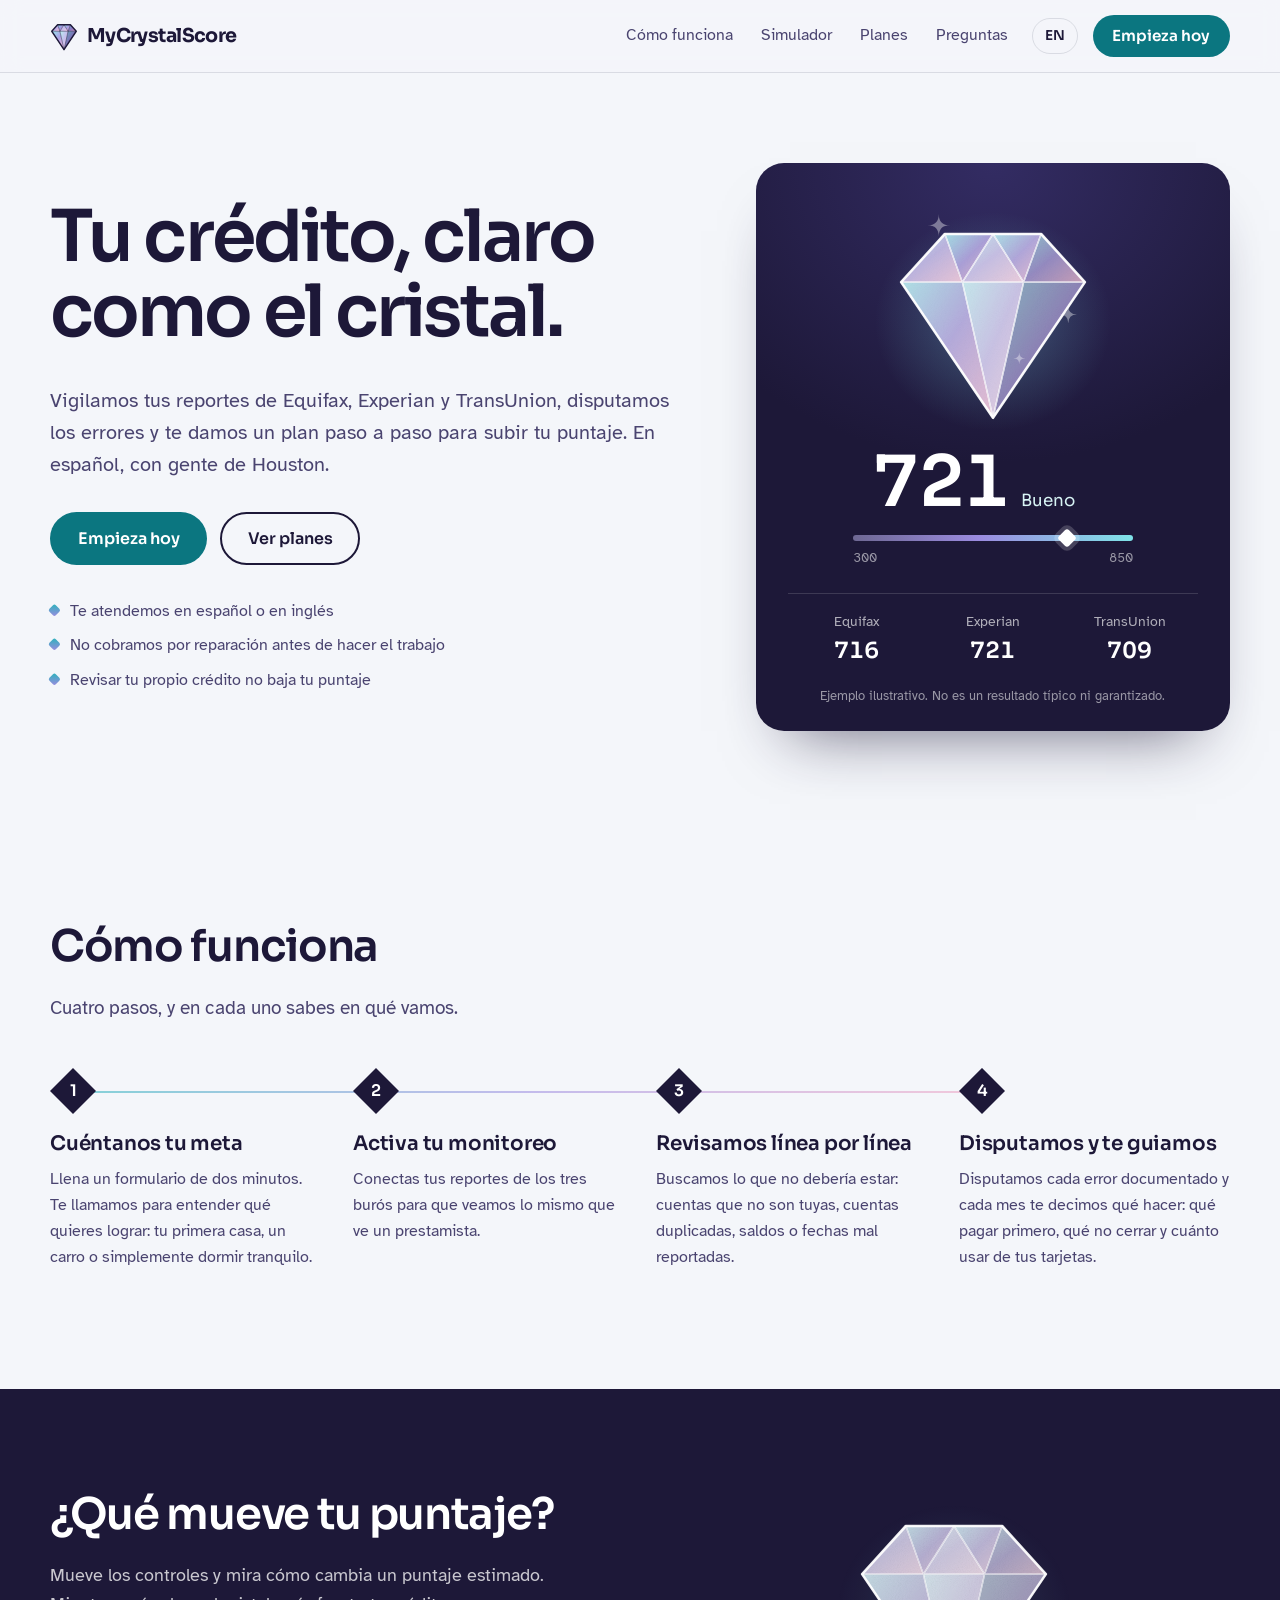
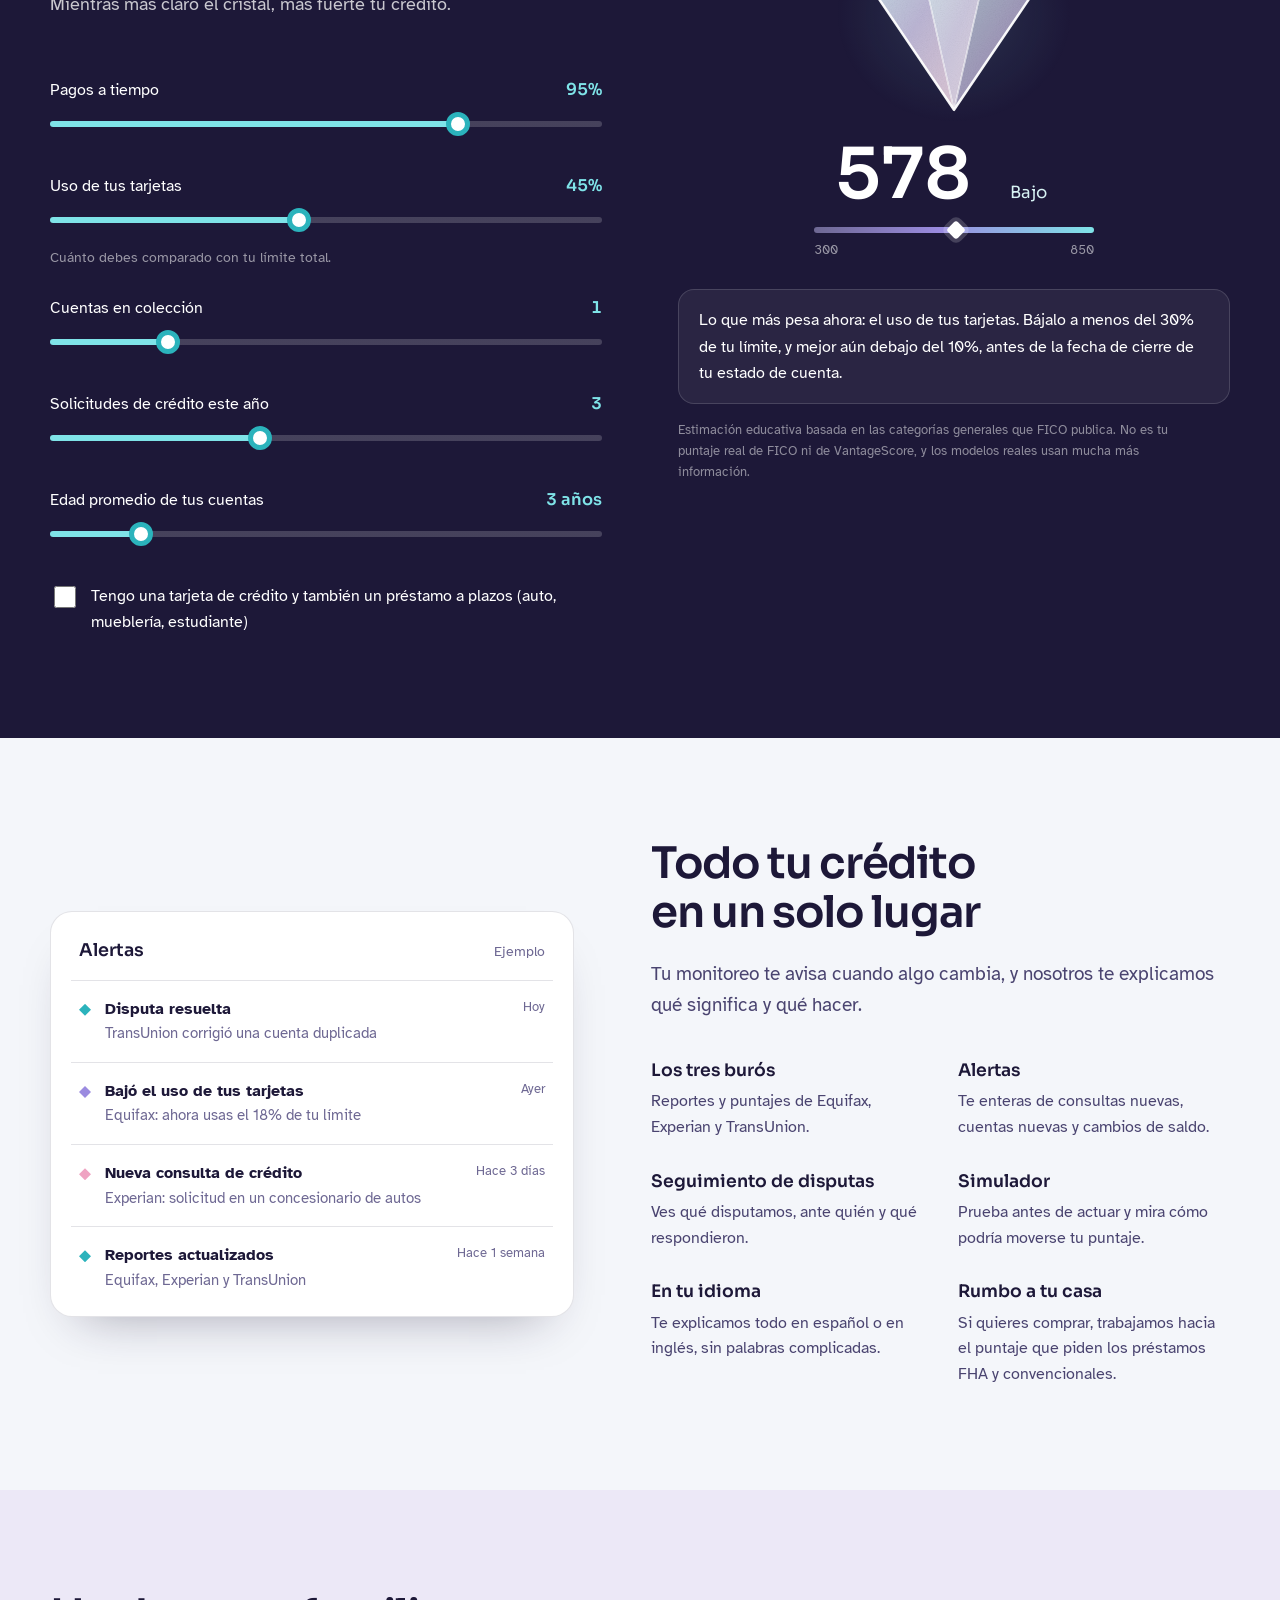
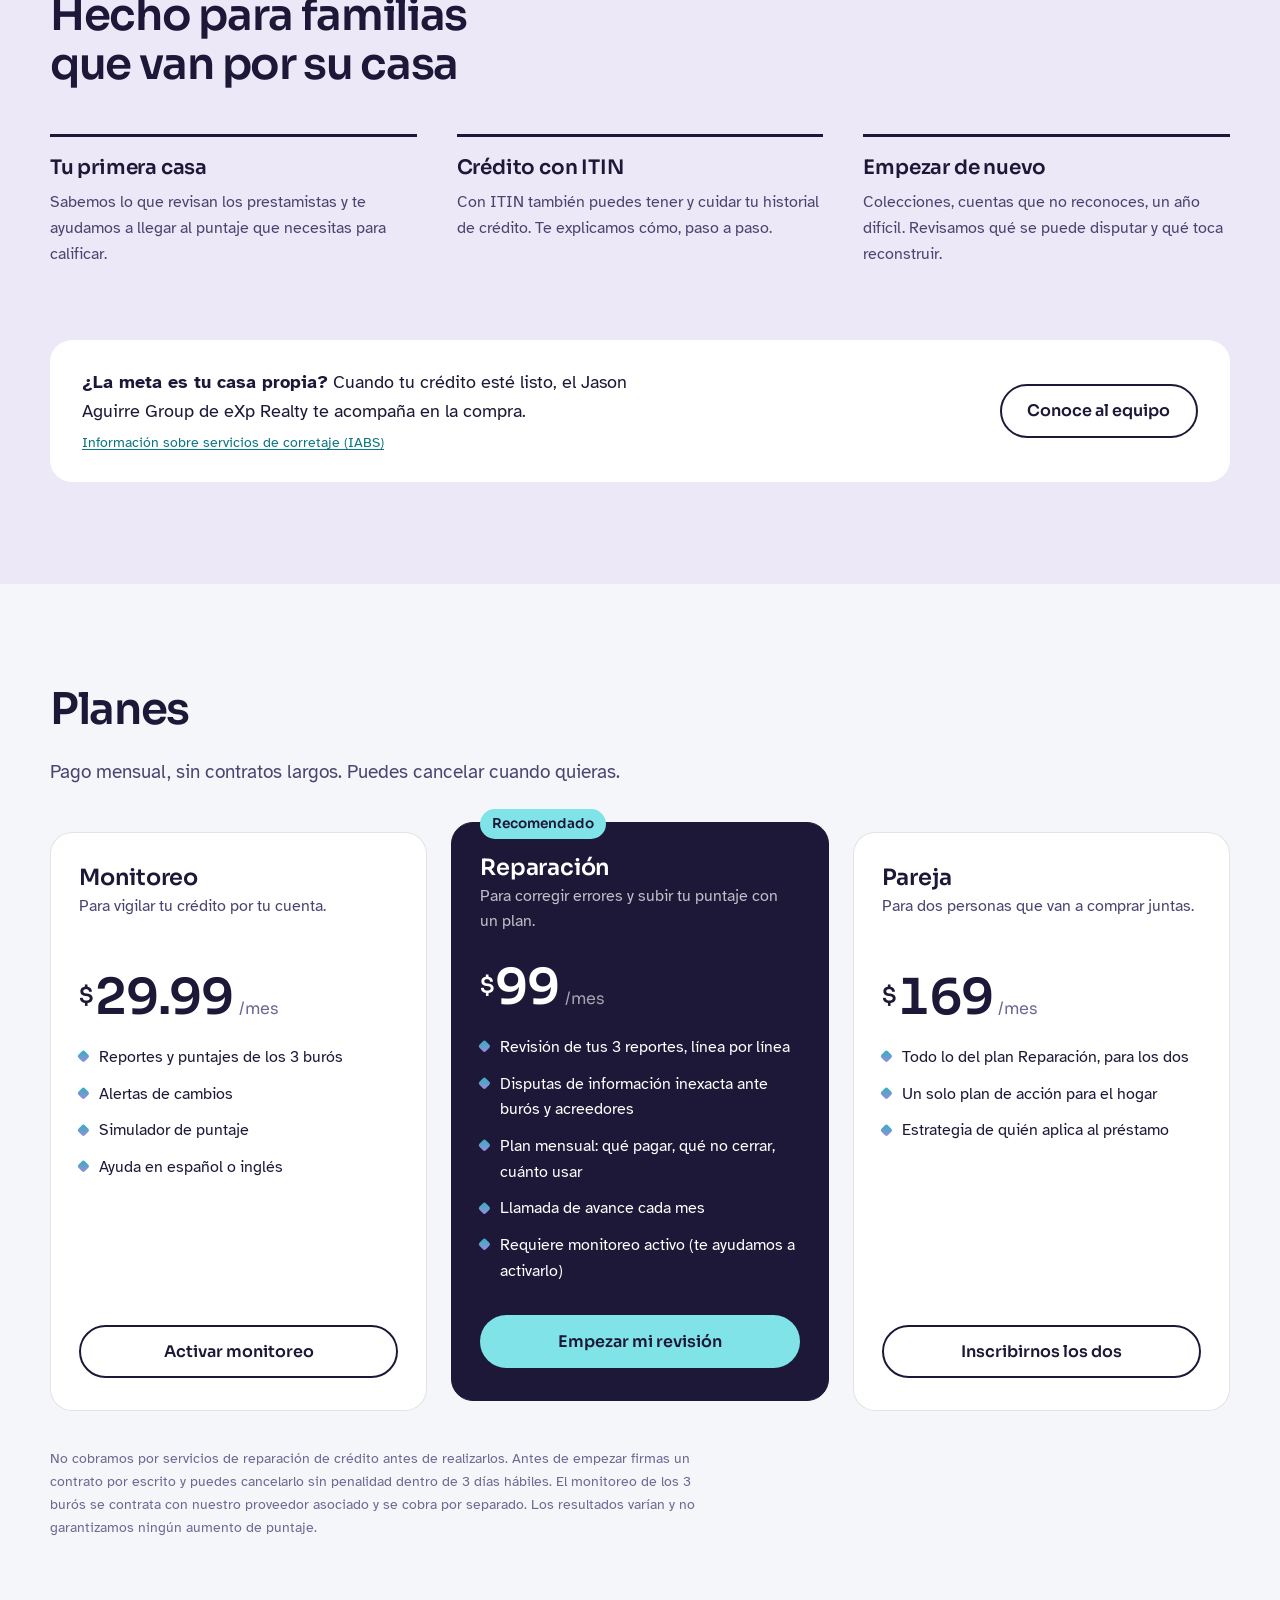
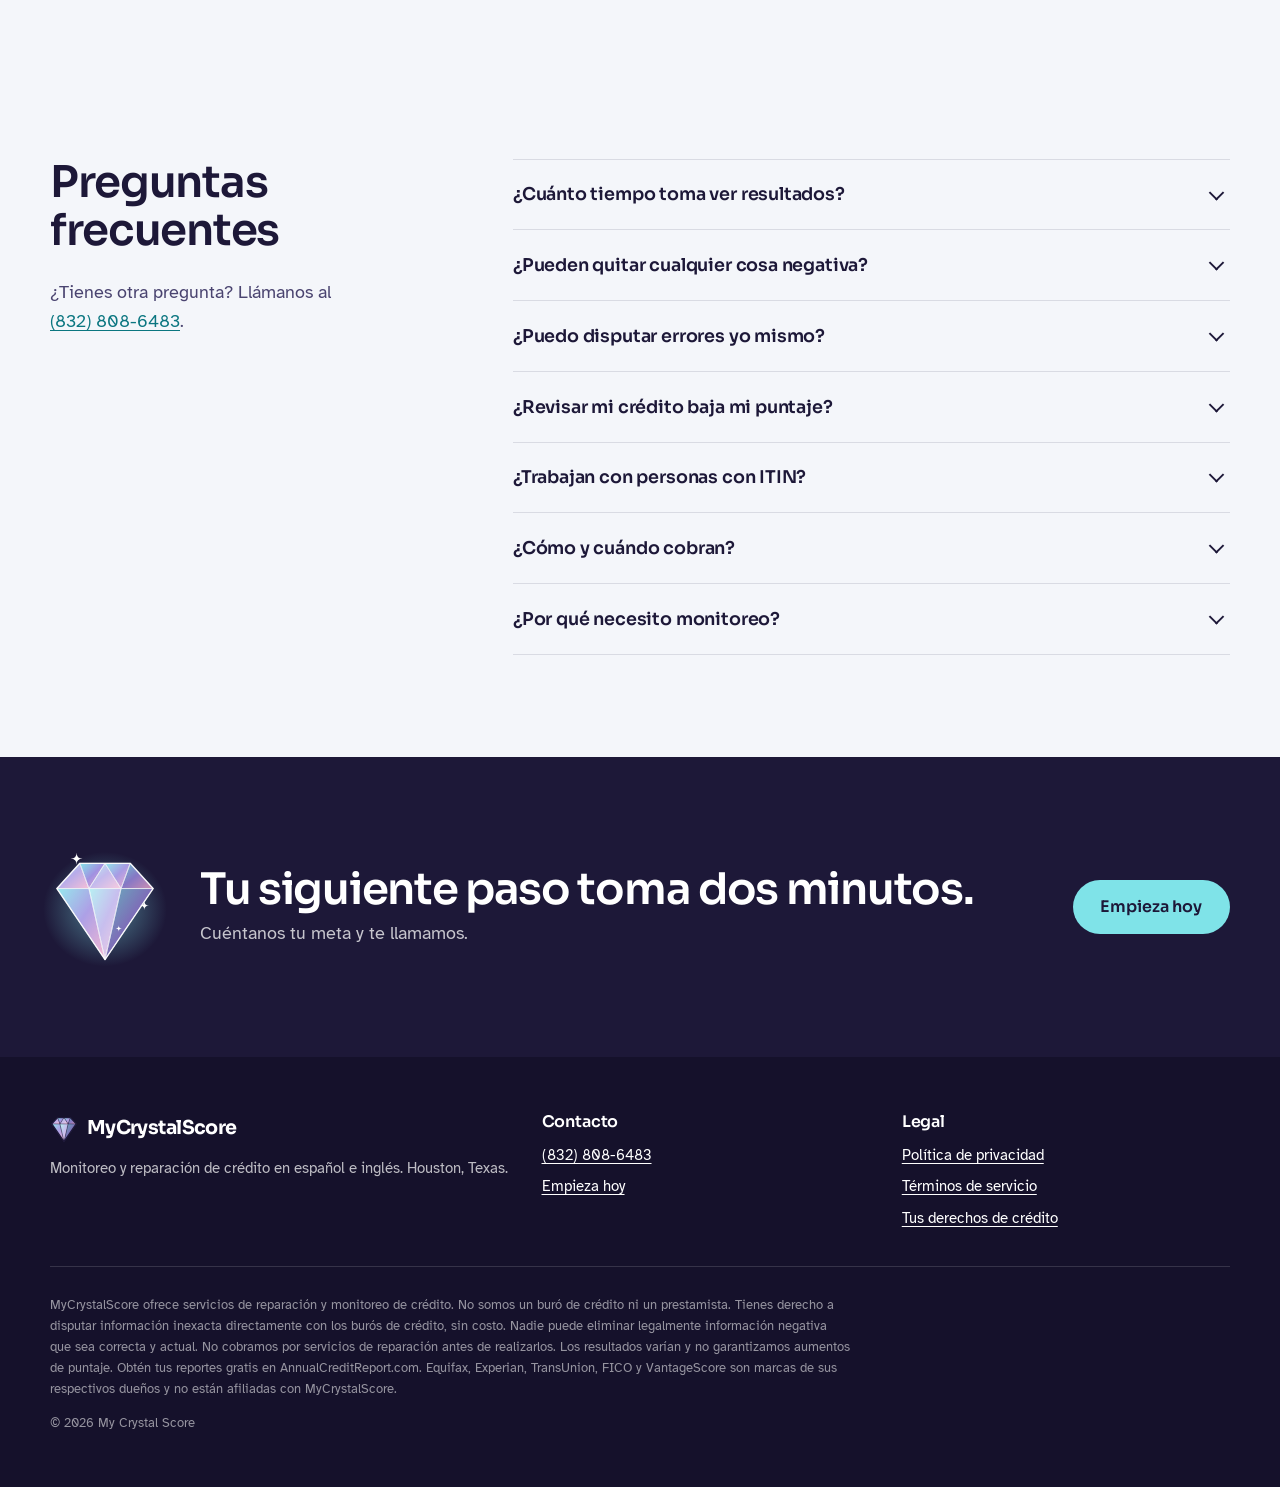
==== index.html @ af72f428 "MyCrystalScore site: home, simulator, sign-up, legal" ====
<!doctype html>
<html lang="es" data-lang="es">
<head>
  <meta charset="utf-8">
  <meta name="viewport" content="width=device-width, initial-scale=1">
  <title>MyCrystalScore | Monitoreo y reparación de crédito en español</title>
  <meta name="mcs-title-es" content="MyCrystalScore | Monitoreo y reparación de crédito en español">
  <meta name="mcs-title-en" content="MyCrystalScore | Credit monitoring and credit repair">
  <meta name="description" content="Monitoreo de Equifax, Experian y TransUnion, disputas de errores y un plan paso a paso para subir tu puntaje. En español e inglés, desde Houston, Texas.">
  <meta property="og:title" content="MyCrystalScore | Tu crédito, claro como el cristal">
  <meta property="og:description" content="Monitoreo de los 3 burós, disputas de errores y un plan paso a paso para subir tu puntaje.">
  <meta property="og:type" content="website">
  <meta name="theme-color" content="#1D1838">
  <link rel="icon" href="assets/img/favicon.svg" type="image/svg+xml">
  <link rel="preconnect" href="https://fonts.googleapis.com">
  <link rel="preconnect" href="https://fonts.gstatic.com" crossorigin>
  <link href="https://fonts.googleapis.com/css2?family=Atkinson+Hyperlegible:ital,wght@0,400;0,700;1,400&family=Sora:wght@400;600;700&display=swap" rel="stylesheet">
  <link rel="stylesheet" href="assets/css/styles.css">
  <script src="assets/js/config.js"></script>
  <script>
    (function () {
      try {
        var p = new URLSearchParams(location.search).get('lang');
        var l = p || localStorage.getItem('mcs-lang') || (window.MCS_CONFIG && MCS_CONFIG.defaultLang) || 'es';
        if (p) localStorage.setItem('mcs-lang', p);
        l = l === 'en' ? 'en' : 'es';
        document.documentElement.setAttribute('data-lang', l);
        document.documentElement.lang = l;
      } catch (e) {}
    })();
  </script>
</head>
<body>
  <a class="skip" href="#main"><span lang="es">Saltar al contenido</span><span lang="en">Skip to content</span></a>

  <header class="site-header">
    <div class="wrap header-inner">
      <a class="brand" href="index.html">
        <img src="assets/img/logo.svg" alt="" width="28" height="32">
        <span>MyCrystalScore</span>
      </a>
      <nav class="nav" id="nav" data-aria-es="Navegación principal" data-aria-en="Main navigation">
        <a href="#como-funciona"><span lang="es">Cómo funciona</span><span lang="en">How it works</span></a>
        <a href="#simulador"><span lang="es">Simulador</span><span lang="en">Simulator</span></a>
        <a href="#planes"><span lang="es">Planes</span><span lang="en">Plans</span></a>
        <a href="#preguntas"><span lang="es">Preguntas</span><span lang="en">FAQ</span></a>
        <a class="nav-login" href="#" data-portal hidden><span lang="es">Entrar a mi cuenta</span><span lang="en">Log in to my account</span></a>
        <a class="nav-cta" href="signup.html"><span lang="es">Empieza hoy</span><span lang="en">Get started</span></a>
      </nav>
      <div class="header-actions">
        <button class="lang-toggle" type="button" data-lang-toggle data-aria-es="Ver el sitio en inglés" data-aria-en="Ver el sitio en español">
          <span lang="es">EN</span><span lang="en">ES</span>
        </button>
        <a class="link-login" href="#" data-portal hidden><span lang="es">Entrar</span><span lang="en">Log in</span></a>
        <a class="btn btn-primary btn-sm" href="signup.html"><span lang="es">Empieza hoy</span><span lang="en">Get started</span></a>
        <button class="menu-btn" type="button" aria-controls="nav" aria-expanded="false" data-aria-es="Abrir menú" data-aria-en="Open menu"><span></span></button>
      </div>
    </div>
  </header>

  <main id="main">

    <!-- ============ Hero ============ -->
    <section class="hero">
      <div class="wrap hero-grid">
        <div class="hero-copy">
          <h1>
            <span lang="es">Tu crédito, claro como el cristal.</span>
            <span lang="en">Your credit, crystal clear.</span>
          </h1>
          <p class="lede">
            <span lang="es">Vigilamos tus reportes de Equifax, Experian y TransUnion, disputamos los errores y te damos un plan paso a paso para subir tu puntaje. En español, con gente de Houston.</span>
            <span lang="en">We watch your Equifax, Experian, and TransUnion reports, dispute the errors, and give you a step-by-step plan to raise your score. In English or Spanish, with people from Houston.</span>
          </p>
          <div class="cta-row">
            <a class="btn btn-primary" href="signup.html"><span lang="es">Empieza hoy</span><span lang="en">Get started</span></a>
            <a class="btn btn-ghost" href="#planes"><span lang="es">Ver planes</span><span lang="en">See plans</span></a>
          </div>
          <ul class="assurances">
            <li><span lang="es">Te atendemos en español o en inglés</span><span lang="en">Help in English or Spanish</span></li>
            <li><span lang="es">No cobramos por reparación antes de hacer el trabajo</span><span lang="en">No charge for credit repair before the work is done</span></li>
            <li><span lang="es">Revisar tu propio crédito no baja tu puntaje</span><span lang="en">Checking your own credit doesn't lower your score</span></li>
          </ul>
        </div>

        <figure class="jewel">
          <div class="gem" data-gem="hero"></div>
          <div class="score-readout" aria-live="off">
            <span class="score-num" data-score-out="hero">548</span>
            <span class="score-band" data-band-out="hero">Bajo</span>
          </div>
          <div class="meter" data-meter="hero"><i></i></div>
          <div class="meter-scale"><span>300</span><span>850</span></div>
          <div class="bureaus">
            <div><span>Equifax</span><b data-bureau="0">538</b></div>
            <div><span>Experian</span><b data-bureau="1">548</b></div>
            <div><span>TransUnion</span><b data-bureau="2">531</b></div>
          </div>
          <figcaption>
            <span lang="es">Ejemplo ilustrativo. No es un resultado típico ni garantizado.</span>
            <span lang="en">Illustrative example. Not a typical or guaranteed result.</span>
          </figcaption>
        </figure>
      </div>
    </section>

    <!-- ============ How it works ============ -->
    <section class="section" id="como-funciona">
      <div class="wrap">
        <div class="section-head">
          <h2><span lang="es">Cómo funciona</span><span lang="en">How it works</span></h2>
          <p class="section-lede">
            <span lang="es">Cuatro pasos, y en cada uno sabes en qué vamos.</span>
            <span lang="en">Four steps, and you always know where things stand.</span>
          </p>
        </div>
        <ol class="step-list">
          <li>
            <h3><span lang="es">Cuéntanos tu meta</span><span lang="en">Tell us your goal</span></h3>
            <p>
              <span lang="es">Llena un formulario de dos minutos. Te llamamos para entender qué quieres lograr: tu primera casa, un carro o simplemente dormir tranquilo.</span>
              <span lang="en">Fill out a two-minute form. We call you to understand what you want: your first home, a car, or just peace of mind.</span>
            </p>
          </li>
          <li>
            <h3><span lang="es">Activa tu monitoreo</span><span lang="en">Turn on monitoring</span></h3>
            <p>
              <span lang="es">Conectas tus reportes de los tres burós para que veamos lo mismo que ve un prestamista.</span>
              <span lang="en">You connect your reports from all three bureaus so we see the same thing a lender sees.</span>
            </p>
          </li>
          <li>
            <h3><span lang="es">Revisamos línea por línea</span><span lang="en">We review every line</span></h3>
            <p>
              <span lang="es">Buscamos lo que no debería estar: cuentas que no son tuyas, cuentas duplicadas, saldos o fechas mal reportadas.</span>
              <span lang="en">We look for what shouldn't be there: accounts that aren't yours, duplicates, and wrong balances or dates.</span>
            </p>
          </li>
          <li>
            <h3><span lang="es">Disputamos y te guiamos</span><span lang="en">We dispute and guide you</span></h3>
            <p>
              <span lang="es">Disputamos cada error documentado y cada mes te decimos qué hacer: qué pagar primero, qué no cerrar y cuánto usar de tus tarjetas.</span>
              <span lang="en">We dispute each documented error, and every month we tell you what to do: what to pay first, what not to close, and how much of your cards to use.</span>
            </p>
          </li>
        </ol>
      </div>
    </section>

    <!-- ============ Score simulator ============ -->
    <section class="section sim" id="simulador">
      <div class="wrap sim-grid">
        <div class="sim-intro">
          <h2><span lang="es">¿Qué mueve tu puntaje?</span><span lang="en">What moves your score?</span></h2>
          <p>
            <span lang="es">Mueve los controles y mira cómo cambia un puntaje estimado. Mientras más claro el cristal, más fuerte tu crédito.</span>
            <span lang="en">Move the controls and watch an estimated score change. The clearer the crystal, the stronger your credit.</span>
          </p>
        </div>

        <form class="sim-controls" data-sim>
          <div class="ctl">
            <label for="s-pay"><span><span lang="es">Pagos a tiempo</span><span lang="en">On-time payments</span></span><output id="o-pay" for="s-pay">95%</output></label>
            <input type="range" id="s-pay" min="80" max="100" step="1" value="95">
          </div>
          <div class="ctl">
            <label for="s-util"><span><span lang="es">Uso de tus tarjetas</span><span lang="en">Credit card use</span></span><output id="o-util" for="s-util">45%</output></label>
            <input type="range" id="s-util" min="0" max="100" step="5" value="45" aria-describedby="h-util">
            <p class="ctl-hint" id="h-util"><span lang="es">Cuánto debes comparado con tu límite total.</span><span lang="en">How much you owe compared to your total limit.</span></p>
          </div>
          <div class="ctl">
            <label for="s-col"><span><span lang="es">Cuentas en colección</span><span lang="en">Accounts in collections</span></span><output id="o-col" for="s-col">1</output></label>
            <input type="range" id="s-col" min="0" max="5" step="1" value="1">
          </div>
          <div class="ctl">
            <label for="s-inq"><span><span lang="es">Solicitudes de crédito este año</span><span lang="en">Credit applications this year</span></span><output id="o-inq" for="s-inq">3</output></label>
            <input type="range" id="s-inq" min="0" max="8" step="1" value="3">
          </div>
          <div class="ctl">
            <label for="s-age"><span><span lang="es">Edad promedio de tus cuentas</span><span lang="en">Average age of your accounts</span></span><output id="o-age" for="s-age">3 años</output></label>
            <input type="range" id="s-age" min="0" max="20" step="1" value="3">
          </div>
          <label class="ctl-check" for="s-mix">
            <input type="checkbox" id="s-mix">
            <span>
              <span lang="es">Tengo una tarjeta de crédito y también un préstamo a plazos (auto, mueblería, estudiante)</span>
              <span lang="en">I have a credit card and also an installment loan (auto, furniture, student)</span>
            </span>
          </label>
        </form>

        <div class="sim-aside">
          <div class="sim-result">
            <div class="gem" data-gem="sim"></div>
            <div>
              <div class="score-readout" aria-live="polite">
                <span class="score-num" data-score-out="sim">579</span>
                <span class="score-band" data-band-out="sim">Regular</span>
              </div>
              <div class="meter" data-meter="sim"><i></i></div>
              <div class="meter-scale"><span>300</span><span>850</span></div>
            </div>
          </div>
          <div class="sim-notes">
            <p class="sim-tip" data-sim-tip aria-live="polite"></p>
            <p class="fine">
              <span lang="es">Estimación educativa basada en las categorías generales que FICO publica. No es tu puntaje real de FICO ni de VantageScore, y los modelos reales usan mucha más información.</span>
              <span lang="en">Educational estimate based on the general categories FICO publishes. It is not your actual FICO or VantageScore score, and real models use much more information.</span>
            </p>
          </div>
        </div>
      </div>
    </section>

    <!-- ============ What you see inside ============ -->
    <section class="section">
      <div class="wrap inside-grid">
        <div class="alerts-mock" aria-hidden="true">
          <div class="mock-head">
            <strong><span lang="es">Alertas</span><span lang="en">Alerts</span></strong>
            <small><span lang="es">Ejemplo</span><span lang="en">Example</span></small>
          </div>
          <div class="alert">
            <span class="dot"></span>
            <div>
              <strong><span lang="es">Disputa resuelta</span><span lang="en">Dispute resolved</span></strong>
              <span class="alert-sub"><span lang="es">TransUnion corrigió una cuenta duplicada</span><span lang="en">TransUnion corrected a duplicate account</span></span>
            </div>
            <time><span lang="es">Hoy</span><span lang="en">Today</span></time>
          </div>
          <div class="alert">
            <span class="dot lilac"></span>
            <div>
              <strong><span lang="es">Bajó el uso de tus tarjetas</span><span lang="en">Your card use went down</span></strong>
              <span class="alert-sub"><span lang="es">Equifax: ahora usas el 18% de tu límite</span><span lang="en">Equifax: you now use 18% of your limit</span></span>
            </div>
            <time><span lang="es">Ayer</span><span lang="en">Yesterday</span></time>
          </div>
          <div class="alert">
            <span class="dot rose"></span>
            <div>
              <strong><span lang="es">Nueva consulta de crédito</span><span lang="en">New credit inquiry</span></strong>
              <span class="alert-sub"><span lang="es">Experian: solicitud en un concesionario de autos</span><span lang="en">Experian: application at a car dealership</span></span>
            </div>
            <time><span lang="es">Hace 3 días</span><span lang="en">3 days ago</span></time>
          </div>
          <div class="alert">
            <span class="dot"></span>
            <div>
              <strong><span lang="es">Reportes actualizados</span><span lang="en">Reports updated</span></strong>
              <span class="alert-sub"><span lang="es">Equifax, Experian y TransUnion</span><span lang="en">Equifax, Experian, and TransUnion</span></span>
            </div>
            <time><span lang="es">Hace 1 semana</span><span lang="en">1 week ago</span></time>
          </div>
        </div>

        <div class="inside-copy">
          <h2><span lang="es">Todo tu crédito en un solo lugar</span><span lang="en">Your whole credit picture in one place</span></h2>
          <p class="section-lede">
            <span lang="es">Tu monitoreo te avisa cuando algo cambia, y nosotros te explicamos qué significa y qué hacer.</span>
            <span lang="en">Your monitoring tells you when something changes, and we explain what it means and what to do.</span>
          </p>
          <dl class="feature-list">
            <div>
              <dt><span lang="es">Los tres burós</span><span lang="en">All three bureaus</span></dt>
              <dd><span lang="es">Reportes y puntajes de Equifax, Experian y TransUnion.</span><span lang="en">Reports and scores from Equifax, Experian, and TransUnion.</span></dd>
            </div>
            <div>
              <dt><span lang="es">Alertas</span><span lang="en">Alerts</span></dt>
              <dd><span lang="es">Te enteras de consultas nuevas, cuentas nuevas y cambios de saldo.</span><span lang="en">Find out about new inquiries, new accounts, and balance changes.</span></dd>
            </div>
            <div>
              <dt><span lang="es">Seguimiento de disputas</span><span lang="en">Dispute tracking</span></dt>
              <dd><span lang="es">Ves qué disputamos, ante quién y qué respondieron.</span><span lang="en">See what we disputed, with whom, and how they responded.</span></dd>
            </div>
            <div>
              <dt><span lang="es">Simulador</span><span lang="en">Simulator</span></dt>
              <dd><span lang="es">Prueba antes de actuar y mira cómo podría moverse tu puntaje.</span><span lang="en">Try before you act and see how your score could move.</span></dd>
            </div>
            <div>
              <dt><span lang="es">En tu idioma</span><span lang="en">In your language</span></dt>
              <dd><span lang="es">Te explicamos todo en español o en inglés, sin palabras complicadas.</span><span lang="en">We explain everything in English or Spanish, without the jargon.</span></dd>
            </div>
            <div>
              <dt><span lang="es">Rumbo a tu casa</span><span lang="en">On the way home</span></dt>
              <dd><span lang="es">Si quieres comprar, trabajamos hacia el puntaje que piden los préstamos FHA y convencionales.</span><span lang="en">If you want to buy, we work toward the score FHA and conventional loans ask for.</span></dd>
            </div>
          </dl>
        </div>
      </div>
    </section>

    <!-- ============ Who it's for ============ -->
    <section class="section audience">
      <div class="wrap">
        <div class="section-head">
          <h2><span lang="es">Hecho para familias que van por su casa</span><span lang="en">Built for families working toward a home</span></h2>
        </div>
        <div class="aud-grid">
          <article>
            <h3><span lang="es">Tu primera casa</span><span lang="en">Your first home</span></h3>
            <p>
              <span lang="es">Sabemos lo que revisan los prestamistas y te ayudamos a llegar al puntaje que necesitas para calificar.</span>
              <span lang="en">We know what lenders look at, and we help you reach the score you need to qualify.</span>
            </p>
          </article>
          <article>
            <h3><span lang="es">Crédito con ITIN</span><span lang="en">Credit with an ITIN</span></h3>
            <p>
              <span lang="es">Con ITIN también puedes tener y cuidar tu historial de crédito. Te explicamos cómo, paso a paso.</span>
              <span lang="en">With an ITIN you can build and protect a credit history too. We show you how, step by step.</span>
            </p>
          </article>
          <article>
            <h3><span lang="es">Empezar de nuevo</span><span lang="en">Starting over</span></h3>
            <p>
              <span lang="es">Colecciones, cuentas que no reconoces, un año difícil. Revisamos qué se puede disputar y qué toca reconstruir.</span>
              <span lang="en">Collections, accounts you don't recognize, a hard year. We sort out what can be disputed and what needs rebuilding.</span>
            </p>
          </article>
        </div>

        <!-- Real estate band — controlled by realEstateUrl in config.js -->
        <aside class="home-bridge" data-realestate hidden>
          <p>
            <strong><span lang="es">¿La meta es tu casa propia?</span><span lang="en">Is your goal owning a home?</span></strong>
            <span lang="es">Cuando tu crédito esté listo, el Jason Aguirre Group de eXp Realty te acompaña en la compra.</span>
            <span lang="en">When your credit is ready, the Jason Aguirre Group at eXp Realty can guide you through the purchase.</span>
            <a class="small-link" href="https://jasonaguirregroup.company/iabs.html" target="_blank" rel="noopener"><span lang="es">Información sobre servicios de corretaje (IABS)</span><span lang="en">Information About Brokerage Services (IABS)</span></a>
          </p>
          <a class="btn btn-ghost" data-realestate-link href="#" target="_blank" rel="noopener"><span lang="es">Conoce al equipo</span><span lang="en">Meet the team</span></a>
        </aside>
      </div>
    </section>

    <!-- ============ Plans ============
         Prices come from config.js (prices: monitoring / repair / couple). -->
    <section class="section" id="planes">
      <div class="wrap">
        <div class="section-head">
          <h2><span lang="es">Planes</span><span lang="en">Plans</span></h2>
          <p class="section-lede">
            <span lang="es">Pago mensual, sin contratos largos. Puedes cancelar cuando quieras.</span>
            <span lang="en">Monthly, with no long contracts. Cancel anytime.</span>
          </p>
        </div>
        <div class="plan-grid">
          <article class="plan">
            <h3><span lang="es">Monitoreo</span><span lang="en">Monitoring</span></h3>
            <p class="plan-for"><span lang="es">Para vigilar tu crédito por tu cuenta.</span><span lang="en">For keeping an eye on your credit yourself.</span></p>
            <p class="price"><span class="cur">$</span><span class="amt" data-price="monitoring">29.99</span><span class="per"><span lang="es">/mes</span><span lang="en">/mo</span></span></p>
            <ul>
              <li><span lang="es">Reportes y puntajes de los 3 burós</span><span lang="en">Reports and scores from all 3 bureaus</span></li>
              <li><span lang="es">Alertas de cambios</span><span lang="en">Change alerts</span></li>
              <li><span lang="es">Simulador de puntaje</span><span lang="en">Score simulator</span></li>
              <li><span lang="es">Ayuda en español o inglés</span><span lang="en">Help in English or Spanish</span></li>
            </ul>
            <a class="btn btn-ghost" data-plan-link="monitoring" href="signup.html?plan=monitoreo"><span lang="es">Activar monitoreo</span><span lang="en">Turn on monitoring</span></a>
          </article>

          <article class="plan plan-featured">
            <p class="plan-flag"><span lang="es">Recomendado</span><span lang="en">Recommended</span></p>
            <h3><span lang="es">Reparación</span><span lang="en">Credit repair</span></h3>
            <p class="plan-for"><span lang="es">Para corregir errores y subir tu puntaje con un plan.</span><span lang="en">For fixing errors and raising your score with a plan.</span></p>
            <p class="price"><span class="cur">$</span><span class="amt" data-price="repair">99</span><span class="per"><span lang="es">/mes</span><span lang="en">/mo</span></span></p>
            <ul>
              <li><span lang="es">Revisión de tus 3 reportes, línea por línea</span><span lang="en">Line-by-line review of your 3 reports</span></li>
              <li><span lang="es">Disputas de información inexacta ante burós y acreedores</span><span lang="en">Disputes of inaccurate information with bureaus and creditors</span></li>
              <li><span lang="es">Plan mensual: qué pagar, qué no cerrar, cuánto usar</span><span lang="en">Monthly plan: what to pay, what to keep open, how much to use</span></li>
              <li><span lang="es">Llamada de avance cada mes</span><span lang="en">Monthly progress call</span></li>
              <li><span lang="es">Requiere monitoreo activo (te ayudamos a activarlo)</span><span lang="en">Requires active monitoring (we help you set it up)</span></li>
            </ul>
            <a class="btn btn-crystal" href="signup.html?plan=reparacion"><span lang="es">Empezar mi revisión</span><span lang="en">Start my review</span></a>
          </article>

          <article class="plan">
            <h3><span lang="es">Pareja</span><span lang="en">Couples</span></h3>
            <p class="plan-for"><span lang="es">Para dos personas que van a comprar juntas.</span><span lang="en">For two people who plan to buy together.</span></p>
            <p class="price"><span class="cur">$</span><span class="amt" data-price="couple">169</span><span class="per"><span lang="es">/mes</span><span lang="en">/mo</span></span></p>
            <ul>
              <li><span lang="es">Todo lo del plan Reparación, para los dos</span><span lang="en">Everything in Credit repair, for both of you</span></li>
              <li><span lang="es">Un solo plan de acción para el hogar</span><span lang="en">One action plan for your household</span></li>
              <li><span lang="es">Estrategia de quién aplica al préstamo</span><span lang="en">Strategy for who applies for the loan</span></li>
            </ul>
            <a class="btn btn-ghost" href="signup.html?plan=pareja"><span lang="es">Inscribirnos los dos</span><span lang="en">Sign up together</span></a>
          </article>
        </div>
        <p class="plans-fine">
          <span lang="es">No cobramos por servicios de reparación de crédito antes de realizarlos. Antes de empezar firmas un contrato por escrito y puedes cancelarlo sin penalidad dentro de 3 días hábiles. El monitoreo de los 3 burós se contrata con nuestro proveedor asociado y se cobra por separado. Los resultados varían y no garantizamos ningún aumento de puntaje.</span>
          <span lang="en">We don't charge for credit repair services before they are performed. Before we start, you sign a written contract that you can cancel without penalty within 3 business days. Three-bureau monitoring is provided by our partner and billed separately. Results vary and we don't guarantee any score increase.</span>
        </p>
      </div>
    </section>

    <!-- ============ FAQ ============ -->
    <section class="section" id="preguntas">
      <div class="wrap faq-grid">
        <div class="faq-aside">
          <h2><span lang="es">Preguntas frecuentes</span><span lang="en">Questions</span></h2>
          <p data-contact>
            <span lang="es">¿Tienes otra pregunta? Llámanos al</span>
            <span lang="en">Have another question? Call us at</span>
            <a data-phone href="#"></a>.
          </p>
        </div>
        <div class="faq-list">
          <details>
            <summary><span lang="es">¿Cuánto tiempo toma ver resultados?</span><span lang="en">How long until I see results?</span></summary>
            <div class="answer">
              <p lang="es">Depende de tu reporte. Los burós normalmente tienen 30 días para investigar cada disputa, así que las primeras respuestas suelen llegar en uno o dos meses. Reconstruir un historial toma más tiempo, y te decimos con honestidad qué esperar.</p>
              <p lang="en">It depends on your report. The bureaus generally have 30 days to investigate each dispute, so first responses usually arrive within one or two months. Rebuilding a history takes longer, and we'll tell you honestly what to expect.</p>
            </div>
          </details>
          <details>
            <summary><span lang="es">¿Pueden quitar cualquier cosa negativa?</span><span lang="en">Can you remove anything negative?</span></summary>
            <div class="answer">
              <p lang="es">No, y desconfía de quien te lo prometa. La ley permite disputar información inexacta, incompleta o que no se puede verificar. La información negativa correcta puede quedarse hasta 7 años, y algunas bancarrotas hasta 10. Lo que sí hacemos: encontrar los errores, disputarlos bien y ayudarte a construir historial positivo.</p>
              <p lang="en">No, and be wary of anyone who promises that. The law lets you dispute information that is inaccurate, incomplete, or can't be verified. Accurate negative information can stay up to 7 years, and some bankruptcies up to 10. What we do: find the errors, dispute them properly, and help you build positive history.</p>
            </div>
          </details>
          <details>
            <summary><span lang="es">¿Puedo disputar errores yo mismo?</span><span lang="en">Can I dispute errors myself?</span></summary>
            <div class="answer">
              <p lang="es">Sí, y es gratis. Puedes disputar directamente con cada buró. Muchas personas nos contratan por el tiempo que ahorran, la organización y la experiencia, no porque sea la única forma.</p>
              <p lang="en">Yes, and it's free. You can dispute directly with each bureau. Many people hire us for the time saved, the organization, and the experience, not because it's the only way.</p>
            </div>
          </details>
          <details>
            <summary><span lang="es">¿Revisar mi crédito baja mi puntaje?</span><span lang="en">Does checking my credit lower my score?</span></summary>
            <div class="answer">
              <p lang="es">No. Revisar tu propio crédito es una consulta suave y no afecta tu puntaje. Las consultas duras ocurren cuando solicitas un préstamo o una tarjeta. También puedes ver tus reportes gratis en <a href="https://www.annualcreditreport.com" target="_blank" rel="noopener">AnnualCreditReport.com</a>.</p>
              <p lang="en">No. Checking your own credit is a soft inquiry and doesn't affect your score. Hard inquiries happen when you apply for a loan or a card. You can also see your reports for free at <a href="https://www.annualcreditreport.com" target="_blank" rel="noopener">AnnualCreditReport.com</a>.</p>
            </div>
          </details>
          <details>
            <summary><span lang="es">¿Trabajan con personas con ITIN?</span><span lang="en">Do you work with ITIN holders?</span></summary>
            <div class="answer">
              <p lang="es">Sí. Con un ITIN puedes tener un historial de crédito con los burós. Te ayudamos a revisarlo y a construirlo con buenos hábitos.</p>
              <p lang="en">Yes. With an ITIN you can have a credit history with the bureaus. We help you review it and build it with good habits.</p>
            </div>
          </details>
          <details>
            <summary><span lang="es">¿Cómo y cuándo cobran?</span><span lang="en">How and when do you charge?</span></summary>
            <div class="answer">
              <p lang="es">No cobramos por servicios de reparación de crédito antes de realizarlos. Firmas un contrato por escrito que explica cada servicio, y puedes cancelarlo sin penalidad dentro de los 3 días hábiles después de firmar. El monitoreo se paga por separado con nuestro proveedor.</p>
              <p lang="en">We don't charge for credit repair services before they're performed. You sign a written contract that explains each service, and you can cancel it without penalty within 3 business days of signing. Monitoring is paid separately to our provider.</p>
            </div>
          </details>
          <details>
            <summary><span lang="es">¿Por qué necesito monitoreo?</span><span lang="en">Why do I need monitoring?</span></summary>
            <div class="answer">
              <p lang="es">Para trabajar tu crédito necesitamos ver tus reportes actuales de los tres burós y saber cuándo cambian. El monitoreo nos da eso a ti y a nosotros.</p>
              <p lang="en">To work on your credit we need your current reports from all three bureaus and to know when they change. Monitoring gives that to both of us.</p>
            </div>
          </details>
        </div>
      </div>
    </section>

    <!-- ============ Final call to action ============ -->
    <section class="final">
      <div class="wrap final-inner">
        <div class="gem" data-gem-static="1"></div>
        <div>
          <h2><span lang="es">Tu siguiente paso toma dos minutos.</span><span lang="en">Your next step takes two minutes.</span></h2>
          <p><span lang="es">Cuéntanos tu meta y te llamamos.</span><span lang="en">Tell us your goal and we'll call you.</span></p>
        </div>
        <a class="btn btn-crystal" href="signup.html"><span lang="es">Empieza hoy</span><span lang="en">Get started</span></a>
      </div>
    </section>
  </main>

  <footer class="site-footer">
    <div class="wrap">
      <div class="footer-top">
        <div>
          <a class="brand" href="index.html"><img src="assets/img/logo.svg" alt="" width="28" height="32"><span>MyCrystalScore</span></a>
          <p><span lang="es">Monitoreo y reparación de crédito en español e inglés. Houston, Texas.</span><span lang="en">Credit monitoring and credit repair in English and Spanish. Houston, Texas.</span></p>
        </div>
        <div>
          <h3><span lang="es">Contacto</span><span lang="en">Contact</span></h3>
          <ul>
            <li data-contact><a data-phone href="#"></a></li>
            <li data-contact><a data-email href="#"></a></li>
            <li><a href="signup.html"><span lang="es">Empieza hoy</span><span lang="en">Get started</span></a></li>
          </ul>
        </div>
        <div>
          <h3><span lang="es">Legal</span><span lang="en">Legal</span></h3>
          <ul>
            <li><a href="legal.html#privacidad"><span lang="es">Política de privacidad</span><span lang="en">Privacy policy</span></a></li>
            <li><a href="legal.html#terminos"><span lang="es">Términos de servicio</span><span lang="en">Terms of service</span></a></li>
            <li><a href="legal.html#avisos"><span lang="es">Tus derechos de crédito</span><span lang="en">Your credit rights</span></a></li>
          </ul>
        </div>
      </div>
      <div class="footer-legal">
        <p lang="es">MyCrystalScore ofrece servicios de reparación y monitoreo de crédito. No somos un buró de crédito ni un prestamista. Tienes derecho a disputar información inexacta directamente con los burós de crédito, sin costo. Nadie puede eliminar legalmente información negativa que sea correcta y actual. No cobramos por servicios de reparación antes de realizarlos. Los resultados varían y no garantizamos aumentos de puntaje. Obtén tus reportes gratis en AnnualCreditReport.com. Equifax, Experian, TransUnion, FICO y VantageScore son marcas de sus respectivos dueños y no están afiliadas con MyCrystalScore.</p>
        <p lang="en">MyCrystalScore provides credit repair and credit monitoring services. We are not a credit bureau or a lender. You have the right to dispute inaccurate information directly with the credit bureaus at no cost. No one can legally remove accurate and timely negative information. We don't charge for credit repair services before they are performed. Results vary and we don't guarantee score increases. Get your free reports at AnnualCreditReport.com. Equifax, Experian, TransUnion, FICO, and VantageScore are trademarks of their respective owners and are not affiliated with MyCrystalScore.</p>
        <p data-cso hidden>
          <span lang="es">Organización de Servicios de Crédito registrada en Texas, núm.</span>
          <span lang="en">Registered Texas Credit Services Organization No.</span>
          <span data-cso-num></span>
        </p>
        <p>© <span data-year>2026</span> <span data-legal-name>My Crystal Score</span></p>
      </div>
    </div>
  </footer>

  <script src="assets/js/main.js"></script>
</body>
</html>
---- assets/css/styles.css ----
/* =====================================================================
   MyCrystalScore — styles
   Palette: amethyst ink + cool mist, with iridescent "crystal" facets
   Type: Sora (headings, numbers) + Atkinson Hyperlegible (reading)
   ===================================================================== */
:root {
  --ink: #1D1838;
  --ink-2: #4A4470;
  --ink-3: #6E6893;
  --ink-deep: #15112B;
  --mist: #F4F6FA;
  --quartz: #ECE8F7;
  --white: #FFFFFF;
  --aqua: #2BB3BC;
  --aqua-bright: #7FE3E8;
  --aqua-deep: #0B7680;
  --aqua-pale: #D7F3F4;
  --lilac: #9B8BE0;
  --rose: #EFA3C2;
  --cloud: #CFCADB;
  --error: #B3261E;
  --line: rgba(29, 24, 56, .12);
  --line-dark: rgba(255, 255, 255, .14);

  --font-display: "Sora", system-ui, -apple-system, "Segoe UI", sans-serif;
  --font-body: "Atkinson Hyperlegible", system-ui, -apple-system, "Segoe UI", sans-serif;

  --wrap: 1180px;
  --header-h: 72px;
}

/* ---------- Base ---------- */
*, *::before, *::after { box-sizing: border-box; }
[hidden] { display: none !important; }
html { scroll-behavior: smooth; -webkit-text-size-adjust: 100%; scroll-padding-top: calc(var(--header-h) + 12px); }
body {
  margin: 0;
  background: var(--mist);
  color: var(--ink);
  font-family: var(--font-body);
  font-size: 1.125rem;
  line-height: 1.6;
  -webkit-font-smoothing: antialiased;
}
img, svg { max-width: 100%; display: block; }
h1, h2, h3 {
  font-family: var(--font-display);
  font-weight: 600;
  line-height: 1.12;
  letter-spacing: -.02em;
  margin: 0 0 .5em;
  text-wrap: balance;
}
h1 { font-size: clamp(2.6rem, 5.6vw, 4.5rem); letter-spacing: -.04em; line-height: 1.04; }
h2 { font-size: clamp(1.9rem, 3.4vw, 2.75rem); letter-spacing: -.03em; }
h3 { font-size: 1.25rem; letter-spacing: -.01em; }
p { margin: 0 0 1em; max-width: 62ch; }
a { color: var(--aqua-deep); text-underline-offset: .18em; }
a[data-phone] { white-space: nowrap; }
:focus-visible { outline: 3px solid var(--aqua); outline-offset: 3px; border-radius: 4px; }

/* Language switching: only the active language is shown */
html[data-lang="es"] body [lang="en"],
html[data-lang="en"] body [lang="es"] { display: none !important; }

.wrap { width: min(100% - 2.5rem, var(--wrap)); margin-inline: auto; }
.skip {
  position: absolute; left: 1rem; top: -100px; z-index: 100;
  background: var(--ink); color: #fff; padding: .6rem 1rem; border-radius: 8px;
}
.skip:focus { top: 1rem; }

/* ---------- Buttons ---------- */
.btn {
  white-space: nowrap;
  display: inline-flex; align-items: center; justify-content: center; gap: .5rem;
  font-family: var(--font-display); font-weight: 600; font-size: 1rem; line-height: 1.2;
  text-decoration: none; text-align: center;
  border-radius: 999px; padding: .95rem 1.6rem;
  border: 2px solid transparent; cursor: pointer;
  transition: background-color .15s ease, color .15s ease, border-color .15s ease;
}
.btn-primary { background: var(--aqua-deep); color: #fff; }
.btn-primary:hover { background: #085E66; }
.btn-ghost { background: transparent; color: var(--ink); border-color: var(--ink); }
.btn-ghost:hover { background: var(--ink); color: #fff; }
.btn-crystal { background: var(--aqua-bright); color: var(--ink); }
.btn-crystal:hover { background: #fff; }
.btn-light { background: #fff; color: var(--ink); }
.btn-light:hover { background: var(--aqua-pale); }
.btn-sm { padding: .6rem 1.1rem; font-size: .95rem; }
.btn[disabled] { opacity: .6; cursor: progress; }

/* ---------- Header ---------- */
.site-header {
  position: sticky; top: 0; z-index: 50;
  background: rgba(244, 246, 250, .9);
  -webkit-backdrop-filter: saturate(1.4) blur(10px);
  backdrop-filter: saturate(1.4) blur(10px);
  border-bottom: 1px solid var(--line);
}
.header-inner { display: flex; align-items: center; gap: 1.5rem; height: var(--header-h); }
.brand {
  display: flex; align-items: center; gap: .55rem; text-decoration: none; color: var(--ink);
  font-family: var(--font-display); font-weight: 700; font-size: 1.2rem; letter-spacing: -.03em;
}
.brand img { width: 28px; height: auto; }
.nav { display: flex; gap: 1.75rem; margin-left: auto; }
.nav a { color: var(--ink-2); text-decoration: none; font-size: 1rem; }
.nav a:hover { color: var(--ink); text-decoration: underline; }
.nav .nav-login, .nav .nav-cta { display: none; }
.nav a.nav-cta { color: var(--aqua-deep); font-weight: 700; border-bottom: 0; }
.header-actions { display: flex; align-items: center; gap: .9rem; }
.lang-toggle {
  background: none; border: 1.5px solid var(--line); border-radius: 999px;
  padding: .4rem .75rem; font: inherit; font-family: var(--font-display); font-size: .85rem; font-weight: 600;
  color: var(--ink); cursor: pointer;
}
.lang-toggle:hover { border-color: var(--ink); }
.link-login { color: var(--ink); text-decoration: none; font-size: 1rem; }
.link-login:hover { text-decoration: underline; }
.menu-btn {
  display: none; width: 44px; height: 44px; border-radius: 12px;
  border: 1.5px solid var(--line); background: none; cursor: pointer; place-items: center;
}
.menu-btn span, .menu-btn span::before, .menu-btn span::after {
  display: block; width: 18px; height: 2px; background: var(--ink); position: relative; content: "";
}
.menu-btn span::before { position: absolute; top: -6px; }
.menu-btn span::after { position: absolute; top: 6px; }

@media (max-width: 960px) {
  .nav {
    position: absolute; top: var(--header-h); left: 0; right: 0;
    flex-direction: column; gap: 0; display: none;
    background: var(--mist); border-bottom: 1px solid var(--line);
    padding: .25rem 1.25rem 1rem;
  }
  .nav.open { display: flex; }
  .nav a { padding: .9rem 0; border-bottom: 1px solid var(--line); font-size: 1.05rem; }
  .nav .nav-login:not([hidden]) { display: block; }
  .nav .nav-cta { display: block; }
  .link-login { display: none; }
  .header-actions { margin-left: auto; }
  .menu-btn { display: grid; }
}
@media (max-width: 520px) {
  .header-inner { gap: .75rem; }
  .header-actions { gap: .5rem; }
  .site-header .header-actions .btn-sm { display: none; }
}

/* ---------- Sections ---------- */
.section { padding: clamp(4rem, 8vw, 7rem) 0; }
.section-head { max-width: 42rem; margin-bottom: 2.75rem; }
.section-lede { color: var(--ink-2); font-size: 1.2rem; }

/* ---------- Hero ---------- */
.hero { padding: clamp(3rem, 7vw, 6rem) 0 clamp(3.5rem, 7vw, 6rem); }
.hero-grid {
  display: grid; grid-template-columns: 1.15fr .85fr;
  gap: clamp(2rem, 5vw, 4.5rem); align-items: center;
}
.hero h1 { max-width: 11ch; }
.lede { font-size: 1.25rem; color: var(--ink-2); max-width: 34em; }
.cta-row { display: flex; flex-wrap: wrap; gap: .8rem; margin: 1.9rem 0 2.1rem; }
.assurances { list-style: none; padding: 0; margin: 0; display: grid; gap: .55rem; color: var(--ink-2); font-size: 1rem; }
.assurances li, .plan li, .check-list li { display: flex; gap: .7rem; align-items: baseline; }
.assurances li::before, .plan li::before, .check-list li::before {
  content: ""; flex: none; width: .55rem; height: .55rem;
  transform: translateY(-.08rem) rotate(45deg);
  background: linear-gradient(135deg, var(--aqua), var(--lilac));
  border-radius: 2px;
}

/* The jewel box: dark card that holds the crystal score */
.jewel {
  margin: 0;
  background: radial-gradient(120% 85% at 50% 0%, #332C63 0%, var(--ink) 62%);
  color: #fff; border-radius: 28px;
  padding: 2.25rem 2rem 1.5rem;
  box-shadow: 0 34px 60px -34px rgba(29, 24, 56, .65);
}
.gem { width: min(210px, 62%); margin: 0 auto; aspect-ratio: 240 / 270; }
.gem svg { width: 100%; height: 100%; overflow: visible; }
.score-readout { display: flex; align-items: baseline; justify-content: center; gap: .8rem; margin-top: .75rem; }
.score-num {
  font-family: var(--font-display); font-weight: 600;
  font-size: clamp(3.2rem, 6vw, 4.4rem); letter-spacing: -.04em; line-height: 1;
  font-variant-numeric: tabular-nums;
}
.score-band { font-family: var(--font-display); font-size: 1.05rem; color: var(--aqua-pale); min-width: 5.5em; }
.meter {
  position: relative; height: 6px; border-radius: 6px; max-width: 280px; margin: 1.1rem auto 0;
  background: linear-gradient(90deg, #6E6893, var(--lilac) 45%, var(--aqua-bright));
}
.meter i {
  position: absolute; top: 50%; left: var(--pos, 50%);
  width: 14px; height: 14px; border-radius: 3px; background: #fff;
  transform: translate(-50%, -50%) rotate(45deg);
  box-shadow: 0 0 0 4px rgba(255, 255, 255, .18);
}
.meter-scale {
  display: flex; justify-content: space-between; max-width: 280px; margin: .45rem auto 0;
  font-size: .8rem; color: rgba(255, 255, 255, .55); font-variant-numeric: tabular-nums;
}
.bureaus {
  display: grid; grid-template-columns: repeat(3, 1fr);
  margin-top: 1.5rem; padding-top: 1.1rem; border-top: 1px solid var(--line-dark); text-align: center;
}
.bureaus span { display: block; font-size: .85rem; color: rgba(255, 255, 255, .65); }
.bureaus b { font-family: var(--font-display); font-size: 1.4rem; font-weight: 600; font-variant-numeric: tabular-nums; }
.jewel figcaption { font-size: .8rem; color: rgba(255, 255, 255, .55); text-align: center; margin: 1.1rem auto 0; max-width: 30em; }

@media (max-width: 900px) {
  .hero-grid { grid-template-columns: 1fr; }
  .hero h1 { max-width: 14ch; }
}

/* ---------- Steps (a real sequence, so it is numbered) ---------- */
.step-list {
  list-style: none; padding: 0; margin: 0; counter-reset: step;
  display: grid; grid-template-columns: repeat(4, 1fr); gap: 2rem; position: relative;
}
.step-list::before {
  content: ""; position: absolute; top: 23px; left: 23px; right: calc(25% - 1.5rem - 23px);
  height: 2px; background: linear-gradient(90deg, var(--aqua), var(--lilac), var(--rose)); opacity: .55;
}
.step-list li { counter-increment: step; position: relative; }
.step-list li::before {
  content: counter(step);
  display: grid; place-items: center; position: relative; z-index: 1;
  width: 46px; height: 46px; margin-bottom: 1.2rem;
  clip-path: polygon(50% 0, 100% 50%, 50% 100%, 0 50%);
  background: var(--ink); color: #fff;
  font-family: var(--font-display); font-weight: 600; font-size: 1rem;
}
.step-list p { color: var(--ink-2); font-size: 1.02rem; }
@media (max-width: 900px) {
  .step-list { grid-template-columns: 1fr 1fr; }
  .step-list::before { display: none; }
}
@media (max-width: 560px) { .step-list { grid-template-columns: 1fr; } }

/* ---------- Simulator ---------- */
.sim { background: var(--ink); color: #fff; }
.sim h2 { color: #fff; }
.sim p { color: rgba(255, 255, 255, .76); }
.sim-grid {
  display: grid; grid-template-columns: 1fr 1fr;
  grid-template-areas: "intro aside" "ctl aside";
  gap: 2.5rem clamp(2rem, 6vw, 6rem); align-items: start;
}
.sim-intro { grid-area: intro; }
.sim-controls { grid-area: ctl; display: grid; gap: 1.6rem; }
.sim-aside { grid-area: aside; position: sticky; top: calc(var(--header-h) + 24px); }
.sim-result { text-align: center; }
.ctl label, .ctl .ctl-label { display: flex; justify-content: space-between; gap: 1rem; font-size: 1.02rem; margin-bottom: .35rem; }
.ctl output { font-family: var(--font-display); font-weight: 600; font-variant-numeric: tabular-nums; color: var(--aqua-bright); white-space: nowrap; }
.ctl-hint { font-size: .88rem; color: rgba(255, 255, 255, .55) !important; margin: .2rem 0 0; }
.ctl-check { display: flex; gap: .75rem; align-items: flex-start; font-size: 1.02rem; cursor: pointer; }
.ctl-check input { width: 22px; height: 22px; margin-top: .15rem; accent-color: var(--aqua); flex: none; }

.sim input[type="range"] {
  -webkit-appearance: none; appearance: none;
  width: 100%; height: 30px; background: transparent; cursor: pointer; margin: 0;
}
.sim input[type="range"]::-webkit-slider-runnable-track {
  height: 6px; border-radius: 6px;
  background: linear-gradient(90deg, var(--aqua-bright) 0 var(--fill, 50%), rgba(255, 255, 255, .18) var(--fill, 50%) 100%);
}
.sim input[type="range"]::-moz-range-track {
  height: 6px; border-radius: 6px;
  background: linear-gradient(90deg, var(--aqua-bright) 0 var(--fill, 50%), rgba(255, 255, 255, .18) var(--fill, 50%) 100%);
}
.sim input[type="range"]::-webkit-slider-thumb {
  -webkit-appearance: none; appearance: none;
  width: 24px; height: 24px; margin-top: -9px; border-radius: 50%;
  background: #fff; border: 5px solid var(--aqua);
}
.sim input[type="range"]::-moz-range-thumb {
  width: 14px; height: 14px; border-radius: 50%;
  background: #fff; border: 5px solid var(--aqua);
}
.sim input[type="range"]:focus-visible { outline: 3px solid var(--aqua-bright); outline-offset: 4px; }

.sim-notes { margin-top: 1.75rem; }
.sim-tip {
  background: rgba(255, 255, 255, .06); border: 1px solid var(--line-dark); border-radius: 16px;
  padding: 1.1rem 1.25rem; color: #fff !important; font-size: 1.02rem; margin: 0 auto;
}
.sim .fine { font-size: .82rem; color: rgba(255, 255, 255, .5); margin: 1rem 0 0; }

@media (max-width: 900px) {
  .sim-grid { grid-template-columns: 1fr; grid-template-areas: "intro" "result" "ctl" "notes"; gap: 1.75rem; }
  .sim-aside { display: contents; }
  .sim-result {
    grid-area: result; position: sticky; top: var(--header-h); z-index: 5;
    background: var(--ink); padding: .75rem 0 1rem; border-bottom: 1px solid var(--line-dark);
    display: grid; grid-template-columns: 84px 1fr; align-items: center; gap: 1rem; text-align: left;
  }
  .sim-result .gem { width: 84px; }
  .sim-result .score-readout { justify-content: flex-start; margin: 0; }
  .sim-result .score-num { font-size: 2.6rem; }
  .sim-result .meter, .sim-result .meter-scale { margin-left: 0; }
  .sim-result .meter-scale { display: none; }
  .sim-notes { grid-area: notes; margin-top: 0; }
}

/* ---------- Inside the product ---------- */
.inside-grid { display: grid; grid-template-columns: .95fr 1.05fr; gap: clamp(2rem, 6vw, 5.5rem); align-items: center; }
.alerts-mock {
  background: #fff; border-radius: 22px; border: 1px solid var(--line);
  padding: 1.25rem 1.25rem .5rem;
  box-shadow: 0 26px 50px -30px rgba(29, 24, 56, .4);
}
.mock-head { display: flex; justify-content: space-between; align-items: baseline; padding: .25rem .5rem 1rem; }
.mock-head strong { font-family: var(--font-display); font-weight: 600; font-size: 1.1rem; }
.mock-head small { color: var(--ink-3); font-size: .85rem; }
.alert { display: grid; grid-template-columns: auto 1fr auto; gap: .9rem; align-items: start; padding: 1rem .5rem; border-top: 1px solid var(--line); }
.alert .dot { width: 12px; height: 12px; margin-top: .45rem; clip-path: polygon(50% 0, 100% 50%, 50% 100%, 0 50%); background: var(--aqua); }
.alert .dot.lilac { background: var(--lilac); }
.alert .dot.rose { background: var(--rose); }
.alert strong { display: block; font-size: 1rem; }
.alert .alert-sub { display: block; font-size: .92rem; color: var(--ink-3); }
.alert time { font-size: .82rem; color: var(--ink-3); white-space: nowrap; }
.feature-list { display: grid; grid-template-columns: 1fr 1fr; gap: 1.7rem 2.25rem; margin: 2.25rem 0 0; }
.feature-list dt { font-family: var(--font-display); font-weight: 600; font-size: 1.08rem; margin-bottom: .3rem; }
.feature-list dd { margin: 0; color: var(--ink-2); font-size: 1rem; }
@media (max-width: 900px) {
  .inside-grid { grid-template-columns: 1fr; }
  .alerts-mock { order: 2; }
}
@media (max-width: 560px) { .feature-list { grid-template-columns: 1fr; } }

/* ---------- Audience ---------- */
.audience { background: var(--quartz); }
.aud-grid { display: grid; grid-template-columns: repeat(3, 1fr); gap: 2.5rem; }
.aud-grid article { border-top: 3px solid var(--ink); padding-top: 1.25rem; }
.aud-grid p { color: var(--ink-2); font-size: 1.02rem; }
.home-bridge {
  margin-top: 3.5rem; display: flex; flex-wrap: wrap; gap: 1.25rem 2rem;
  align-items: center; justify-content: space-between;
  background: #fff; border-radius: 22px; padding: 1.75rem 2rem;
}
.home-bridge p { margin: 0; max-width: 46ch; }
.home-bridge .small-link { display: block; margin-top: .4rem; font-size: .85rem; }
@media (max-width: 900px) { .aud-grid { grid-template-columns: 1fr; gap: 2rem; } }

/* ---------- Plans ---------- */
.plan-grid { display: grid; grid-template-columns: repeat(3, 1fr); gap: 1.5rem; align-items: stretch; }
.plan {
  position: relative;
  background: #fff; border: 1px solid var(--line); border-radius: 22px;
  padding: 2rem 1.75rem; display: flex; flex-direction: column;
}
.plan h3 { font-size: 1.4rem; margin-bottom: .25rem; }
.plan-featured { background: var(--ink); color: #fff; border-color: var(--ink); transform: translateY(-10px); }
.plan-flag {
  position: absolute; top: -.85rem; left: 1.75rem; margin: 0;
  font-family: var(--font-display); font-size: .85rem; font-weight: 600;
  background: var(--aqua-bright); color: var(--ink); padding: .25rem .75rem; border-radius: 999px;
}
.plan-for { color: var(--ink-2); font-size: 1rem; min-height: 3.2em; }
.plan-featured .plan-for { color: rgba(255, 255, 255, .72); }
.price { font-family: var(--font-display); display: flex; align-items: baseline; margin: .75rem 0 1.4rem; }
.price .cur { font-size: 1.4rem; font-weight: 600; align-self: flex-start; margin-top: .35rem; }
.price .amt { font-size: 3.1rem; font-weight: 600; letter-spacing: -.04em; line-height: 1; font-variant-numeric: tabular-nums; }
.price .per { font-size: 1rem; color: var(--ink-3); margin-left: .35rem; }
.plan-featured .price .per { color: rgba(255, 255, 255, .6); }
.plan ul { list-style: none; padding: 0; margin: 0 0 1.9rem; display: grid; gap: .7rem; font-size: 1rem; }
.plan .btn { margin-top: auto; }
.plans-fine { font-size: .9rem; color: var(--ink-3); margin-top: 2.25rem; max-width: 75ch; }
@media (max-width: 900px) {
  .plan-grid { grid-template-columns: 1fr; max-width: 30rem; }
  .plan-featured { transform: none; order: -1; }
  .plan-for { min-height: 0; }
}

/* ---------- FAQ ---------- */
.faq-grid { display: grid; grid-template-columns: .7fr 1.3fr; gap: clamp(2rem, 6vw, 5rem); align-items: start; }
.faq-aside p { color: var(--ink-2); }
.faq-list details { border-bottom: 1px solid var(--line); }
.faq-list details:first-child { border-top: 1px solid var(--line); }
.faq-list summary {
  list-style: none; cursor: pointer; position: relative;
  padding: 1.3rem 2.75rem 1.3rem 0;
  font-family: var(--font-display); font-weight: 600; font-size: 1.1rem; letter-spacing: -.01em;
}
.faq-list summary::-webkit-details-marker { display: none; }
.faq-list summary::after {
  content: ""; position: absolute; right: .5rem; top: 50%;
  width: 11px; height: 11px; border-right: 2px solid var(--ink); border-bottom: 2px solid var(--ink);
  transform: translateY(-70%) rotate(45deg); transition: transform .2s ease;
}
.faq-list details[open] summary::after { transform: translateY(-25%) rotate(-135deg); }
.faq-list .answer { padding: 0 0 1.5rem; color: var(--ink-2); }
.faq-list .answer p:last-child { margin-bottom: 0; }
@media (max-width: 900px) { .faq-grid { grid-template-columns: 1fr; } }

/* ---------- Final call to action ---------- */
.final { background: var(--ink); color: #fff; padding: clamp(3.5rem, 7vw, 5.5rem) 0; }
.final-inner { display: grid; grid-template-columns: auto 1fr auto; gap: 2.5rem; align-items: center; }
.final .gem { width: 110px; }
.final h2 { color: #fff; margin-bottom: .3rem; }
.final p { color: rgba(255, 255, 255, .75); margin: 0; }
@media (max-width: 760px) {
  .final-inner { grid-template-columns: 1fr; gap: 1.5rem; }
  .final .gem { width: 80px; margin: 0; }
}

/* ---------- Footer ---------- */
.site-footer { background: var(--ink-deep); color: rgba(255, 255, 255, .72); padding: 3.5rem 0 2.5rem; font-size: .95rem; }
.site-footer a { color: #fff; }
.footer-top { display: grid; grid-template-columns: 1.4fr 1fr 1fr; gap: 2rem; padding-bottom: 2.25rem; border-bottom: 1px solid var(--line-dark); }
.footer-top .brand { color: #fff; margin-bottom: .75rem; }
.footer-top h3 { font-size: 1rem; color: #fff; margin-bottom: .75rem; }
.footer-top ul { list-style: none; padding: 0; margin: 0; display: grid; gap: .45rem; }
.footer-legal { padding-top: 1.75rem; font-size: .82rem; color: rgba(255, 255, 255, .55); }
.footer-legal p { max-width: 100ch; }
@media (max-width: 760px) { .footer-top { grid-template-columns: 1fr; } }

/* ---------- Sign-up page ---------- */
.page-head { padding: clamp(2.5rem, 5vw, 4rem) 0 1.5rem; }
.page-head h1 { font-size: clamp(2.2rem, 4.5vw, 3.4rem); }
.signup-grid { display: grid; grid-template-columns: 1.25fr .75fr; gap: clamp(2rem, 4vw, 3.5rem); align-items: start; padding-bottom: 5rem; }
.form-card { background: #fff; border-radius: 22px; border: 1px solid var(--line); padding: clamp(1.5rem, 4vw, 2.5rem); }
.field { display: grid; gap: .4rem; margin-bottom: 1.25rem; }
.field > label, .group-label { font-weight: 700; font-size: 1rem; }
.optional { font-weight: 400; color: var(--ink-3); }
.field input, .field select {
  font: inherit; font-size: 1.05rem; color: var(--ink); width: 100%;
  padding: .85rem 1rem; border: 1.5px solid var(--cloud); border-radius: 12px; background: #fff;
}
.field select {
  -webkit-appearance: none; appearance: none; padding-right: 2.5rem;
  background-image: linear-gradient(45deg, transparent 50%, var(--ink) 50%), linear-gradient(135deg, var(--ink) 50%, transparent 50%);
  background-position: calc(100% - 20px) 52%, calc(100% - 14px) 52%;
  background-size: 6px 6px; background-repeat: no-repeat;
}
.field input:focus, .field select:focus { border-color: var(--aqua-deep); outline: 3px solid rgba(43, 179, 188, .25); outline-offset: 0; }
.field.invalid input, .field.invalid select { border-color: var(--error); }
.field-error { color: var(--error); font-size: .9rem; margin: 0; }
.row-2 { display: grid; grid-template-columns: 1fr 1fr; gap: 1rem; }
fieldset.field { border: 0; padding: 0; margin: 0 0 1.25rem; min-width: 0; }
fieldset.field legend { padding: 0; margin-bottom: .55rem; }
.pills { display: flex; flex-wrap: wrap; gap: .6rem; }
.pills input { position: absolute; opacity: 0; width: 1px; height: 1px; }
.pills label {
  border: 1.5px solid var(--cloud); border-radius: 999px; padding: .65rem 1.05rem;
  cursor: pointer; font-size: 1rem; background: #fff;
}
.pills label:hover { border-color: var(--ink-3); }
.pills input:checked + label { background: var(--ink); color: #fff; border-color: var(--ink); }
.pills input:focus-visible + label { outline: 3px solid var(--aqua); outline-offset: 2px; }
.consent { display: grid; grid-template-columns: auto 1fr; gap: .75rem; font-size: .86rem; color: var(--ink-2); margin: 1.5rem 0 1.25rem; line-height: 1.5; cursor: pointer; }
.consent input { width: 20px; height: 20px; margin-top: .15rem; accent-color: var(--aqua-deep); }
.form-note { font-size: .86rem; color: var(--ink-3); margin: 1rem 0 0; }
.form-alert { background: #FDECEA; color: var(--error); border-radius: 12px; padding: 1rem 1.2rem; margin-top: 1rem; font-size: .98rem; }
.form-alert a { color: var(--error); font-weight: 700; }
.hp { position: absolute !important; left: -9999px !important; width: 1px; height: 1px; overflow: hidden; }
.form-card .btn-primary { width: 100%; font-size: 1.05rem; padding: 1.05rem 1.6rem; }
.success-panel { text-align: center; padding: 1.5rem 0; }
.success-panel .gem { width: 110px; }
.success-panel h2 { margin-top: 1.25rem; }
.success-panel p { margin-inline: auto; color: var(--ink-2); }
.success-actions { display: flex; flex-wrap: wrap; gap: .75rem; justify-content: center; margin-top: 1.5rem; }
.side-panel { background: var(--ink); color: #fff; border-radius: 22px; padding: 2rem; position: sticky; top: calc(var(--header-h) + 24px); }
.side-panel h2 { color: #fff; font-size: 1.4rem; }
.side-panel ol { padding: 0; margin: 0 0 1.5rem; list-style: none; counter-reset: s; display: grid; gap: 1.1rem; }
.side-panel ol li { counter-increment: s; display: grid; grid-template-columns: 34px 1fr; gap: .8rem; color: rgba(255, 255, 255, .8); font-size: 1rem; }
.side-panel ol li::before {
  content: counter(s); display: grid; place-items: center; width: 34px; height: 34px;
  clip-path: polygon(50% 0, 100% 50%, 50% 100%, 0 50%);
  background: var(--aqua-bright); color: var(--ink); font-family: var(--font-display); font-weight: 600; font-size: .85rem;
}
.side-panel .note { border-top: 1px solid var(--line-dark); padding-top: 1.25rem; font-size: .92rem; color: rgba(255, 255, 255, .7); margin: 0; }
.side-panel a { color: var(--aqua-bright); }
@media (max-width: 900px) {
  .signup-grid { grid-template-columns: 1fr; }
  .side-panel { position: static; }
}
@media (max-width: 560px) { .row-2 { grid-template-columns: 1fr; gap: 0; } }

/* ---------- Legal page ---------- */
.legal { max-width: 46rem; padding-bottom: 5rem; }
.legal h2 { font-size: 1.7rem; margin-top: 3rem; padding-top: 1rem; }
.legal h3 { margin-top: 1.75rem; }
.legal p, .legal li { color: var(--ink-2); }
.legal ul { padding-left: 1.2rem; }
.legal li { margin-bottom: .5rem; }
.legal-toc { display: flex; flex-wrap: wrap; gap: .6rem; margin: 1.5rem 0 0; padding: 0; list-style: none; }
.legal-toc a { display: inline-block; padding: .5rem .95rem; border: 1.5px solid var(--line); border-radius: 999px; text-decoration: none; color: var(--ink); font-size: .95rem; }
.legal-toc a:hover { border-color: var(--ink); }
.updated { color: var(--ink-3); font-size: .95rem; }

/* ---------- Reduced motion ---------- */
@media (prefers-reduced-motion: reduce) {
  html { scroll-behavior: auto; }
  *, *::before, *::after { transition-duration: .01ms !important; animation-duration: .01ms !important; }
}
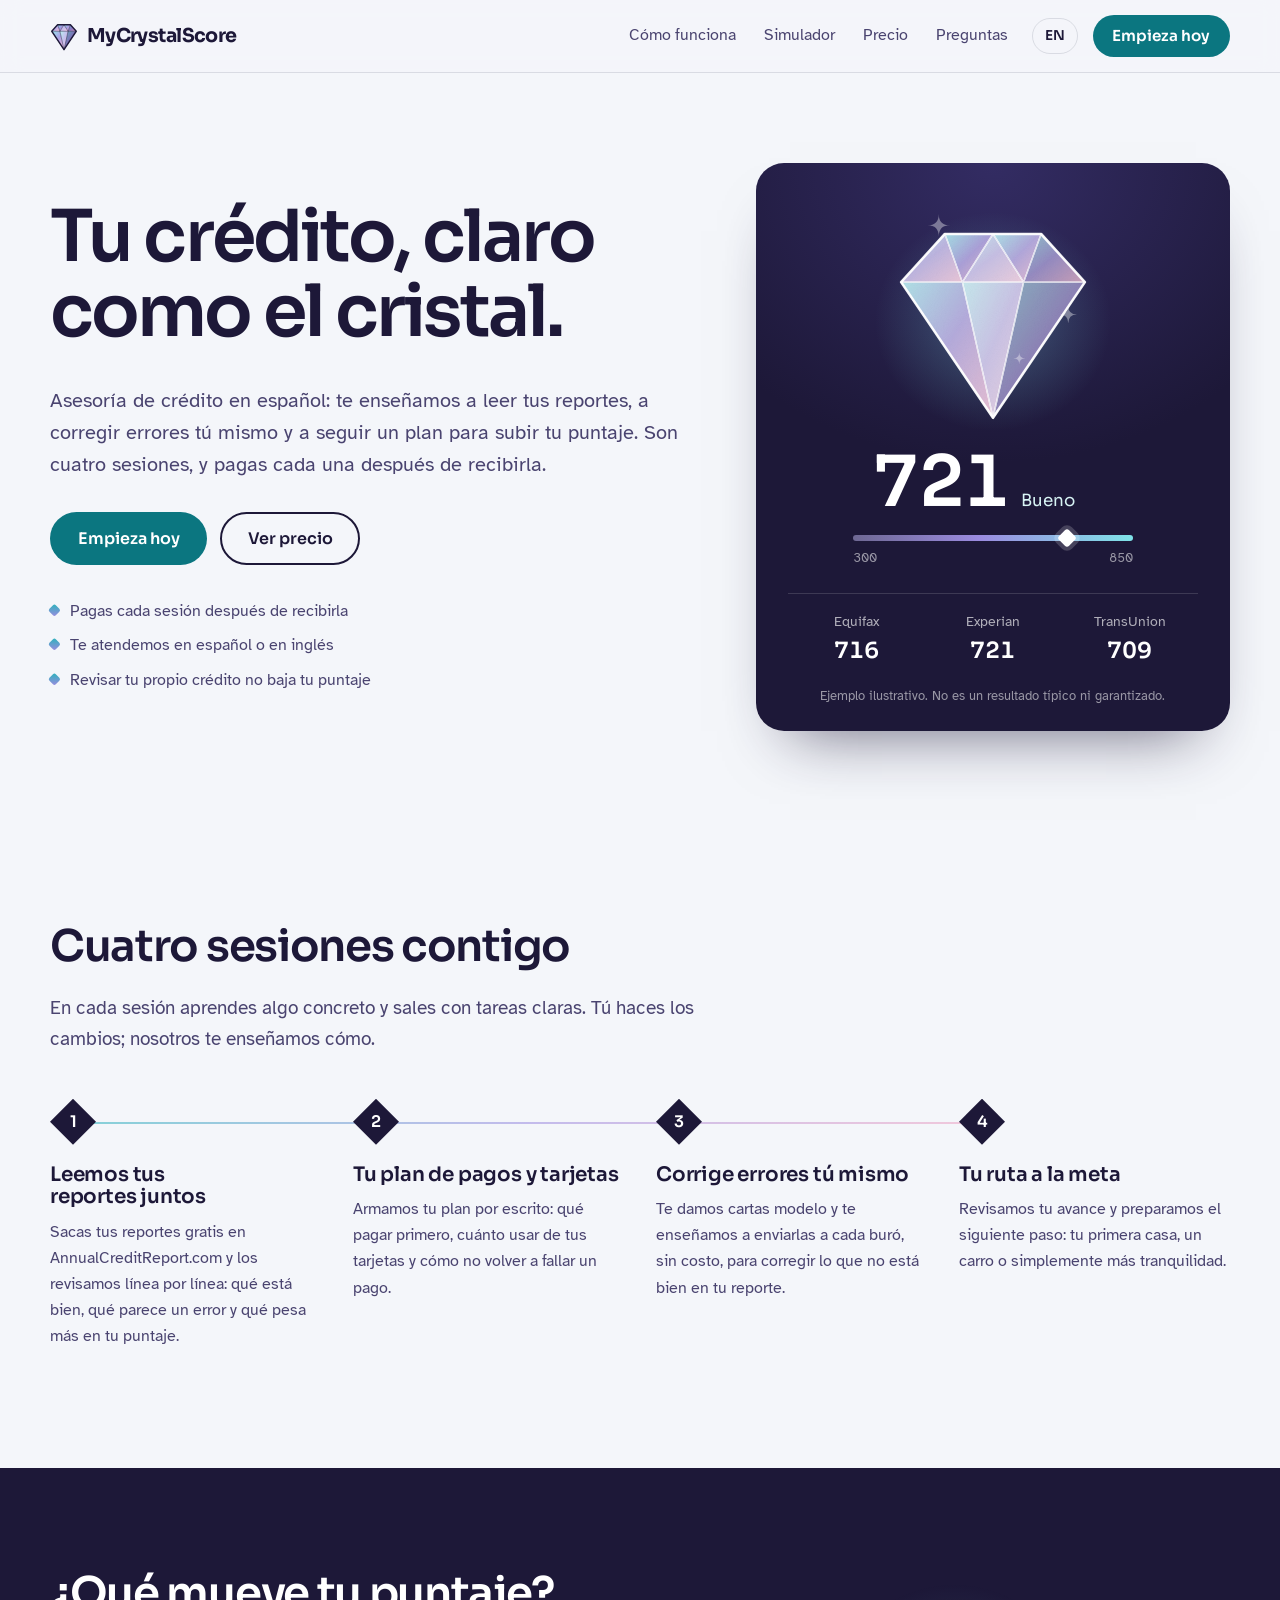
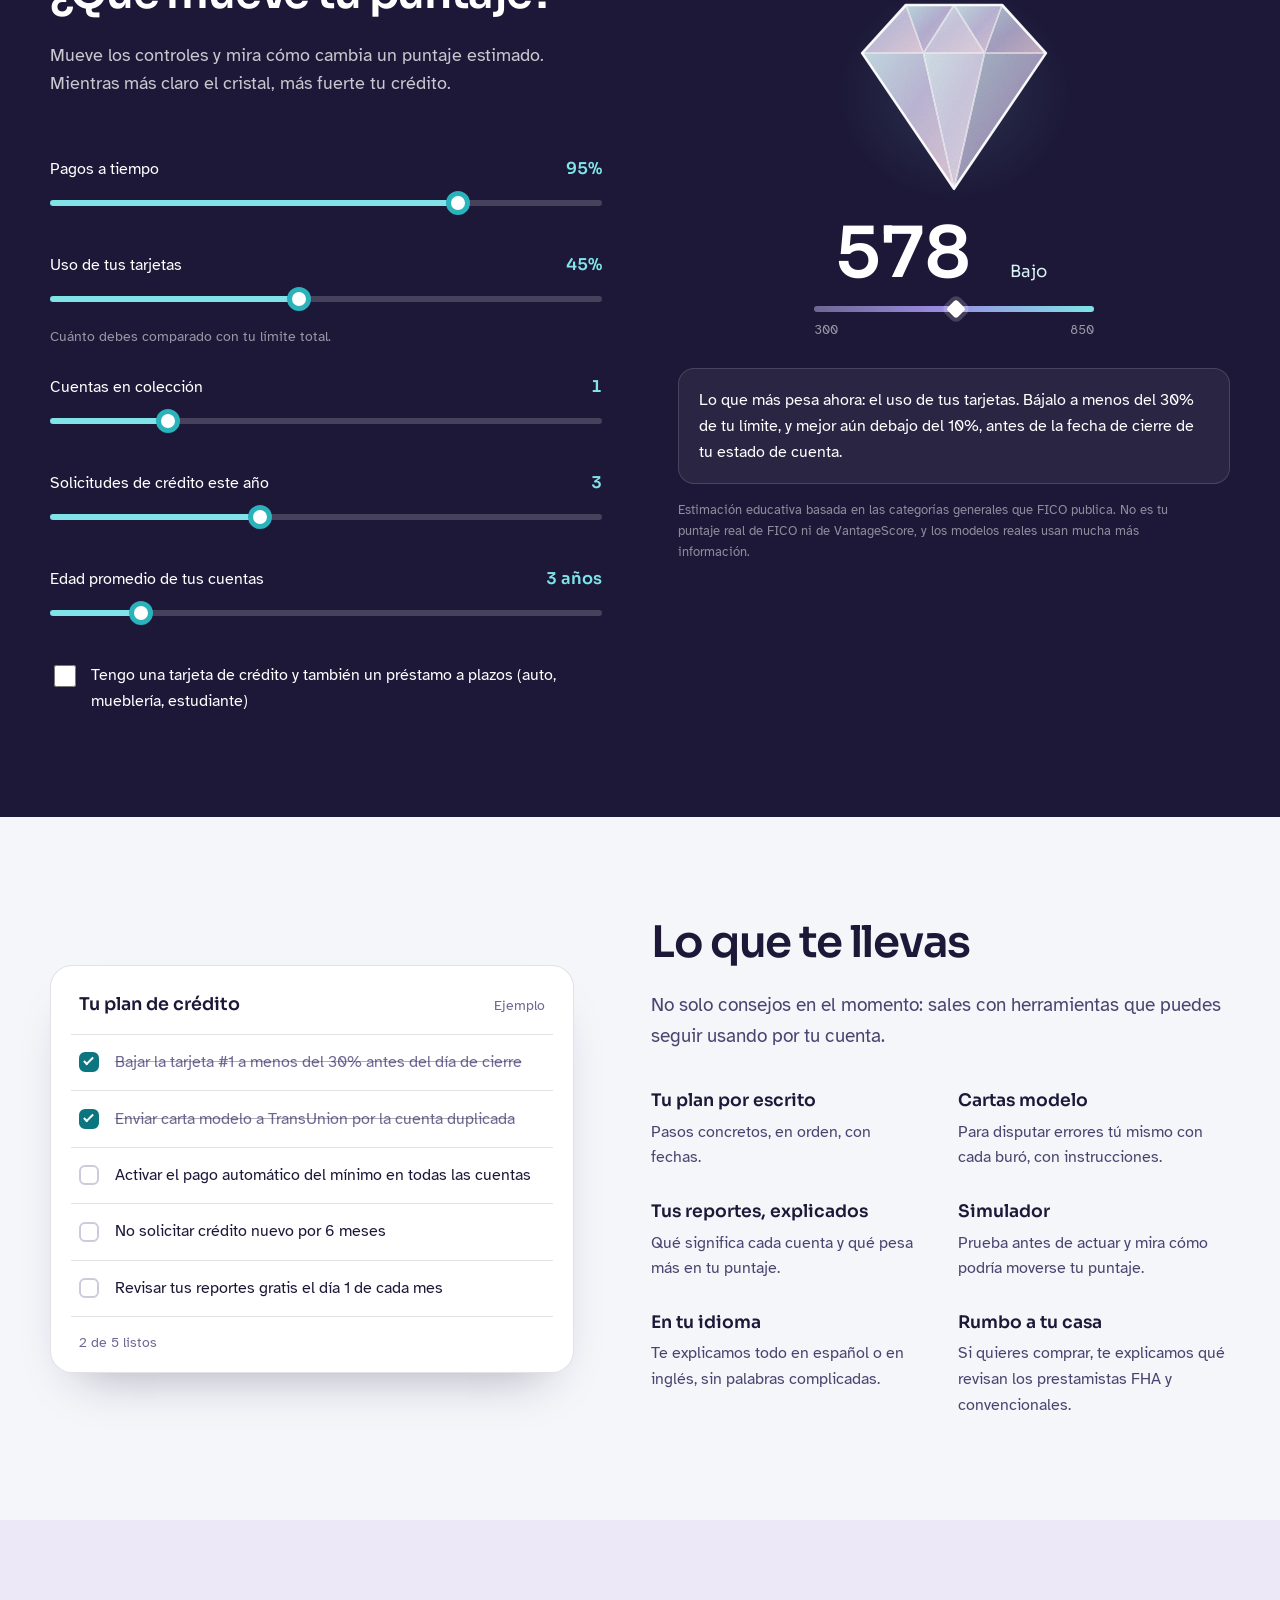
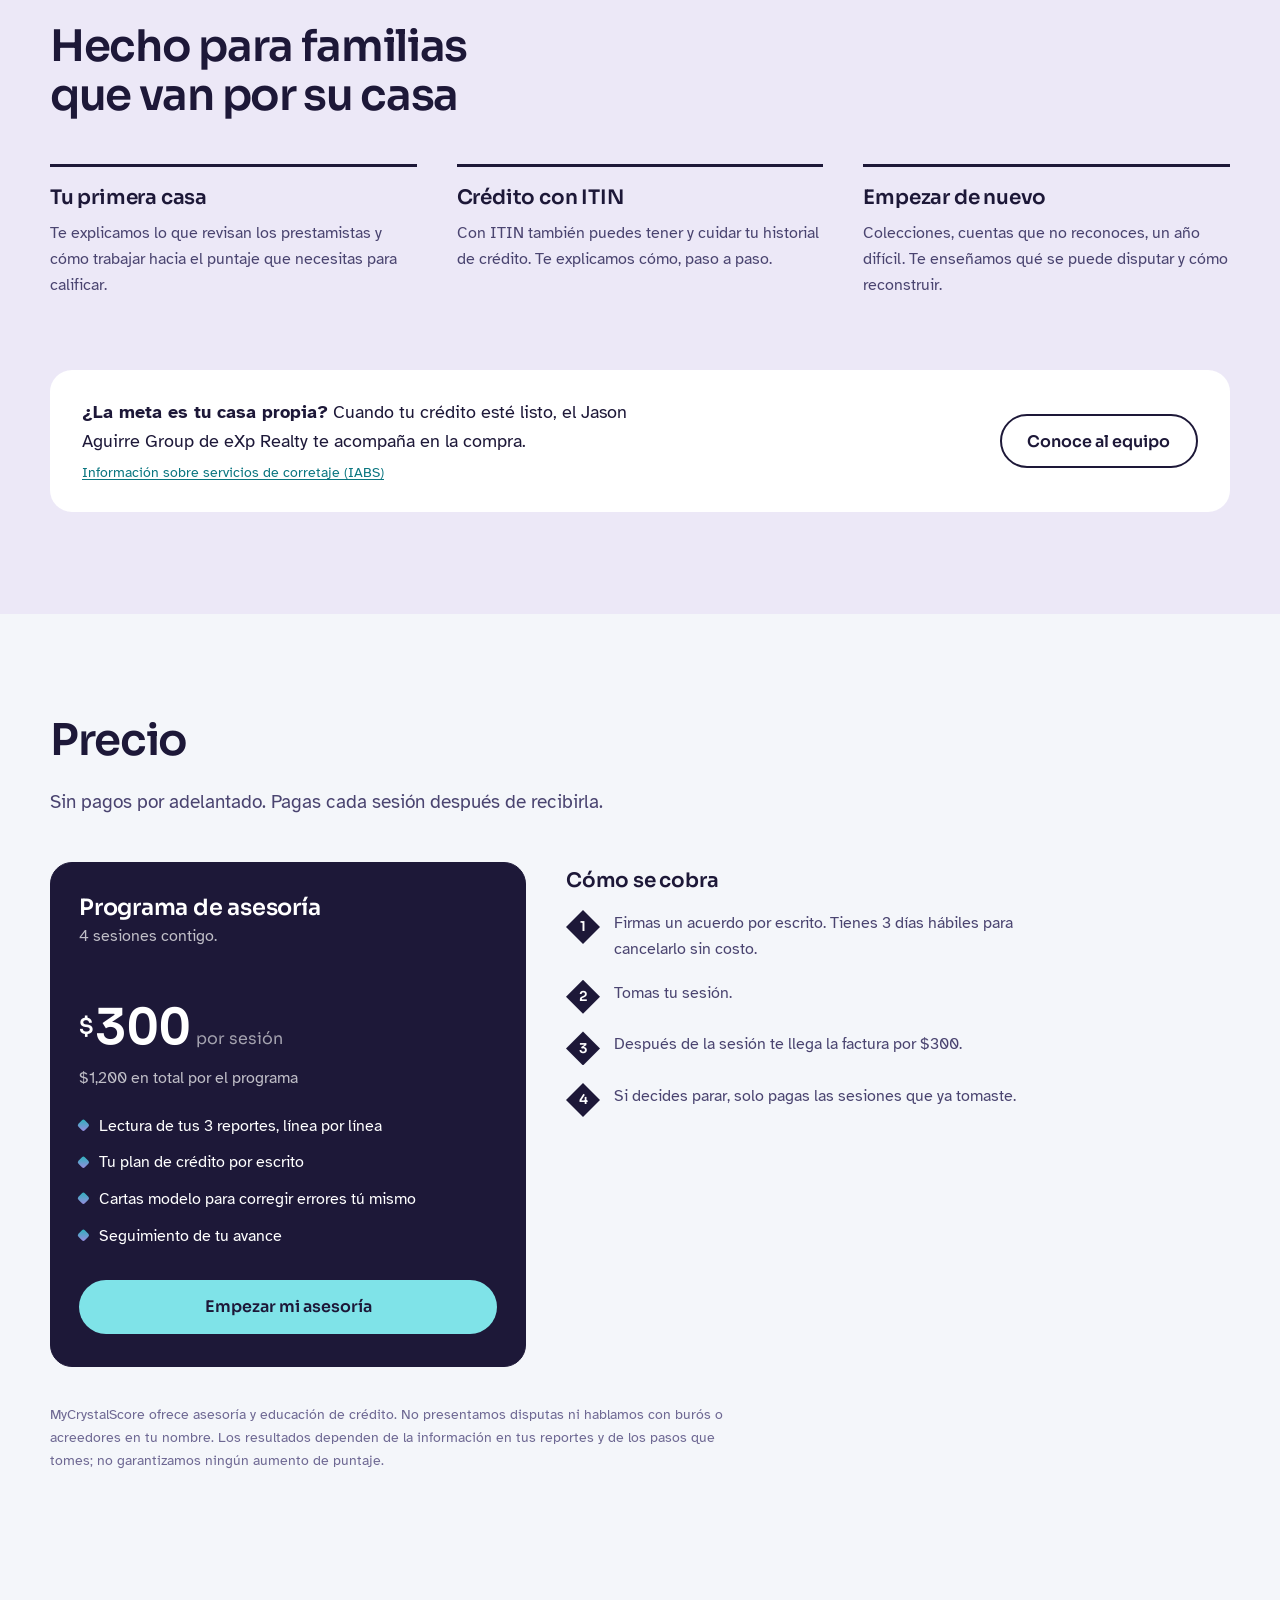
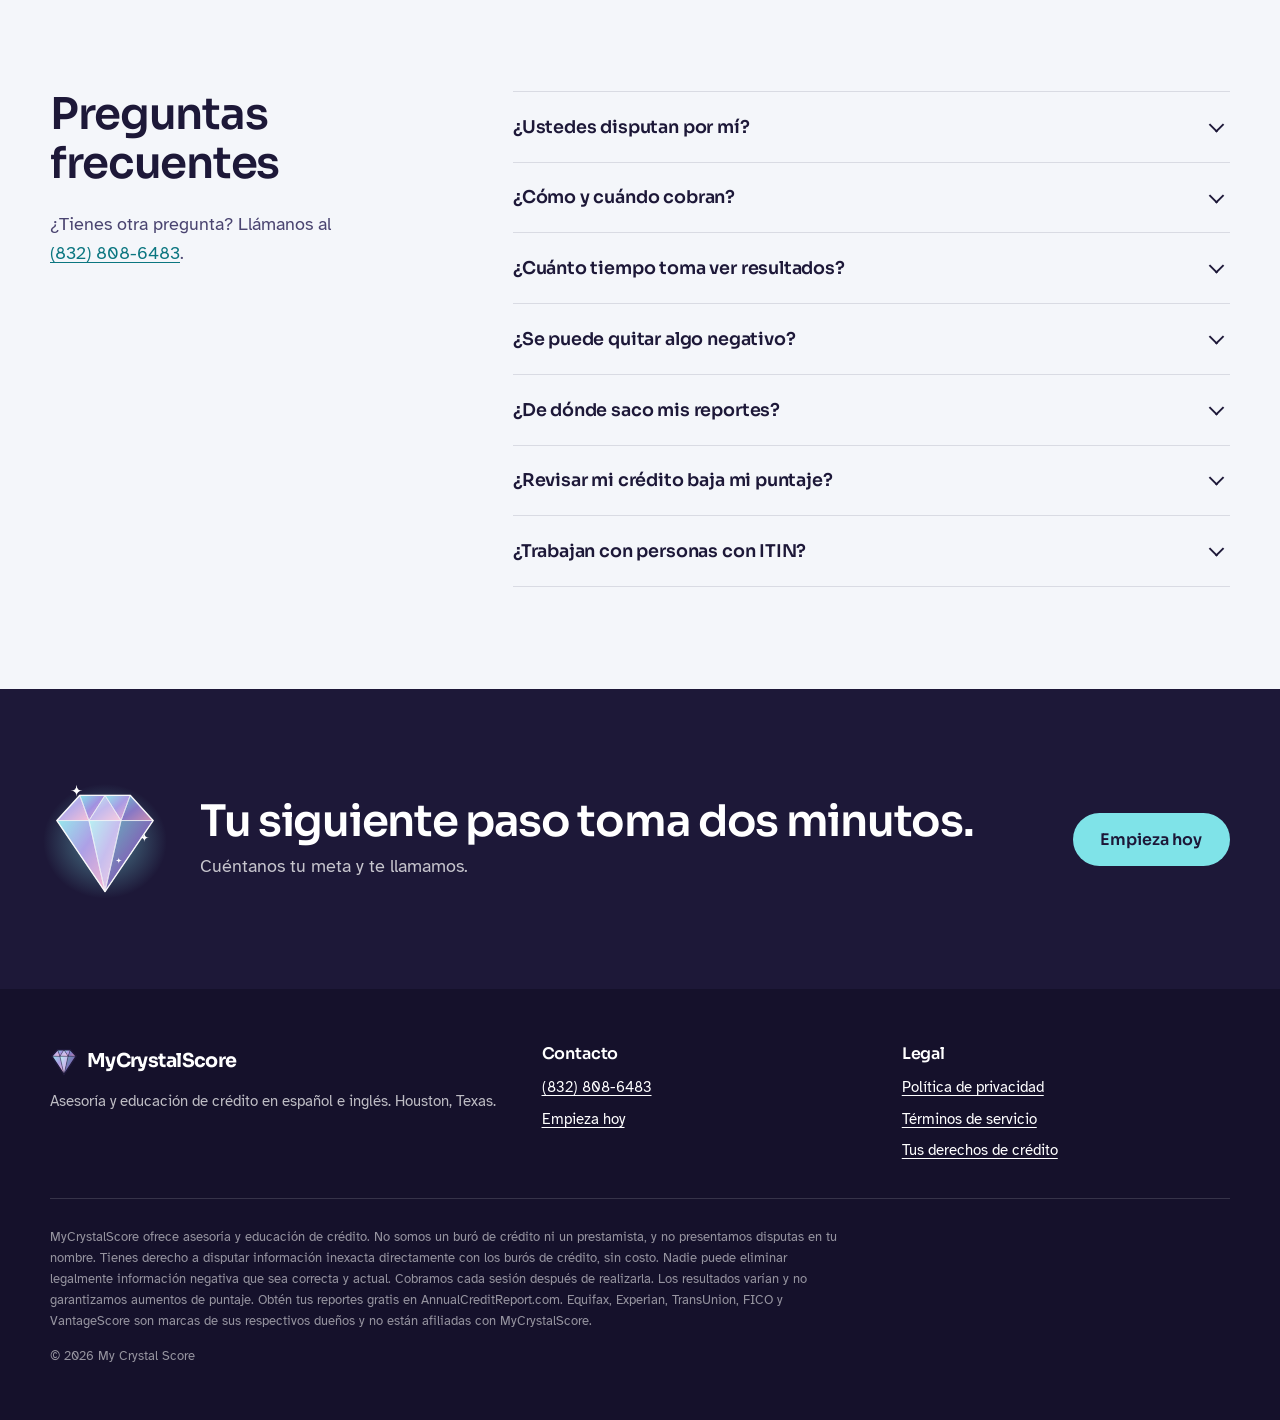
==== commit fc0fa812: "Switch to credit coaching model: 4 sessions billed after each, remove prepaid/dispute claims" ====
--- a/index.html
+++ b/index.html
@@ -3,12 +3,12 @@
 <head>
   <meta charset="utf-8">
   <meta name="viewport" content="width=device-width, initial-scale=1">
-  <title>MyCrystalScore | Monitoreo y reparación de crédito en español</title>
-  <meta name="mcs-title-es" content="MyCrystalScore | Monitoreo y reparación de crédito en español">
-  <meta name="mcs-title-en" content="MyCrystalScore | Credit monitoring and credit repair">
-  <meta name="description" content="Monitoreo de Equifax, Experian y TransUnion, disputas de errores y un plan paso a paso para subir tu puntaje. En español e inglés, desde Houston, Texas.">
+  <title>MyCrystalScore | Asesoría de crédito en español</title>
+  <meta name="mcs-title-es" content="MyCrystalScore | Asesoría de crédito en español">
+  <meta name="mcs-title-en" content="MyCrystalScore | Credit coaching in English and Spanish">
+  <meta name="description" content="Asesoría de crédito en español: aprende a leer tus reportes, corregir errores tú mismo y seguir un plan para subir tu puntaje. Pagas cada sesión después de recibirla.">
   <meta property="og:title" content="MyCrystalScore | Tu crédito, claro como el cristal">
-  <meta property="og:description" content="Monitoreo de los 3 burós, disputas de errores y un plan paso a paso para subir tu puntaje.">
+  <meta property="og:description" content="Cuatro sesiones de asesoría de crédito en español. Pagas cada sesión después de recibirla.">
   <meta property="og:type" content="website">
   <meta name="theme-color" content="#1D1838">
   <link rel="icon" href="assets/img/favicon.svg" type="image/svg+xml">
@@ -42,7 +42,7 @@
       <nav class="nav" id="nav" data-aria-es="Navegación principal" data-aria-en="Main navigation">
         <a href="#como-funciona"><span lang="es">Cómo funciona</span><span lang="en">How it works</span></a>
         <a href="#simulador"><span lang="es">Simulador</span><span lang="en">Simulator</span></a>
-        <a href="#planes"><span lang="es">Planes</span><span lang="en">Plans</span></a>
+        <a href="#precio"><span lang="es">Precio</span><span lang="en">Pricing</span></a>
         <a href="#preguntas"><span lang="es">Preguntas</span><span lang="en">FAQ</span></a>
         <a class="nav-login" href="#" data-portal hidden><span lang="es">Entrar a mi cuenta</span><span lang="en">Log in to my account</span></a>
         <a class="nav-cta" href="signup.html"><span lang="es">Empieza hoy</span><span lang="en">Get started</span></a>
@@ -69,16 +69,16 @@
             <span lang="en">Your credit, crystal clear.</span>
           </h1>
           <p class="lede">
-            <span lang="es">Vigilamos tus reportes de Equifax, Experian y TransUnion, disputamos los errores y te damos un plan paso a paso para subir tu puntaje. En español, con gente de Houston.</span>
-            <span lang="en">We watch your Equifax, Experian, and TransUnion reports, dispute the errors, and give you a step-by-step plan to raise your score. In English or Spanish, with people from Houston.</span>
+            <span lang="es">Asesoría de crédito en español: te enseñamos a leer tus reportes, a corregir errores tú mismo y a seguir un plan para subir tu puntaje. Son cuatro sesiones, y pagas cada una después de recibirla.</span>
+            <span lang="en">Credit coaching in English or Spanish: we teach you to read your reports, fix errors yourself, and follow a plan to raise your score. It's four sessions, and you pay for each one after you get it.</span>
           </p>
           <div class="cta-row">
             <a class="btn btn-primary" href="signup.html"><span lang="es">Empieza hoy</span><span lang="en">Get started</span></a>
-            <a class="btn btn-ghost" href="#planes"><span lang="es">Ver planes</span><span lang="en">See plans</span></a>
+            <a class="btn btn-ghost" href="#precio"><span lang="es">Ver precio</span><span lang="en">See pricing</span></a>
           </div>
           <ul class="assurances">
+            <li><span lang="es">Pagas cada sesión después de recibirla</span><span lang="en">You pay for each session after you get it</span></li>
             <li><span lang="es">Te atendemos en español o en inglés</span><span lang="en">Help in English or Spanish</span></li>
-            <li><span lang="es">No cobramos por reparación antes de hacer el trabajo</span><span lang="en">No charge for credit repair before the work is done</span></li>
             <li><span lang="es">Revisar tu propio crédito no baja tu puntaje</span><span lang="en">Checking your own credit doesn't lower your score</span></li>
           </ul>
         </div>
@@ -104,43 +104,43 @@
       </div>
     </section>
 
-    <!-- ============ How it works ============ -->
+    <!-- ============ How it works: the four sessions ============ -->
     <section class="section" id="como-funciona">
       <div class="wrap">
         <div class="section-head">
-          <h2><span lang="es">Cómo funciona</span><span lang="en">How it works</span></h2>
+          <h2><span lang="es">Cuatro sesiones contigo</span><span lang="en">Four sessions with you</span></h2>
           <p class="section-lede">
-            <span lang="es">Cuatro pasos, y en cada uno sabes en qué vamos.</span>
-            <span lang="en">Four steps, and you always know where things stand.</span>
+            <span lang="es">En cada sesión aprendes algo concreto y sales con tareas claras. Tú haces los cambios; nosotros te enseñamos cómo.</span>
+            <span lang="en">Each session teaches you something concrete and ends with clear next steps. You make the changes; we show you how.</span>
           </p>
         </div>
         <ol class="step-list">
           <li>
-            <h3><span lang="es">Cuéntanos tu meta</span><span lang="en">Tell us your goal</span></h3>
-            <p>
-              <span lang="es">Llena un formulario de dos minutos. Te llamamos para entender qué quieres lograr: tu primera casa, un carro o simplemente dormir tranquilo.</span>
-              <span lang="en">Fill out a two-minute form. We call you to understand what you want: your first home, a car, or just peace of mind.</span>
+            <h3><span lang="es">Leemos tus reportes juntos</span><span lang="en">We read your reports together</span></h3>
+            <p>
+              <span lang="es">Sacas tus reportes gratis en AnnualCreditReport.com y los revisamos línea por línea: qué está bien, qué parece un error y qué pesa más en tu puntaje.</span>
+              <span lang="en">You pull your free reports at AnnualCreditReport.com and we go through them line by line: what's right, what looks like an error, and what weighs most on your score.</span>
             </p>
           </li>
           <li>
-            <h3><span lang="es">Activa tu monitoreo</span><span lang="en">Turn on monitoring</span></h3>
-            <p>
-              <span lang="es">Conectas tus reportes de los tres burós para que veamos lo mismo que ve un prestamista.</span>
-              <span lang="en">You connect your reports from all three bureaus so we see the same thing a lender sees.</span>
+            <h3><span lang="es">Tu plan de pagos y tarjetas</span><span lang="en">Your payment and card plan</span></h3>
+            <p>
+              <span lang="es">Armamos tu plan por escrito: qué pagar primero, cuánto usar de tus tarjetas y cómo no volver a fallar un pago.</span>
+              <span lang="en">We put your plan in writing: what to pay first, how much of your cards to use, and how to never miss a payment again.</span>
             </p>
           </li>
           <li>
-            <h3><span lang="es">Revisamos línea por línea</span><span lang="en">We review every line</span></h3>
-            <p>
-              <span lang="es">Buscamos lo que no debería estar: cuentas que no son tuyas, cuentas duplicadas, saldos o fechas mal reportadas.</span>
-              <span lang="en">We look for what shouldn't be there: accounts that aren't yours, duplicates, and wrong balances or dates.</span>
+            <h3><span lang="es">Corrige errores tú mismo</span><span lang="en">Fix errors yourself</span></h3>
+            <p>
+              <span lang="es">Te damos cartas modelo y te enseñamos a enviarlas a cada buró, sin costo, para corregir lo que no está bien en tu reporte.</span>
+              <span lang="en">We give you template letters and show you how to send them to each bureau, at no cost, to correct what's wrong on your report.</span>
             </p>
           </li>
           <li>
-            <h3><span lang="es">Disputamos y te guiamos</span><span lang="en">We dispute and guide you</span></h3>
-            <p>
-              <span lang="es">Disputamos cada error documentado y cada mes te decimos qué hacer: qué pagar primero, qué no cerrar y cuánto usar de tus tarjetas.</span>
-              <span lang="en">We dispute each documented error, and every month we tell you what to do: what to pay first, what not to close, and how much of your cards to use.</span>
+            <h3><span lang="es">Tu ruta a la meta</span><span lang="en">Your path to the goal</span></h3>
+            <p>
+              <span lang="es">Revisamos tu avance y preparamos el siguiente paso: tu primera casa, un carro o simplemente más tranquilidad.</span>
+              <span lang="en">We review your progress and set up what's next: your first home, a car, or simply more peace of mind.</span>
             </p>
           </li>
         </ol>
@@ -212,66 +212,57 @@
       </div>
     </section>
 
-    <!-- ============ What you see inside ============ -->
+    <!-- ============ What you take away ============ -->
     <section class="section">
       <div class="wrap inside-grid">
         <div class="alerts-mock" aria-hidden="true">
           <div class="mock-head">
-            <strong><span lang="es">Alertas</span><span lang="en">Alerts</span></strong>
+            <strong><span lang="es">Tu plan de crédito</span><span lang="en">Your credit plan</span></strong>
             <small><span lang="es">Ejemplo</span><span lang="en">Example</span></small>
           </div>
-          <div class="alert">
-            <span class="dot"></span>
-            <div>
-              <strong><span lang="es">Disputa resuelta</span><span lang="en">Dispute resolved</span></strong>
-              <span class="alert-sub"><span lang="es">TransUnion corrigió una cuenta duplicada</span><span lang="en">TransUnion corrected a duplicate account</span></span>
-            </div>
-            <time><span lang="es">Hoy</span><span lang="en">Today</span></time>
-          </div>
-          <div class="alert">
-            <span class="dot lilac"></span>
-            <div>
-              <strong><span lang="es">Bajó el uso de tus tarjetas</span><span lang="en">Your card use went down</span></strong>
-              <span class="alert-sub"><span lang="es">Equifax: ahora usas el 18% de tu límite</span><span lang="en">Equifax: you now use 18% of your limit</span></span>
-            </div>
-            <time><span lang="es">Ayer</span><span lang="en">Yesterday</span></time>
-          </div>
-          <div class="alert">
-            <span class="dot rose"></span>
-            <div>
-              <strong><span lang="es">Nueva consulta de crédito</span><span lang="en">New credit inquiry</span></strong>
-              <span class="alert-sub"><span lang="es">Experian: solicitud en un concesionario de autos</span><span lang="en">Experian: application at a car dealership</span></span>
-            </div>
-            <time><span lang="es">Hace 3 días</span><span lang="en">3 days ago</span></time>
-          </div>
-          <div class="alert">
-            <span class="dot"></span>
-            <div>
-              <strong><span lang="es">Reportes actualizados</span><span lang="en">Reports updated</span></strong>
-              <span class="alert-sub"><span lang="es">Equifax, Experian y TransUnion</span><span lang="en">Equifax, Experian, and TransUnion</span></span>
-            </div>
-            <time><span lang="es">Hace 1 semana</span><span lang="en">1 week ago</span></time>
-          </div>
+          <ul class="todo">
+            <li class="done">
+              <span class="box"></span>
+              <span><span lang="es">Bajar la tarjeta #1 a menos del 30% antes del día de cierre</span><span lang="en">Get card #1 under 30% before the closing date</span></span>
+            </li>
+            <li class="done">
+              <span class="box"></span>
+              <span><span lang="es">Enviar carta modelo a TransUnion por la cuenta duplicada</span><span lang="en">Mail the template letter to TransUnion about the duplicate account</span></span>
+            </li>
+            <li>
+              <span class="box"></span>
+              <span><span lang="es">Activar el pago automático del mínimo en todas las cuentas</span><span lang="en">Turn on minimum-payment autopay on every account</span></span>
+            </li>
+            <li>
+              <span class="box"></span>
+              <span><span lang="es">No solicitar crédito nuevo por 6 meses</span><span lang="en">No new credit applications for 6 months</span></span>
+            </li>
+            <li>
+              <span class="box"></span>
+              <span><span lang="es">Revisar tus reportes gratis el día 1 de cada mes</span><span lang="en">Check your free reports on the 1st of each month</span></span>
+            </li>
+          </ul>
+          <p class="todo-progress"><span lang="es">2 de 5 listos</span><span lang="en">2 of 5 done</span></p>
         </div>
 
         <div class="inside-copy">
-          <h2><span lang="es">Todo tu crédito en un solo lugar</span><span lang="en">Your whole credit picture in one place</span></h2>
+          <h2><span lang="es">Lo que te llevas</span><span lang="en">What you walk away with</span></h2>
           <p class="section-lede">
-            <span lang="es">Tu monitoreo te avisa cuando algo cambia, y nosotros te explicamos qué significa y qué hacer.</span>
-            <span lang="en">Your monitoring tells you when something changes, and we explain what it means and what to do.</span>
+            <span lang="es">No solo consejos en el momento: sales con herramientas que puedes seguir usando por tu cuenta.</span>
+            <span lang="en">Not just advice in the moment: you leave with tools you can keep using on your own.</span>
           </p>
           <dl class="feature-list">
             <div>
-              <dt><span lang="es">Los tres burós</span><span lang="en">All three bureaus</span></dt>
-              <dd><span lang="es">Reportes y puntajes de Equifax, Experian y TransUnion.</span><span lang="en">Reports and scores from Equifax, Experian, and TransUnion.</span></dd>
-            </div>
-            <div>
-              <dt><span lang="es">Alertas</span><span lang="en">Alerts</span></dt>
-              <dd><span lang="es">Te enteras de consultas nuevas, cuentas nuevas y cambios de saldo.</span><span lang="en">Find out about new inquiries, new accounts, and balance changes.</span></dd>
-            </div>
-            <div>
-              <dt><span lang="es">Seguimiento de disputas</span><span lang="en">Dispute tracking</span></dt>
-              <dd><span lang="es">Ves qué disputamos, ante quién y qué respondieron.</span><span lang="en">See what we disputed, with whom, and how they responded.</span></dd>
+              <dt><span lang="es">Tu plan por escrito</span><span lang="en">Your written plan</span></dt>
+              <dd><span lang="es">Pasos concretos, en orden, con fechas.</span><span lang="en">Concrete steps, in order, with dates.</span></dd>
+            </div>
+            <div>
+              <dt><span lang="es">Cartas modelo</span><span lang="en">Template letters</span></dt>
+              <dd><span lang="es">Para disputar errores tú mismo con cada buró, con instrucciones.</span><span lang="en">To dispute errors yourself with each bureau, with instructions.</span></dd>
+            </div>
+            <div>
+              <dt><span lang="es">Tus reportes, explicados</span><span lang="en">Your reports, explained</span></dt>
+              <dd><span lang="es">Qué significa cada cuenta y qué pesa más en tu puntaje.</span><span lang="en">What each account means and what weighs most on your score.</span></dd>
             </div>
             <div>
               <dt><span lang="es">Simulador</span><span lang="en">Simulator</span></dt>
@@ -283,7 +274,7 @@
             </div>
             <div>
               <dt><span lang="es">Rumbo a tu casa</span><span lang="en">On the way home</span></dt>
-              <dd><span lang="es">Si quieres comprar, trabajamos hacia el puntaje que piden los préstamos FHA y convencionales.</span><span lang="en">If you want to buy, we work toward the score FHA and conventional loans ask for.</span></dd>
+              <dd><span lang="es">Si quieres comprar, te explicamos qué revisan los prestamistas FHA y convencionales.</span><span lang="en">If you want to buy, we explain what FHA and conventional lenders look at.</span></dd>
             </div>
           </dl>
         </div>
@@ -300,8 +291,8 @@
           <article>
             <h3><span lang="es">Tu primera casa</span><span lang="en">Your first home</span></h3>
             <p>
-              <span lang="es">Sabemos lo que revisan los prestamistas y te ayudamos a llegar al puntaje que necesitas para calificar.</span>
-              <span lang="en">We know what lenders look at, and we help you reach the score you need to qualify.</span>
+              <span lang="es">Te explicamos lo que revisan los prestamistas y cómo trabajar hacia el puntaje que necesitas para calificar.</span>
+              <span lang="en">We explain what lenders look at and how to work toward the score you need to qualify.</span>
             </p>
           </article>
           <article>
@@ -314,8 +305,8 @@
           <article>
             <h3><span lang="es">Empezar de nuevo</span><span lang="en">Starting over</span></h3>
             <p>
-              <span lang="es">Colecciones, cuentas que no reconoces, un año difícil. Revisamos qué se puede disputar y qué toca reconstruir.</span>
-              <span lang="en">Collections, accounts you don't recognize, a hard year. We sort out what can be disputed and what needs rebuilding.</span>
+              <span lang="es">Colecciones, cuentas que no reconoces, un año difícil. Te enseñamos qué se puede disputar y cómo reconstruir.</span>
+              <span lang="en">Collections, accounts you don't recognize, a hard year. We show you what can be disputed and how to rebuild.</span>
             </p>
           </article>
         </div>
@@ -333,61 +324,60 @@
       </div>
     </section>
 
-    <!-- ============ Plans ============
-         Prices come from config.js (prices: monitoring / repair / couple). -->
-    <section class="section" id="planes">
+    <!-- ============ Pricing ============
+         Prices come from config.js (prices.session, prices.sessions, prices.coupleSession). -->
+    <section class="section" id="precio">
       <div class="wrap">
         <div class="section-head">
-          <h2><span lang="es">Planes</span><span lang="en">Plans</span></h2>
+          <h2><span lang="es">Precio</span><span lang="en">Pricing</span></h2>
           <p class="section-lede">
-            <span lang="es">Pago mensual, sin contratos largos. Puedes cancelar cuando quieras.</span>
-            <span lang="en">Monthly, with no long contracts. Cancel anytime.</span>
-          </p>
-        </div>
-        <div class="plan-grid">
-          <article class="plan">
-            <h3><span lang="es">Monitoreo</span><span lang="en">Monitoring</span></h3>
-            <p class="plan-for"><span lang="es">Para vigilar tu crédito por tu cuenta.</span><span lang="en">For keeping an eye on your credit yourself.</span></p>
-            <p class="price"><span class="cur">$</span><span class="amt" data-price="monitoring">29.99</span><span class="per"><span lang="es">/mes</span><span lang="en">/mo</span></span></p>
+            <span lang="es">Sin pagos por adelantado. Pagas cada sesión después de recibirla.</span>
+            <span lang="en">Nothing up front. You pay for each session after you get it.</span>
+          </p>
+        </div>
+
+        <div class="pricing-grid">
+          <article class="plan plan-featured">
+            <h3><span lang="es">Programa de asesoría</span><span lang="en">Coaching program</span></h3>
+            <p class="plan-for"><span lang="es"><span data-price="sessions">4</span> sesiones contigo.</span><span lang="en"><span data-price="sessions">4</span> sessions with you.</span></p>
+            <p class="price"><span class="cur">$</span><span class="amt" data-price="session">300</span><span class="per"><span lang="es">por sesión</span><span lang="en">per session</span></span></p>
+            <p class="price-total"><span lang="es">$<span data-price="total">1,200</span> en total por el programa</span><span lang="en">$<span data-price="total">1,200</span> total for the program</span></p>
             <ul>
-              <li><span lang="es">Reportes y puntajes de los 3 burós</span><span lang="en">Reports and scores from all 3 bureaus</span></li>
-              <li><span lang="es">Alertas de cambios</span><span lang="en">Change alerts</span></li>
-              <li><span lang="es">Simulador de puntaje</span><span lang="en">Score simulator</span></li>
-              <li><span lang="es">Ayuda en español o inglés</span><span lang="en">Help in English or Spanish</span></li>
+              <li><span lang="es">Lectura de tus 3 reportes, línea por línea</span><span lang="en">Line-by-line reading of your 3 reports</span></li>
+              <li><span lang="es">Tu plan de crédito por escrito</span><span lang="en">Your written credit plan</span></li>
+              <li><span lang="es">Cartas modelo para corregir errores tú mismo</span><span lang="en">Template letters to fix errors yourself</span></li>
+              <li><span lang="es">Seguimiento de tu avance</span><span lang="en">Progress check-ins</span></li>
             </ul>
-            <a class="btn btn-ghost" data-plan-link="monitoring" href="signup.html?plan=monitoreo"><span lang="es">Activar monitoreo</span><span lang="en">Turn on monitoring</span></a>
+            <a class="btn btn-crystal" href="signup.html?plan=individual"><span lang="es">Empezar mi asesoría</span><span lang="en">Start my coaching</span></a>
           </article>
 
-          <article class="plan plan-featured">
-            <p class="plan-flag"><span lang="es">Recomendado</span><span lang="en">Recommended</span></p>
-            <h3><span lang="es">Reparación</span><span lang="en">Credit repair</span></h3>
-            <p class="plan-for"><span lang="es">Para corregir errores y subir tu puntaje con un plan.</span><span lang="en">For fixing errors and raising your score with a plan.</span></p>
-            <p class="price"><span class="cur">$</span><span class="amt" data-price="repair">99</span><span class="per"><span lang="es">/mes</span><span lang="en">/mo</span></span></p>
-            <ul>
-              <li><span lang="es">Revisión de tus 3 reportes, línea por línea</span><span lang="en">Line-by-line review of your 3 reports</span></li>
-              <li><span lang="es">Disputas de información inexacta ante burós y acreedores</span><span lang="en">Disputes of inaccurate information with bureaus and creditors</span></li>
-              <li><span lang="es">Plan mensual: qué pagar, qué no cerrar, cuánto usar</span><span lang="en">Monthly plan: what to pay, what to keep open, how much to use</span></li>
-              <li><span lang="es">Llamada de avance cada mes</span><span lang="en">Monthly progress call</span></li>
-              <li><span lang="es">Requiere monitoreo activo (te ayudamos a activarlo)</span><span lang="en">Requires active monitoring (we help you set it up)</span></li>
-            </ul>
-            <a class="btn btn-crystal" href="signup.html?plan=reparacion"><span lang="es">Empezar mi revisión</span><span lang="en">Start my review</span></a>
-          </article>
-
-          <article class="plan">
+          <article class="plan" data-couples hidden>
             <h3><span lang="es">Pareja</span><span lang="en">Couples</span></h3>
             <p class="plan-for"><span lang="es">Para dos personas que van a comprar juntas.</span><span lang="en">For two people who plan to buy together.</span></p>
-            <p class="price"><span class="cur">$</span><span class="amt" data-price="couple">169</span><span class="per"><span lang="es">/mes</span><span lang="en">/mo</span></span></p>
+            <p class="price"><span class="cur">$</span><span class="amt" data-price="coupleSession">450</span><span class="per"><span lang="es">por sesión</span><span lang="en">per session</span></span></p>
+            <p class="price-total"><span lang="es">$<span data-price="coupleTotal">1,800</span> en total por el programa</span><span lang="en">$<span data-price="coupleTotal">1,800</span> total for the program</span></p>
             <ul>
-              <li><span lang="es">Todo lo del plan Reparación, para los dos</span><span lang="en">Everything in Credit repair, for both of you</span></li>
-              <li><span lang="es">Un solo plan de acción para el hogar</span><span lang="en">One action plan for your household</span></li>
-              <li><span lang="es">Estrategia de quién aplica al préstamo</span><span lang="en">Strategy for who applies for the loan</span></li>
+              <li><span lang="es">Todo lo del programa, para los dos</span><span lang="en">Everything in the program, for both of you</span></li>
+              <li><span lang="es">Un solo plan para el hogar</span><span lang="en">One plan for your household</span></li>
+              <li><span lang="es">Quién conviene que aplique al préstamo</span><span lang="en">Who should apply for the loan</span></li>
             </ul>
             <a class="btn btn-ghost" href="signup.html?plan=pareja"><span lang="es">Inscribirnos los dos</span><span lang="en">Sign up together</span></a>
           </article>
-        </div>
+
+          <div class="billing-steps">
+            <h3><span lang="es">Cómo se cobra</span><span lang="en">How billing works</span></h3>
+            <ol>
+              <li><span lang="es">Firmas un acuerdo por escrito. Tienes 3 días hábiles para cancelarlo sin costo.</span><span lang="en">You sign a written agreement. You have 3 business days to cancel it at no cost.</span></li>
+              <li><span lang="es">Tomas tu sesión.</span><span lang="en">You have your session.</span></li>
+              <li><span lang="es">Después de la sesión te llega la factura por $<span data-price="session">300</span>.</span><span lang="en">After the session, you get an invoice for $<span data-price="session">300</span>.</span></li>
+              <li><span lang="es">Si decides parar, solo pagas las sesiones que ya tomaste.</span><span lang="en">If you decide to stop, you only pay for sessions you've already had.</span></li>
+            </ol>
+          </div>
+        </div>
+
         <p class="plans-fine">
-          <span lang="es">No cobramos por servicios de reparación de crédito antes de realizarlos. Antes de empezar firmas un contrato por escrito y puedes cancelarlo sin penalidad dentro de 3 días hábiles. El monitoreo de los 3 burós se contrata con nuestro proveedor asociado y se cobra por separado. Los resultados varían y no garantizamos ningún aumento de puntaje.</span>
-          <span lang="en">We don't charge for credit repair services before they are performed. Before we start, you sign a written contract that you can cancel without penalty within 3 business days. Three-bureau monitoring is provided by our partner and billed separately. Results vary and we don't guarantee any score increase.</span>
+          <span lang="es">MyCrystalScore ofrece asesoría y educación de crédito. No presentamos disputas ni hablamos con burós o acreedores en tu nombre. Los resultados dependen de la información en tus reportes y de los pasos que tomes; no garantizamos ningún aumento de puntaje.</span>
+          <span lang="en">MyCrystalScore provides credit coaching and education. We don't file disputes or contact bureaus or creditors on your behalf. Results depend on the information in your reports and the steps you take; we don't guarantee any score increase.</span>
         </p>
       </div>
     </section>
@@ -405,52 +395,52 @@
         </div>
         <div class="faq-list">
           <details>
+            <summary><span lang="es">¿Ustedes disputan por mí?</span><span lang="en">Do you dispute for me?</span></summary>
+            <div class="answer">
+              <p lang="es">No. Te enseñamos a hacerlo tú mismo: te damos cartas modelo, te explicamos qué enviar a cada buró y cómo dar seguimiento. Disputar directamente con los burós es gratis.</p>
+              <p lang="en">No. We teach you to do it yourself: we give you template letters and explain what to send to each bureau and how to follow up. Disputing directly with the bureaus is free.</p>
+            </div>
+          </details>
+          <details>
+            <summary><span lang="es">¿Cómo y cuándo cobran?</span><span lang="en">How and when do you charge?</span></summary>
+            <div class="answer">
+              <p lang="es">Cobramos cada sesión después de realizarla, con una factura. No pagas nada por adelantado, y si decides parar, solo pagas las sesiones que tomaste. Antes de empezar firmas un acuerdo por escrito, y puedes cancelarlo sin penalidad dentro de 3 días hábiles.</p>
+              <p lang="en">We bill each session after it happens, with an invoice. You pay nothing up front, and if you decide to stop, you only pay for sessions you've had. Before starting you sign a written agreement, and you can cancel it without penalty within 3 business days.</p>
+            </div>
+          </details>
+          <details>
             <summary><span lang="es">¿Cuánto tiempo toma ver resultados?</span><span lang="en">How long until I see results?</span></summary>
             <div class="answer">
-              <p lang="es">Depende de tu reporte. Los burós normalmente tienen 30 días para investigar cada disputa, así que las primeras respuestas suelen llegar en uno o dos meses. Reconstruir un historial toma más tiempo, y te decimos con honestidad qué esperar.</p>
-              <p lang="en">It depends on your report. The bureaus generally have 30 days to investigate each dispute, so first responses usually arrive within one or two months. Rebuilding a history takes longer, and we'll tell you honestly what to expect.</p>
-            </div>
-          </details>
-          <details>
-            <summary><span lang="es">¿Pueden quitar cualquier cosa negativa?</span><span lang="en">Can you remove anything negative?</span></summary>
-            <div class="answer">
-              <p lang="es">No, y desconfía de quien te lo prometa. La ley permite disputar información inexacta, incompleta o que no se puede verificar. La información negativa correcta puede quedarse hasta 7 años, y algunas bancarrotas hasta 10. Lo que sí hacemos: encontrar los errores, disputarlos bien y ayudarte a construir historial positivo.</p>
-              <p lang="en">No, and be wary of anyone who promises that. The law lets you dispute information that is inaccurate, incomplete, or can't be verified. Accurate negative information can stay up to 7 years, and some bankruptcies up to 10. What we do: find the errors, dispute them properly, and help you build positive history.</p>
-            </div>
-          </details>
-          <details>
-            <summary><span lang="es">¿Puedo disputar errores yo mismo?</span><span lang="en">Can I dispute errors myself?</span></summary>
-            <div class="answer">
-              <p lang="es">Sí, y es gratis. Puedes disputar directamente con cada buró. Muchas personas nos contratan por el tiempo que ahorran, la organización y la experiencia, no porque sea la única forma.</p>
-              <p lang="en">Yes, and it's free. You can dispute directly with each bureau. Many people hire us for the time saved, the organization, and the experience, not because it's the only way.</p>
+              <p lang="es">Depende de tu reporte y de los pasos que tomes. Si disputas un error, los burós normalmente tienen 30 días para investigarlo. Bajar el uso de tus tarjetas puede notarse en uno o dos ciclos de facturación; reconstruir un historial toma más tiempo. Te decimos con honestidad qué esperar.</p>
+              <p lang="en">It depends on your report and the steps you take. If you dispute an error, the bureaus generally have 30 days to investigate. Lowering your card use can show up within one or two billing cycles; rebuilding a history takes longer. We'll tell you honestly what to expect.</p>
+            </div>
+          </details>
+          <details>
+            <summary><span lang="es">¿Se puede quitar algo negativo?</span><span lang="en">Can negative items be removed?</span></summary>
+            <div class="answer">
+              <p lang="es">Solo si es inexacto, incompleto o no se puede verificar, y desconfía de quien prometa otra cosa. La información negativa correcta puede quedarse hasta 7 años, y algunas bancarrotas hasta 10. Te enseñamos a identificar los errores y a construir historial positivo.</p>
+              <p lang="en">Only if it's inaccurate, incomplete, or can't be verified, and be wary of anyone who promises otherwise. Accurate negative information can stay up to 7 years, and some bankruptcies up to 10. We teach you to spot errors and build positive history.</p>
+            </div>
+          </details>
+          <details>
+            <summary><span lang="es">¿De dónde saco mis reportes?</span><span lang="en">Where do I get my reports?</span></summary>
+            <div class="answer">
+              <p lang="es">En <a href="https://www.annualcreditreport.com" target="_blank" rel="noopener">AnnualCreditReport.com</a> puedes ver gratis tus reportes de Equifax, Experian y TransUnion. Te ayudamos a sacarlos en la primera sesión si lo necesitas.</p>
+              <p lang="en">At <a href="https://www.annualcreditreport.com" target="_blank" rel="noopener">AnnualCreditReport.com</a> you can see your Equifax, Experian, and TransUnion reports for free. We'll help you pull them in the first session if you need it.</p>
             </div>
           </details>
           <details>
             <summary><span lang="es">¿Revisar mi crédito baja mi puntaje?</span><span lang="en">Does checking my credit lower my score?</span></summary>
             <div class="answer">
-              <p lang="es">No. Revisar tu propio crédito es una consulta suave y no afecta tu puntaje. Las consultas duras ocurren cuando solicitas un préstamo o una tarjeta. También puedes ver tus reportes gratis en <a href="https://www.annualcreditreport.com" target="_blank" rel="noopener">AnnualCreditReport.com</a>.</p>
-              <p lang="en">No. Checking your own credit is a soft inquiry and doesn't affect your score. Hard inquiries happen when you apply for a loan or a card. You can also see your reports for free at <a href="https://www.annualcreditreport.com" target="_blank" rel="noopener">AnnualCreditReport.com</a>.</p>
+              <p lang="es">No. Revisar tu propio crédito es una consulta suave y no afecta tu puntaje. Las consultas duras ocurren cuando solicitas un préstamo o una tarjeta.</p>
+              <p lang="en">No. Checking your own credit is a soft inquiry and doesn't affect your score. Hard inquiries happen when you apply for a loan or a card.</p>
             </div>
           </details>
           <details>
             <summary><span lang="es">¿Trabajan con personas con ITIN?</span><span lang="en">Do you work with ITIN holders?</span></summary>
             <div class="answer">
-              <p lang="es">Sí. Con un ITIN puedes tener un historial de crédito con los burós. Te ayudamos a revisarlo y a construirlo con buenos hábitos.</p>
-              <p lang="en">Yes. With an ITIN you can have a credit history with the bureaus. We help you review it and build it with good habits.</p>
-            </div>
-          </details>
-          <details>
-            <summary><span lang="es">¿Cómo y cuándo cobran?</span><span lang="en">How and when do you charge?</span></summary>
-            <div class="answer">
-              <p lang="es">No cobramos por servicios de reparación de crédito antes de realizarlos. Firmas un contrato por escrito que explica cada servicio, y puedes cancelarlo sin penalidad dentro de los 3 días hábiles después de firmar. El monitoreo se paga por separado con nuestro proveedor.</p>
-              <p lang="en">We don't charge for credit repair services before they're performed. You sign a written contract that explains each service, and you can cancel it without penalty within 3 business days of signing. Monitoring is paid separately to our provider.</p>
-            </div>
-          </details>
-          <details>
-            <summary><span lang="es">¿Por qué necesito monitoreo?</span><span lang="en">Why do I need monitoring?</span></summary>
-            <div class="answer">
-              <p lang="es">Para trabajar tu crédito necesitamos ver tus reportes actuales de los tres burós y saber cuándo cambian. El monitoreo nos da eso a ti y a nosotros.</p>
-              <p lang="en">To work on your credit we need your current reports from all three bureaus and to know when they change. Monitoring gives that to both of us.</p>
+              <p lang="es">Sí. Con un ITIN puedes tener un historial de crédito con los burós. Te enseñamos a revisarlo y a construirlo con buenos hábitos.</p>
+              <p lang="en">Yes. With an ITIN you can have a credit history with the bureaus. We show you how to review it and build it with good habits.</p>
             </div>
           </details>
         </div>
@@ -475,7 +465,7 @@
       <div class="footer-top">
         <div>
           <a class="brand" href="index.html"><img src="assets/img/logo.svg" alt="" width="28" height="32"><span>MyCrystalScore</span></a>
-          <p><span lang="es">Monitoreo y reparación de crédito en español e inglés. Houston, Texas.</span><span lang="en">Credit monitoring and credit repair in English and Spanish. Houston, Texas.</span></p>
+          <p><span lang="es">Asesoría y educación de crédito en español e inglés. Houston, Texas.</span><span lang="en">Credit coaching and education in English and Spanish. Houston, Texas.</span></p>
         </div>
         <div>
           <h3><span lang="es">Contacto</span><span lang="en">Contact</span></h3>
@@ -495,8 +485,8 @@
         </div>
       </div>
       <div class="footer-legal">
-        <p lang="es">MyCrystalScore ofrece servicios de reparación y monitoreo de crédito. No somos un buró de crédito ni un prestamista. Tienes derecho a disputar información inexacta directamente con los burós de crédito, sin costo. Nadie puede eliminar legalmente información negativa que sea correcta y actual. No cobramos por servicios de reparación antes de realizarlos. Los resultados varían y no garantizamos aumentos de puntaje. Obtén tus reportes gratis en AnnualCreditReport.com. Equifax, Experian, TransUnion, FICO y VantageScore son marcas de sus respectivos dueños y no están afiliadas con MyCrystalScore.</p>
-        <p lang="en">MyCrystalScore provides credit repair and credit monitoring services. We are not a credit bureau or a lender. You have the right to dispute inaccurate information directly with the credit bureaus at no cost. No one can legally remove accurate and timely negative information. We don't charge for credit repair services before they are performed. Results vary and we don't guarantee score increases. Get your free reports at AnnualCreditReport.com. Equifax, Experian, TransUnion, FICO, and VantageScore are trademarks of their respective owners and are not affiliated with MyCrystalScore.</p>
+        <p lang="es">MyCrystalScore ofrece asesoría y educación de crédito. No somos un buró de crédito ni un prestamista, y no presentamos disputas en tu nombre. Tienes derecho a disputar información inexacta directamente con los burós de crédito, sin costo. Nadie puede eliminar legalmente información negativa que sea correcta y actual. Cobramos cada sesión después de realizarla. Los resultados varían y no garantizamos aumentos de puntaje. Obtén tus reportes gratis en AnnualCreditReport.com. Equifax, Experian, TransUnion, FICO y VantageScore son marcas de sus respectivos dueños y no están afiliadas con MyCrystalScore.</p>
+        <p lang="en">MyCrystalScore provides credit coaching and education. We are not a credit bureau or a lender, and we don't file disputes on your behalf. You have the right to dispute inaccurate information directly with the credit bureaus at no cost. No one can legally remove accurate and timely negative information. We bill each session after it is delivered. Results vary and we don't guarantee score increases. Get your free reports at AnnualCreditReport.com. Equifax, Experian, TransUnion, FICO, and VantageScore are trademarks of their respective owners and are not affiliated with MyCrystalScore.</p>
         <p data-cso hidden>
           <span lang="es">Organización de Servicios de Crédito registrada en Texas, núm.</span>
           <span lang="en">Registered Texas Credit Services Organization No.</span>
--- a/assets/css/styles.css
+++ b/assets/css/styles.css
@@ -377,6 +377,41 @@
   .plan-for { min-height: 0; }
 }
 
+/* Pricing layout: program card(s) + how-billing-works panel */
+.pricing-grid {
+  display: grid; grid-template-columns: minmax(0, 1fr) minmax(0, 1fr); gap: 1.5rem 2.5rem; align-items: start;
+  max-width: 62rem;
+}
+.pricing-grid:has(.plan[data-couples]:not([hidden])) { grid-template-columns: repeat(3, minmax(0, 1fr)); max-width: none; }
+.pricing-grid .plan-featured { transform: none; }
+.price-total { margin: -0.6rem 0 1.4rem; font-size: 1rem; color: var(--ink-3); }
+.plan-featured .price-total { color: rgba(255, 255, 255, .72); }
+.price .per { white-space: nowrap; }
+.billing-steps { padding: .5rem 0 0; }
+.billing-steps h3 { font-size: 1.25rem; margin-bottom: 1.1rem; }
+.billing-steps ol { list-style: none; padding: 0; margin: 0; counter-reset: b; display: grid; gap: 1.1rem; }
+.billing-steps li { counter-increment: b; display: grid; grid-template-columns: 34px 1fr; gap: .9rem; align-items: start; color: var(--ink-2); font-size: 1.02rem; }
+.billing-steps li::before {
+  content: counter(b); display: grid; place-items: center; width: 34px; height: 34px;
+  clip-path: polygon(50% 0, 100% 50%, 50% 100%, 0 50%);
+  background: var(--ink); color: #fff; font-family: var(--font-display); font-weight: 600; font-size: .85rem;
+}
+@media (max-width: 900px) {
+  .pricing-grid, .pricing-grid:has(.plan[data-couples]:not([hidden])) { grid-template-columns: 1fr; max-width: 32rem; }
+}
+
+/* "Your plan" checklist mock */
+.todo { list-style: none; margin: 0; padding: 0; }
+.todo li { display: grid; grid-template-columns: 22px 1fr; gap: .85rem; align-items: start; padding: .95rem .5rem; border-top: 1px solid var(--line); font-size: .98rem; }
+.todo .box { width: 20px; height: 20px; margin-top: .15rem; border: 2px solid var(--cloud); border-radius: 6px; position: relative; }
+.todo li.done .box { background: var(--aqua-deep); border-color: var(--aqua-deep); }
+.todo li.done .box::after {
+  content: ""; position: absolute; left: 5px; top: 1px; width: 5px; height: 10px;
+  border: solid #fff; border-width: 0 2px 2px 0; transform: rotate(45deg);
+}
+.todo li.done > span:last-child { color: var(--ink-3); text-decoration: line-through; text-decoration-color: rgba(29, 24, 56, .35); }
+.todo-progress { margin: 0; padding: .9rem .5rem .6rem; border-top: 1px solid var(--line); font-size: .88rem; color: var(--ink-3); }
+
 /* ---------- FAQ ---------- */
 .faq-grid { display: grid; grid-template-columns: .7fr 1.3fr; gap: clamp(2rem, 6vw, 5rem); align-items: start; }
 .faq-aside p { color: var(--ink-2); }
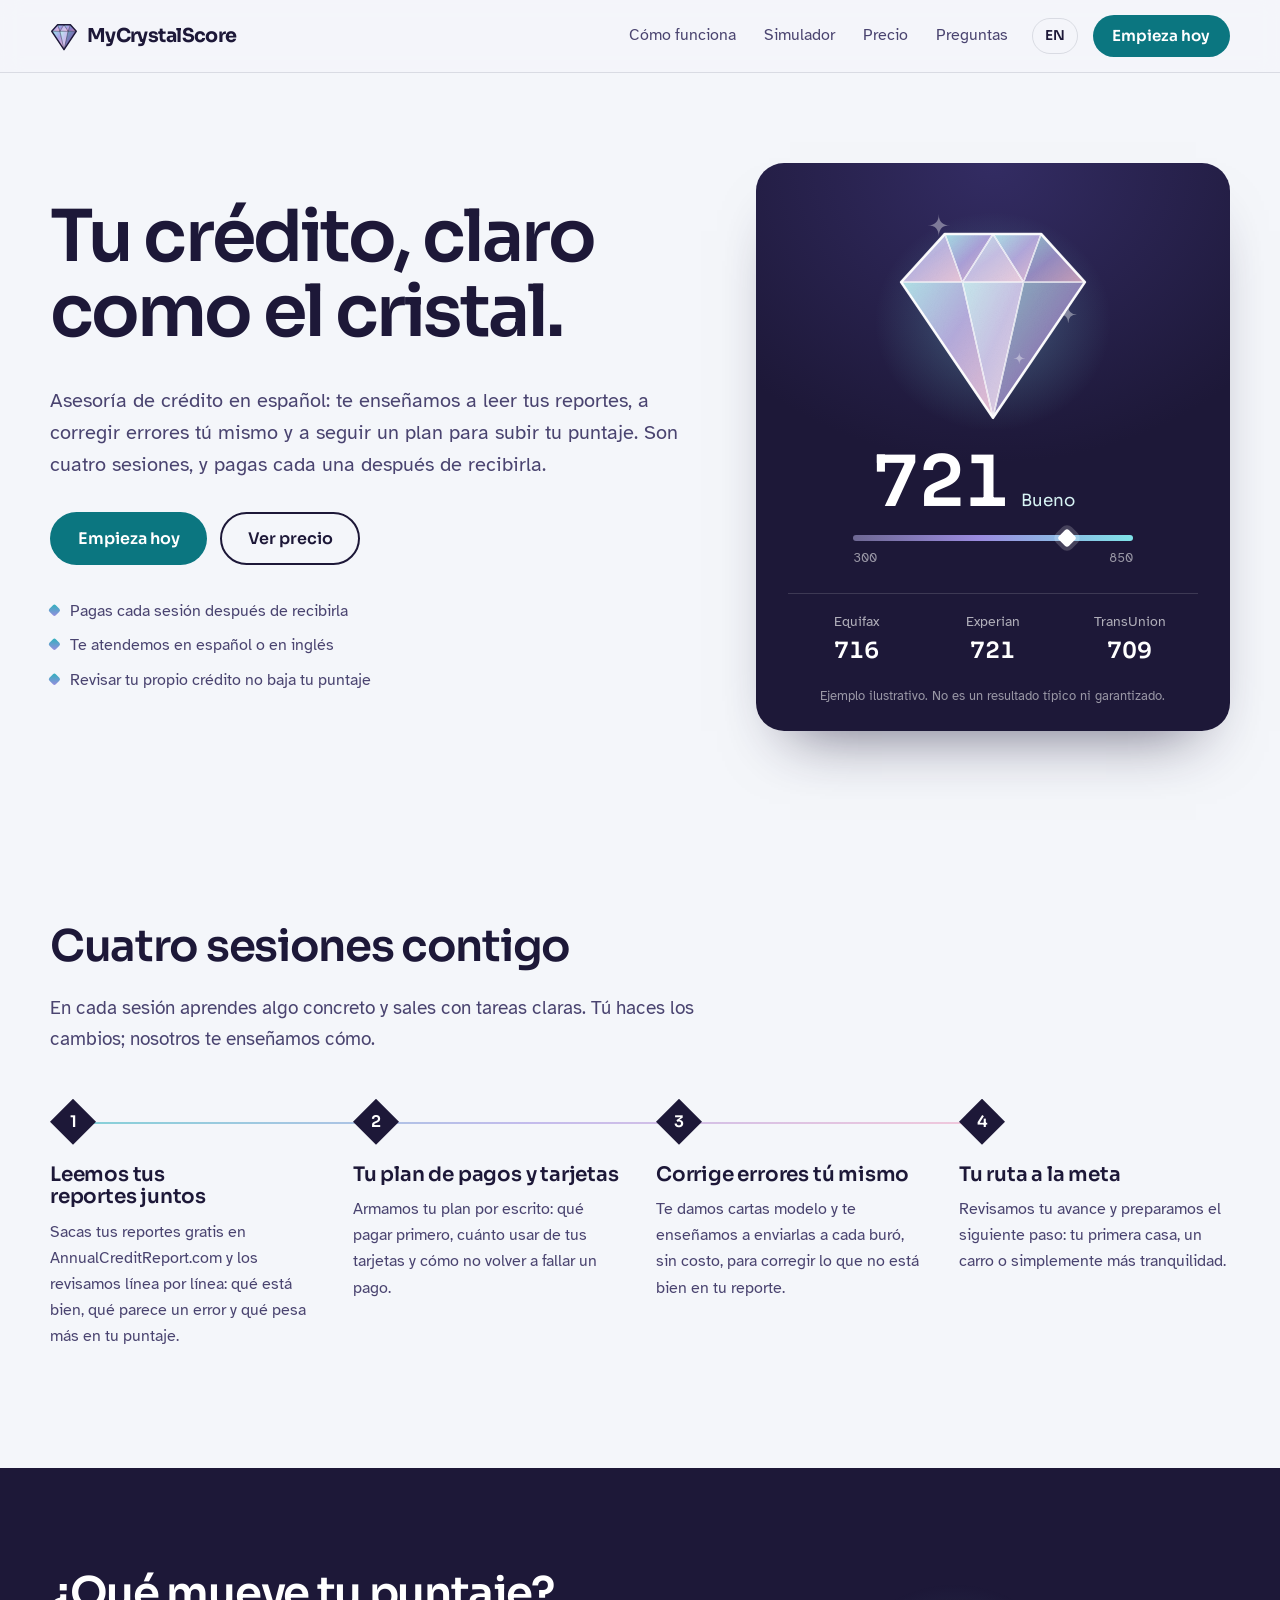
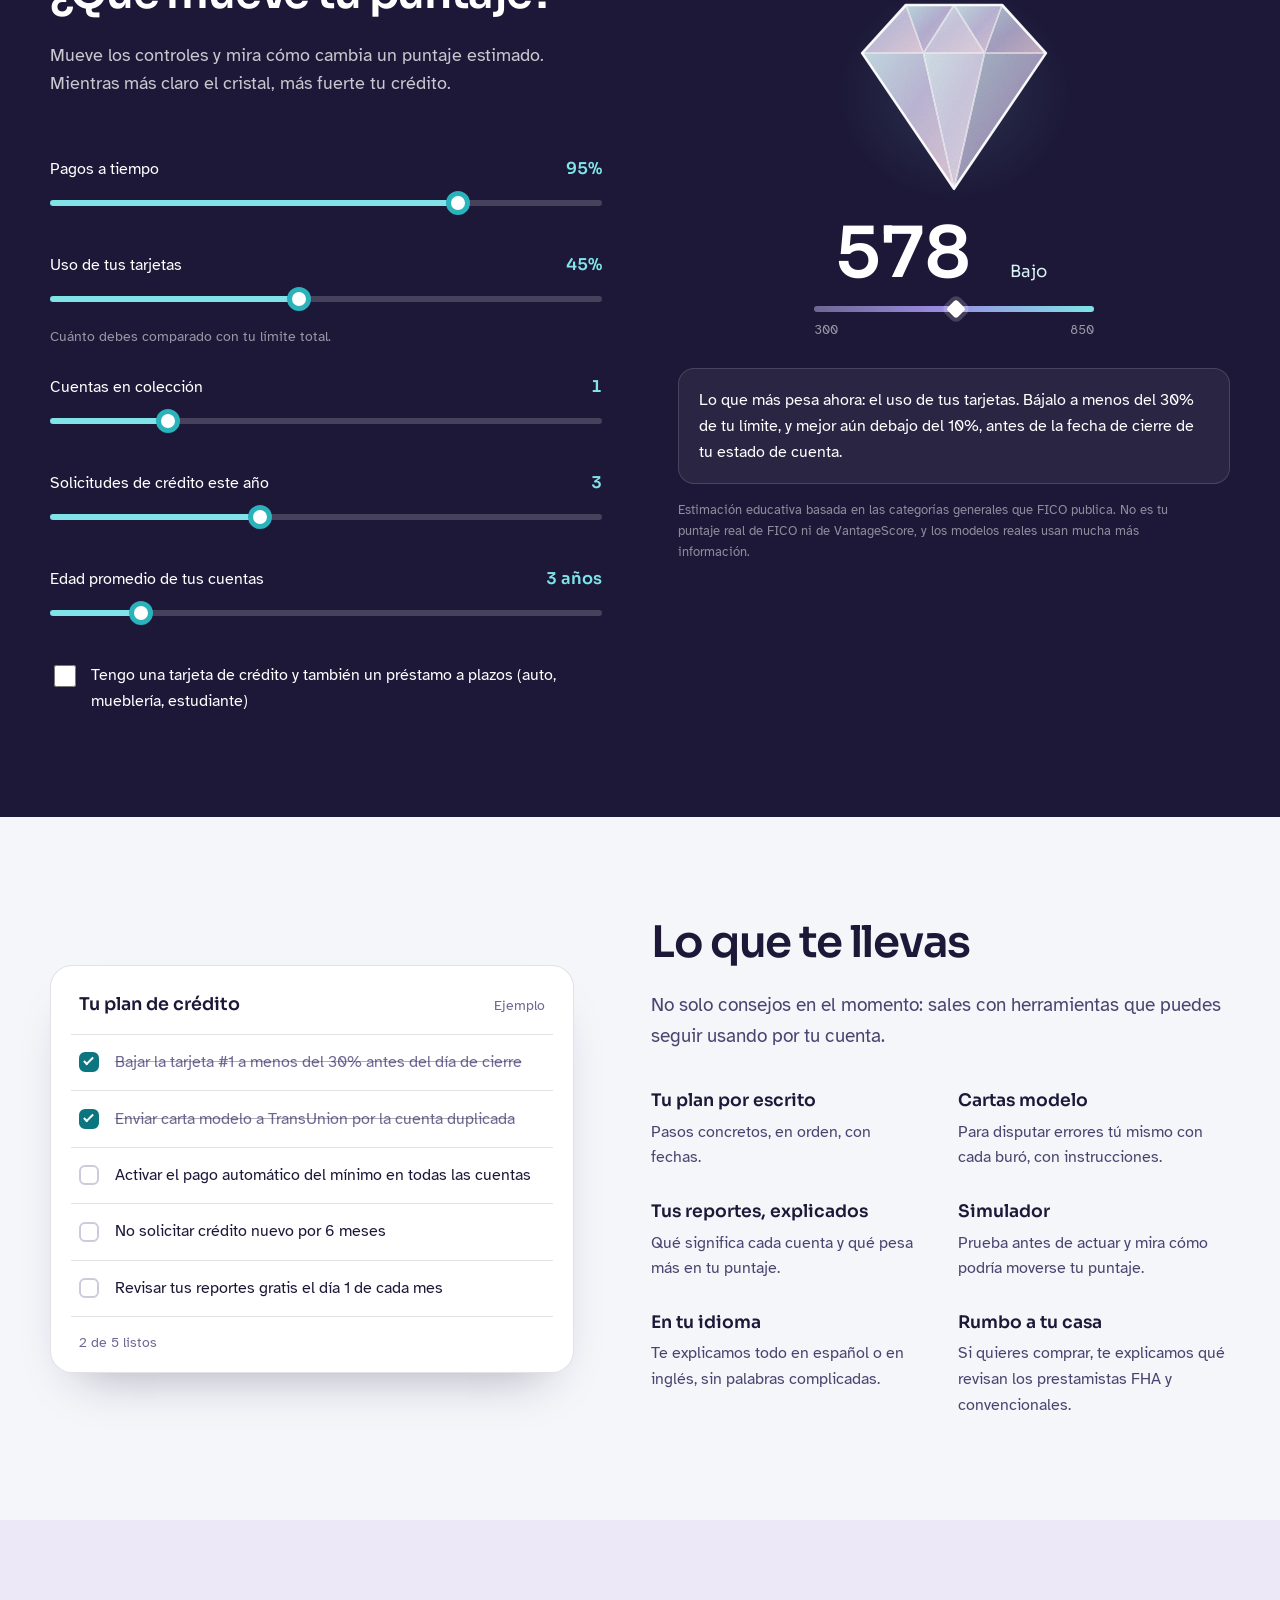
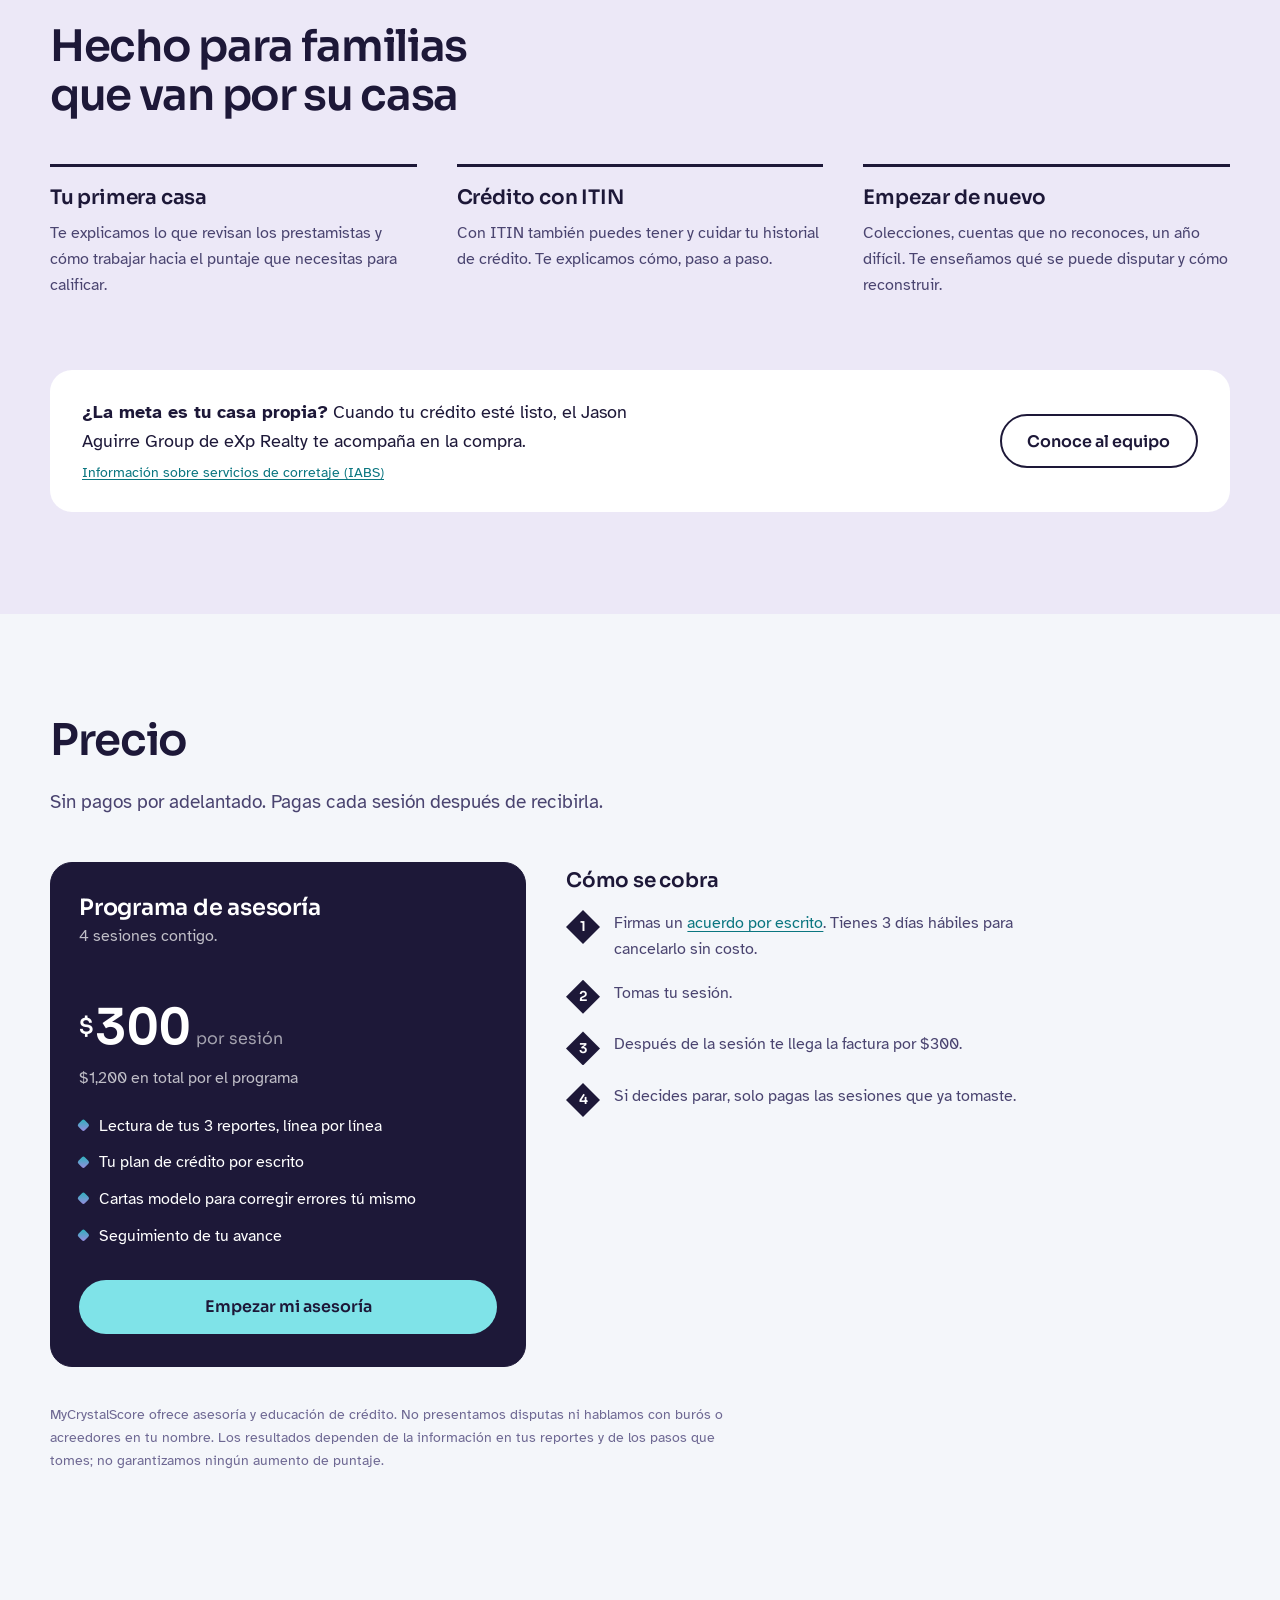
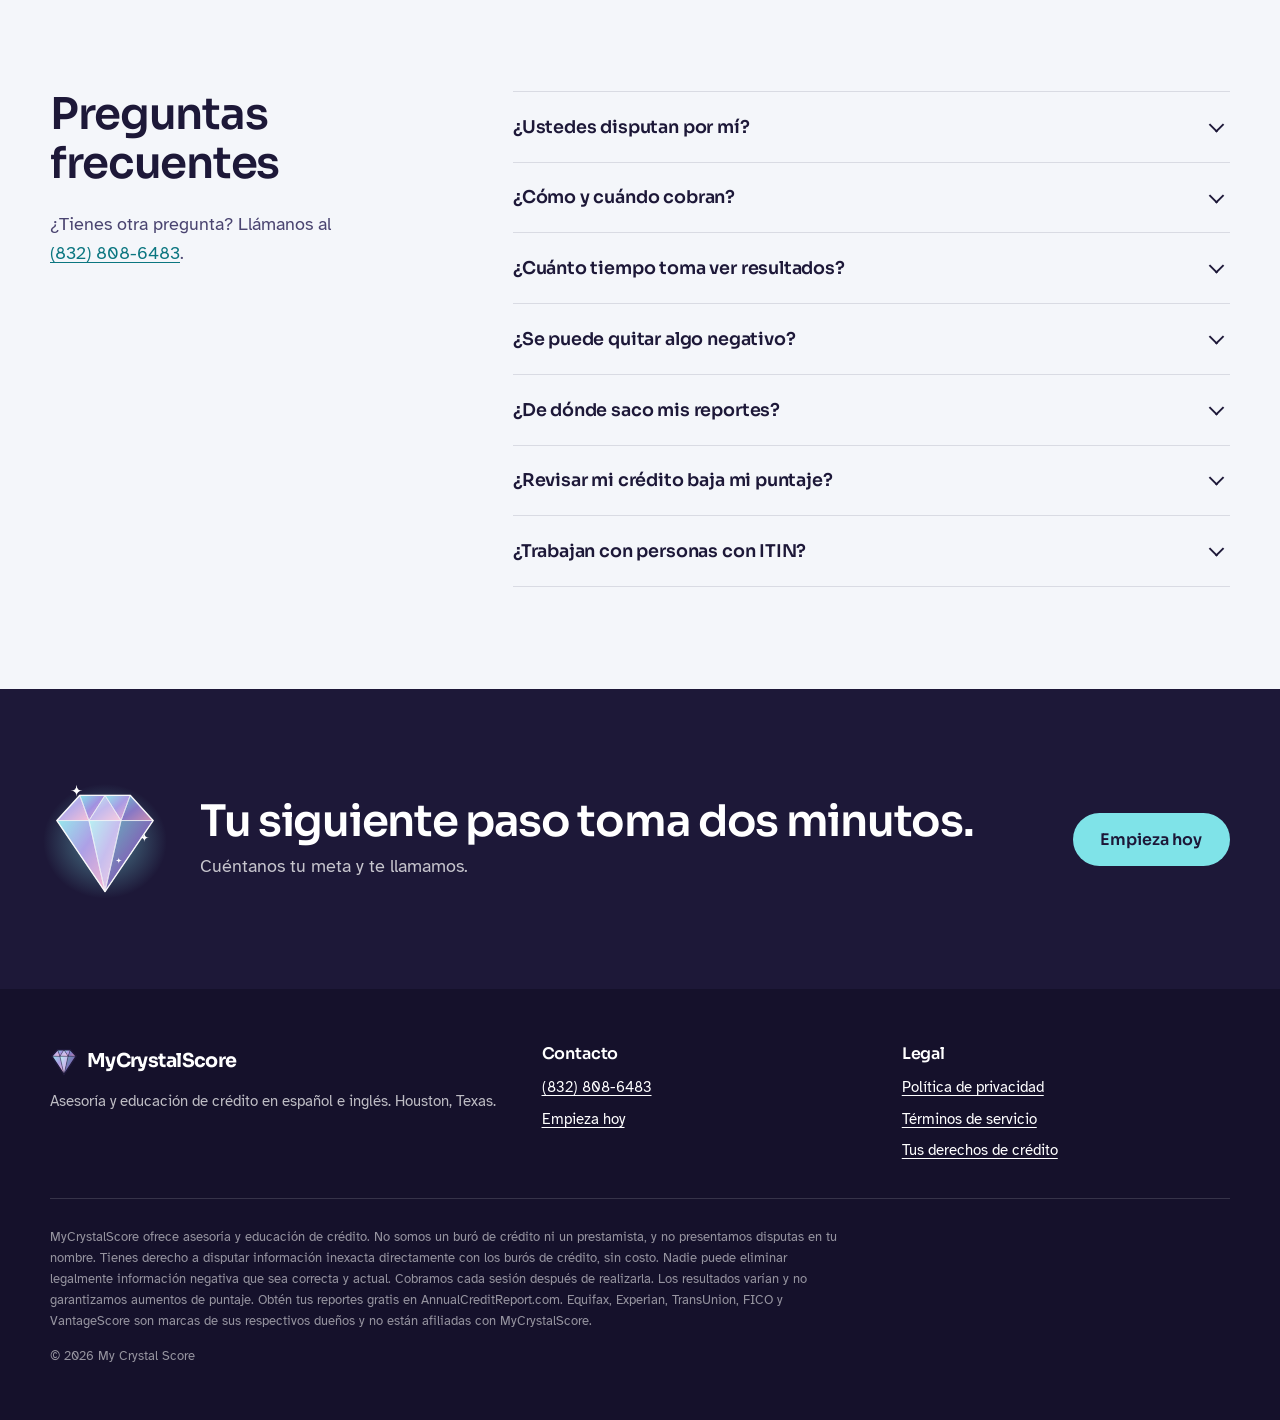
==== commit 64c7a668: "Add client agreement: federal + Texas disclosures, e-sign consent, contract, cancellation notices" ====
--- a/index.html
+++ b/index.html
@@ -367,7 +367,7 @@
           <div class="billing-steps">
             <h3><span lang="es">Cómo se cobra</span><span lang="en">How billing works</span></h3>
             <ol>
-              <li><span lang="es">Firmas un acuerdo por escrito. Tienes 3 días hábiles para cancelarlo sin costo.</span><span lang="en">You sign a written agreement. You have 3 business days to cancel it at no cost.</span></li>
+              <li><span lang="es">Firmas un <a href="agreement.html">acuerdo por escrito</a>. Tienes 3 días hábiles para cancelarlo sin costo.</span><span lang="en">You sign a <a href="agreement.html">written agreement</a>. You have 3 business days to cancel it at no cost.</span></li>
               <li><span lang="es">Tomas tu sesión.</span><span lang="en">You have your session.</span></li>
               <li><span lang="es">Después de la sesión te llega la factura por $<span data-price="session">300</span>.</span><span lang="en">After the session, you get an invoice for $<span data-price="session">300</span>.</span></li>
               <li><span lang="es">Si decides parar, solo pagas las sesiones que ya tomaste.</span><span lang="en">If you decide to stop, you only pay for sessions you've already had.</span></li>
--- a/assets/css/styles.css
+++ b/assets/css/styles.css
@@ -60,8 +60,8 @@
 :focus-visible { outline: 3px solid var(--aqua); outline-offset: 3px; border-radius: 4px; }
 
 /* Language switching: only the active language is shown */
-html[data-lang="es"] body [lang="en"],
-html[data-lang="en"] body [lang="es"] { display: none !important; }
+html[data-lang="es"] body [lang="en"]:not(.keep-lang),
+html[data-lang="en"] body [lang="es"]:not(.keep-lang) { display: none !important; }
 
 .wrap { width: min(100% - 2.5rem, var(--wrap)); margin-inline: auto; }
 .skip {
@@ -529,6 +529,69 @@
 .legal-toc a:hover { border-color: var(--ink); }
 .updated { color: var(--ink-3); font-size: .95rem; }
 
+/* ---------- Agreement page ---------- */
+.agreement-main { padding-bottom: 5rem; }
+.stepper { list-style: none; padding: 0; margin: .5rem 0 1.75rem; display: flex; flex-wrap: wrap; gap: .5rem; counter-reset: st; }
+.stepper li {
+  counter-increment: st; display: flex; align-items: center; gap: .5rem;
+  padding: .35rem .85rem .35rem .35rem; border-radius: 999px; background: #fff; border: 1px solid var(--line);
+  font-size: .9rem; color: var(--ink-3);
+}
+.stepper li::before {
+  content: counter(st); width: 26px; height: 26px; display: grid; place-items: center; border-radius: 50%;
+  background: var(--quartz); color: var(--ink); font-family: var(--font-display); font-weight: 600; font-size: .8rem;
+}
+.stepper li[aria-current="step"] { color: var(--ink); border-color: var(--ink); font-weight: 700; }
+.stepper li[aria-current="step"]::before { background: var(--ink); color: #fff; }
+.stepper li.done::before { background: var(--aqua-deep); color: #fff; }
+.step-card { background: #fff; border: 1px solid var(--line); border-radius: 22px; padding: clamp(1.4rem, 4vw, 2.5rem); max-width: 52rem; }
+.step-card h2 { font-size: clamp(1.5rem, 3vw, 2rem); }
+.step-card h2:focus { outline: none; }
+.doc-label { font-family: var(--font-display); font-size: .9rem; color: var(--ink-3); margin: 0 0 .3rem; }
+.legal-doc {
+  border: 1px solid var(--line); border-radius: 14px; background: var(--mist);
+  padding: 1.25rem 1.4rem; max-height: 60vh; overflow: auto; font-size: 1rem; margin: 1rem 0 1.25rem;
+}
+.legal-doc-short { max-height: 40vh; }
+.legal-doc p, .legal-doc li, .doc-plain p, .doc-plain li { max-width: none; }
+.legal-doc .doc-title { font-size: 1.15rem; margin: 0 0 .75rem; }
+.legal-doc h4 { font-family: var(--font-display); font-size: 1rem; margin: 1.2rem 0 .4rem; }
+.doc-list { padding-left: 1.25rem; }
+.doc-list li { margin-bottom: .7rem; }
+.doc-bullets { padding-left: 1.2rem; }
+.doc-bullets li { margin-bottom: .55rem; }
+.translation { margin-top: 1.25rem; padding-top: 1rem; border-top: 1px dashed var(--cloud); color: var(--ink-2); font-size: .96rem; }
+.translation .note { font-size: .85rem; color: var(--ink-3); }
+.statutory { border: 2px solid var(--ink); border-radius: 10px; padding: .9rem 1.1rem; font-weight: 700; background: #fff; margin: 0 0 .75rem; }
+.statutory p { margin: 0 0 .6rem; max-width: none; }
+.statutory p:last-child { margin: 0; }
+.statutory-es { border-style: dashed; font-size: .95rem; }
+.notice-form { border: 2px dashed var(--ink-3); border-radius: 10px; padding: 1rem 1.2rem; font-weight: 700; background: #fff; margin: .5rem 0 1rem; }
+.notice-form h4 { margin-top: 0; }
+.notice-form .blank { font-weight: 400; color: var(--ink-3); }
+.notice-form .form-src, .cut { font-size: .8rem; font-weight: 400; color: var(--ink-3); }
+.cut { margin: 1rem 0 .25rem; }
+.also-cancel { font-size: .92rem; color: var(--ink-2); }
+.sign-block { border-top: 1px solid var(--line); margin-top: 1.5rem; padding-top: 1.5rem; }
+.deadline-note { font-size: 1rem; }
+.sig-input { font-family: "Segoe Script", "Brush Script MT", "Snell Roundhand", cursive !important; font-size: 1.35rem !important; }
+.ack { margin-top: .5rem; }
+.step-actions { display: flex; flex-wrap: wrap; gap: .75rem; justify-content: space-between; align-items: center; margin-top: 1.75rem; }
+.preview-banner { background: #FFF4D6; border: 1px solid #E8C766; border-radius: 12px; padding: 1rem 1.2rem; margin-bottom: 1.25rem; font-size: .95rem; max-width: 52rem; }
+.preview-banner code, .admin-note code { font-size: .85rem; word-break: break-word; }
+mark.missing { background: #FFE8A3; color: var(--ink); padding: 0 .2rem; border-radius: 3px; }
+.admin-note { margin-top: 1rem; font-size: .95rem; color: var(--ink-2); }
+.done-card { text-align: left; }
+.done-card .gem { width: 90px; margin: 0 0 1rem; }
+.done-card .check-list { list-style: none; padding: 0; margin: 1rem 0; display: grid; gap: .6rem; }
+.done-card .success-actions { justify-content: flex-start; }
+#print-root { display: none; }
+@media print {
+  body > *:not(#print-root) { display: none !important; }
+  #print-root { display: block !important; }
+  .pkg { padding: 0 !important; }
+}
+
 /* ---------- Reduced motion ---------- */
 @media (prefers-reduced-motion: reduce) {
   html { scroll-behavior: auto; }
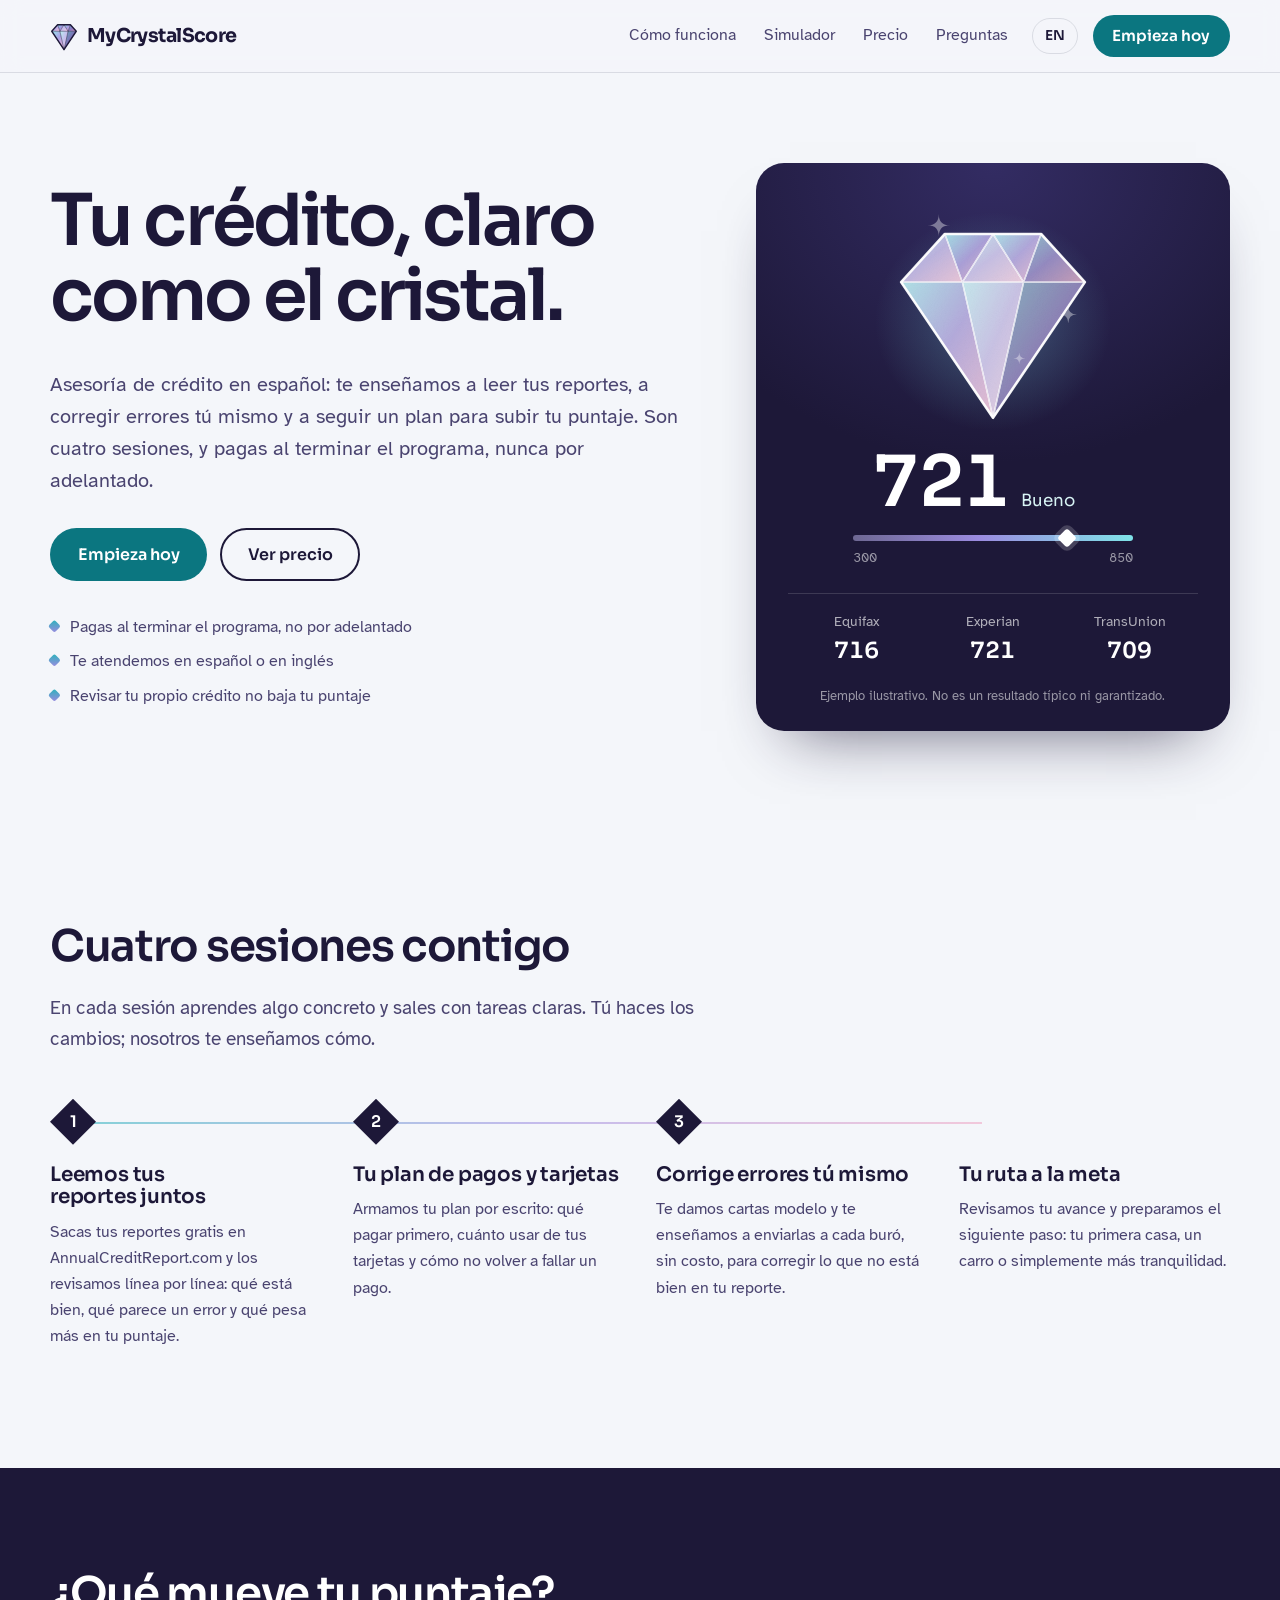
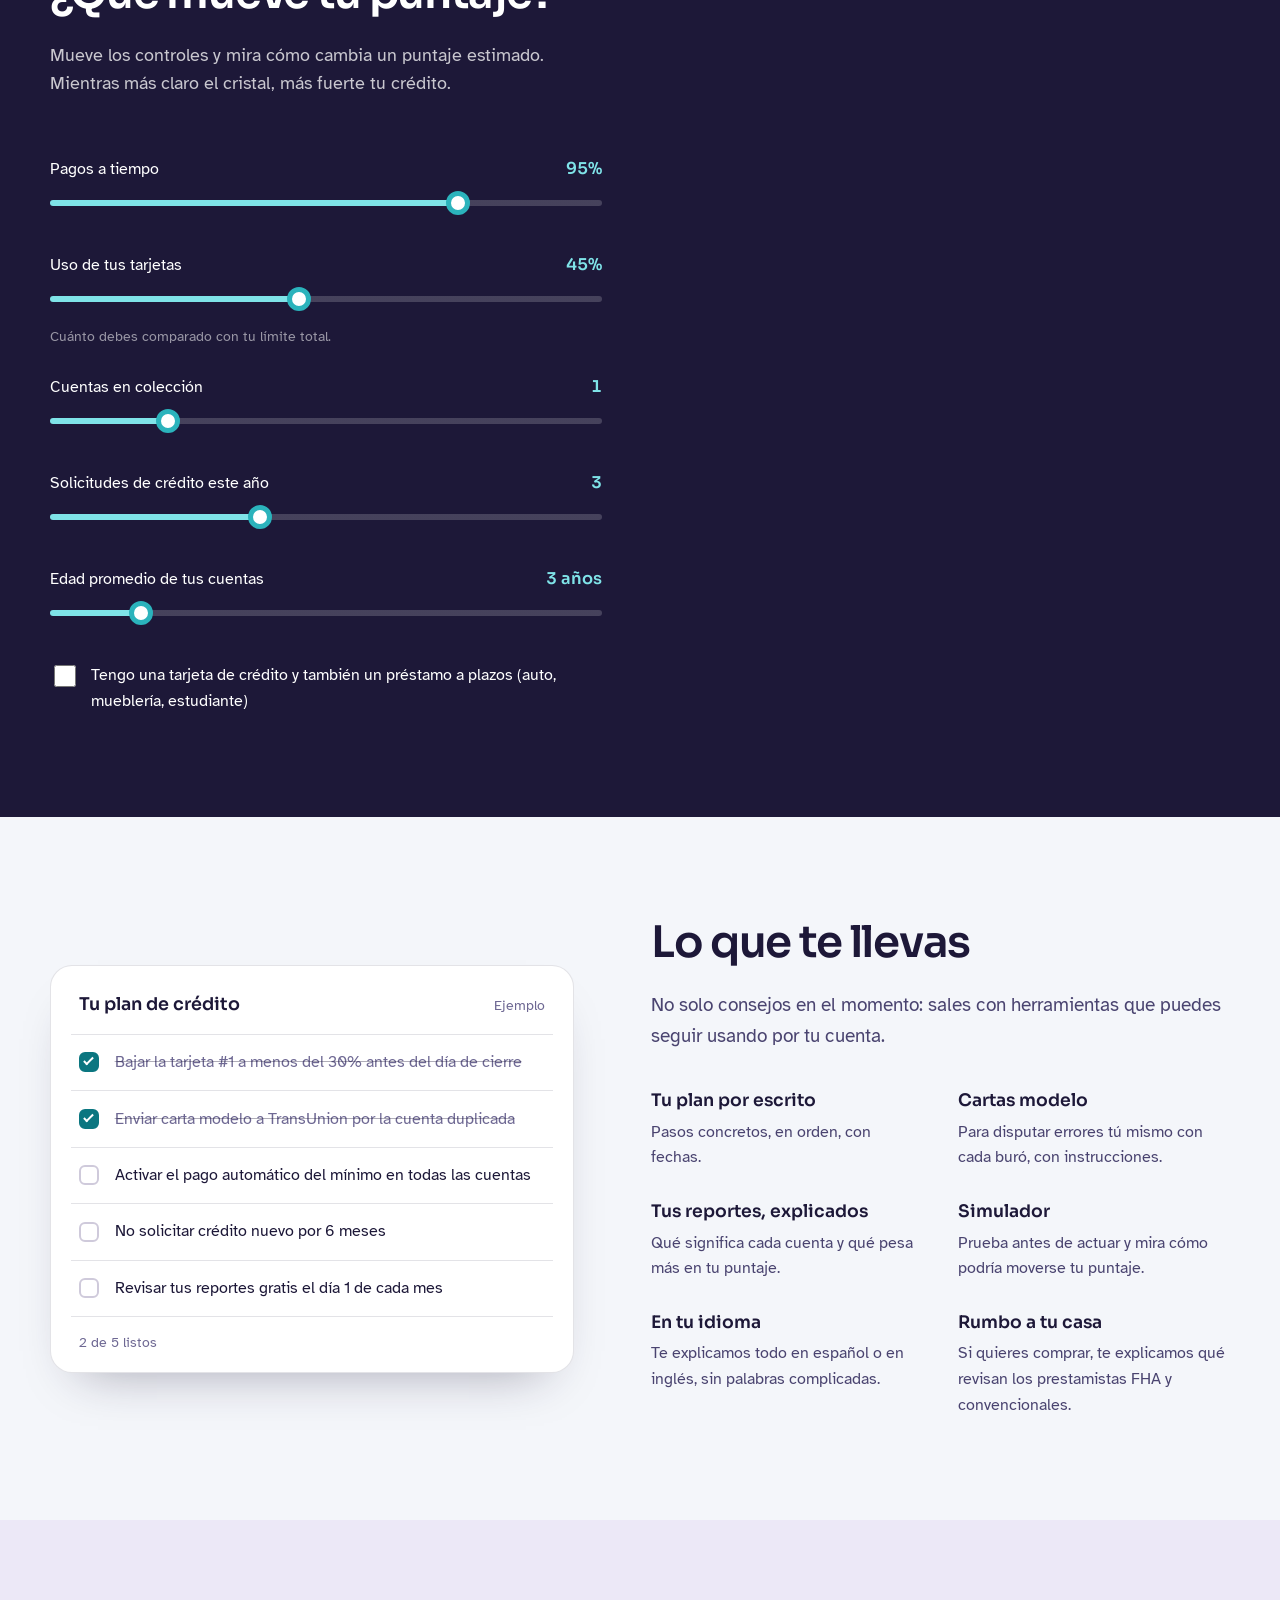
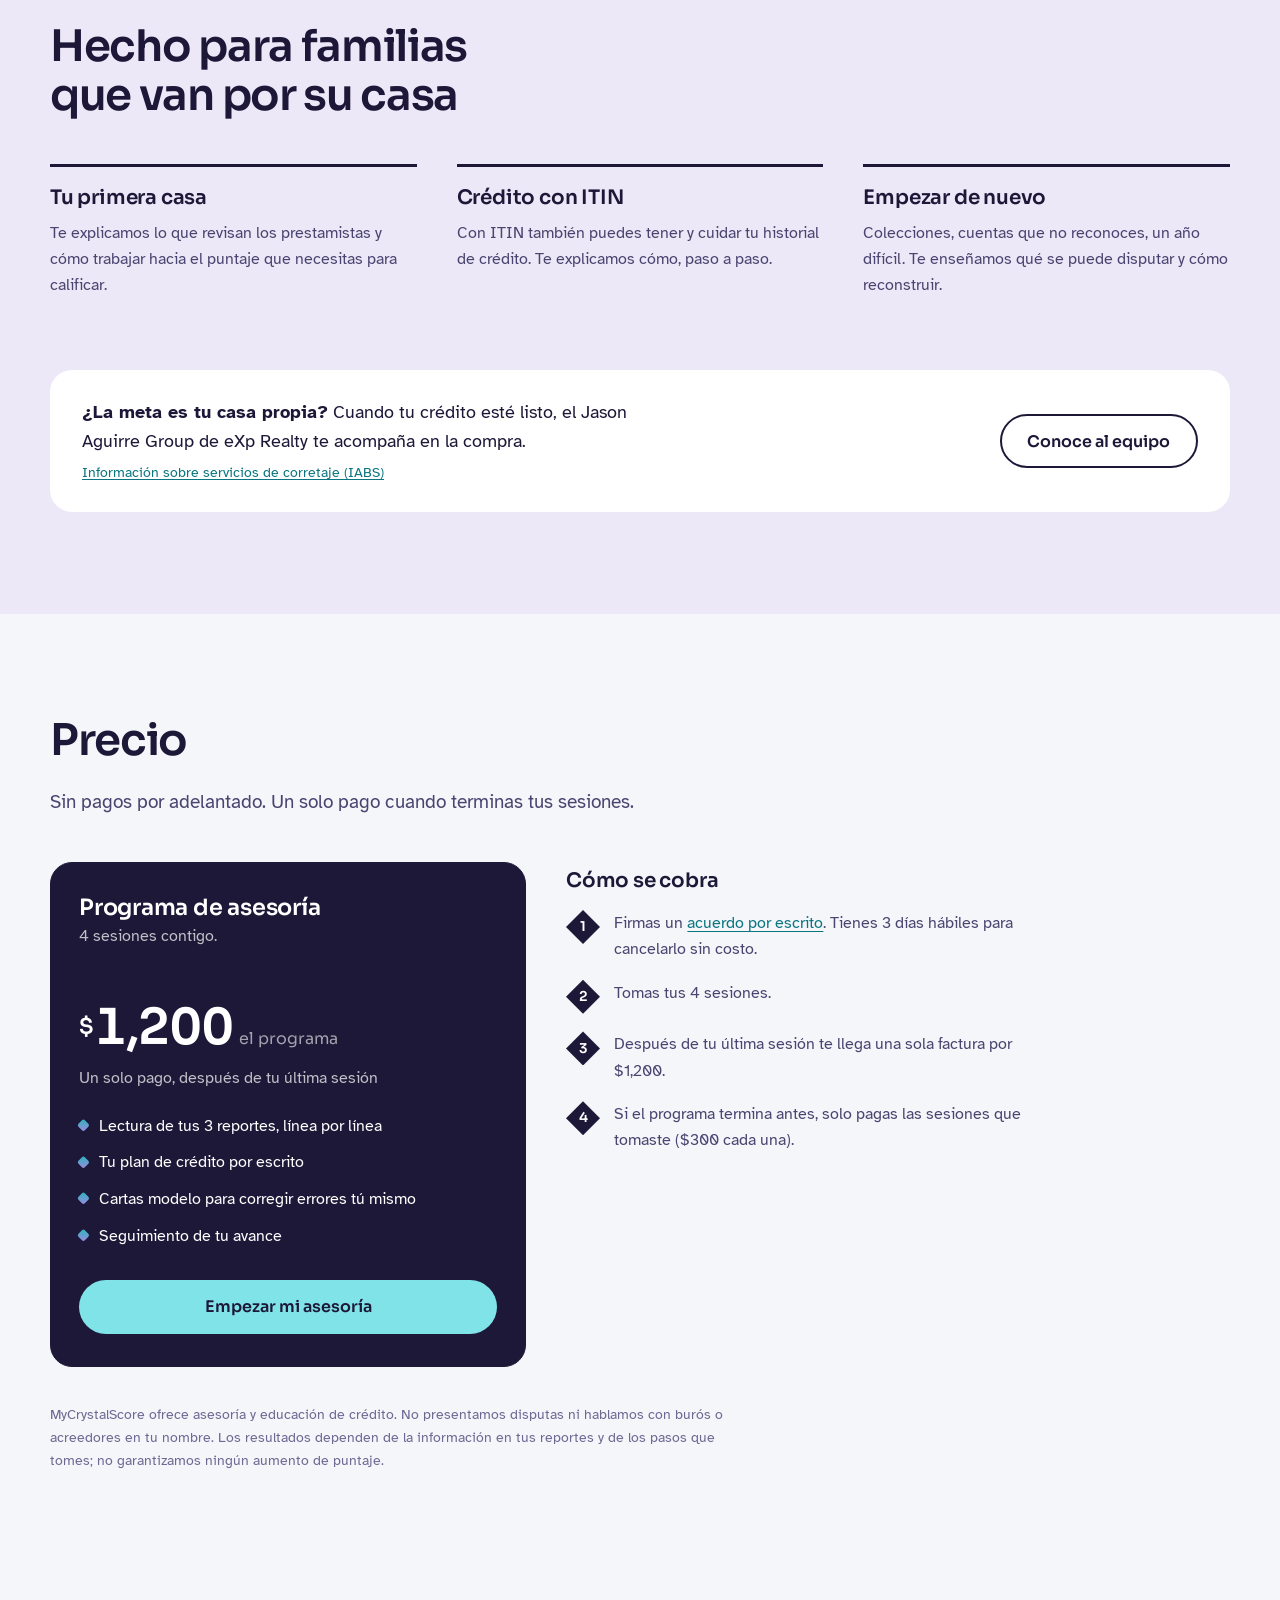
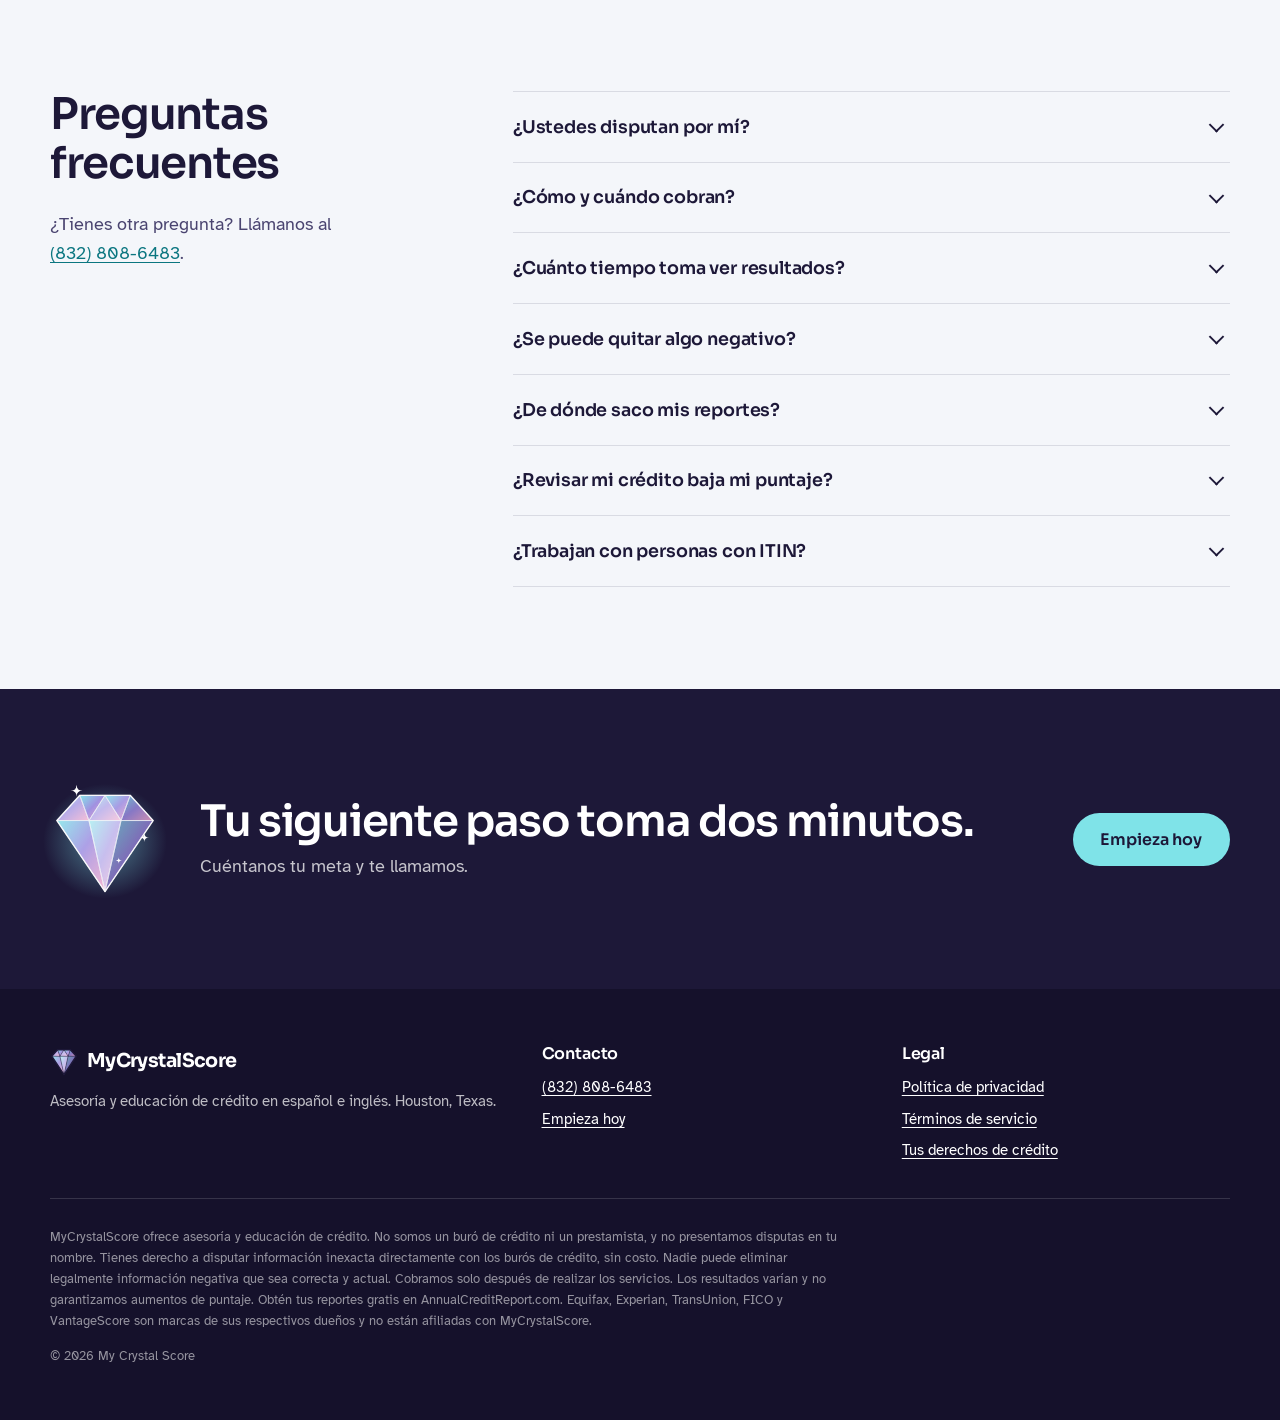
==== commit 8535566f: "Price as one $1,200 program fee billed after the final session Co-Authored-By: Claude Fable 5.1 <nor" ====
--- a/index.html
+++ b/index.html
@@ -6,9 +6,9 @@
   <title>MyCrystalScore | Asesoría de crédito en español</title>
   <meta name="mcs-title-es" content="MyCrystalScore | Asesoría de crédito en español">
   <meta name="mcs-title-en" content="MyCrystalScore | Credit coaching in English and Spanish">
-  <meta name="description" content="Asesoría de crédito en español: aprende a leer tus reportes, corregir errores tú mismo y seguir un plan para subir tu puntaje. Pagas cada sesión después de recibirla.">
+  <meta name="description" content="Asesoría de crédito en español: aprende a leer tus reportes, corregir errores tú mismo y seguir un plan para subir tu puntaje. Pagas al terminar el programa, no por adelantado.">
   <meta property="og:title" content="MyCrystalScore | Tu crédito, claro como el cristal">
-  <meta property="og:description" content="Cuatro sesiones de asesoría de crédito en español. Pagas cada sesión después de recibirla.">
+  <meta property="og:description" content="Cuatro sesiones de asesoría de crédito en español. Pagas al terminar el programa, no por adelantado.">
   <meta property="og:type" content="website">
   <meta name="theme-color" content="#1D1838">
   <link rel="icon" href="assets/img/favicon.svg" type="image/svg+xml">
@@ -69,15 +69,15 @@
             <span lang="en">Your credit, crystal clear.</span>
           </h1>
           <p class="lede">
-            <span lang="es">Asesoría de crédito en español: te enseñamos a leer tus reportes, a corregir errores tú mismo y a seguir un plan para subir tu puntaje. Son cuatro sesiones, y pagas cada una después de recibirla.</span>
-            <span lang="en">Credit coaching in English or Spanish: we teach you to read your reports, fix errors yourself, and follow a plan to raise your score. It's four sessions, and you pay for each one after you get it.</span>
+            <span lang="es">Asesoría de crédito en español: te enseñamos a leer tus reportes, a corregir errores tú mismo y a seguir un plan para subir tu puntaje. Son cuatro sesiones, y pagas al terminar el programa, nunca por adelantado.</span>
+            <span lang="en">Credit coaching in English or Spanish: we teach you to read your reports, fix errors yourself, and follow a plan to raise your score. It's four sessions, and you pay when the program is done, never up front.</span>
           </p>
           <div class="cta-row">
             <a class="btn btn-primary" href="signup.html"><span lang="es">Empieza hoy</span><span lang="en">Get started</span></a>
             <a class="btn btn-ghost" href="#precio"><span lang="es">Ver precio</span><span lang="en">See pricing</span></a>
           </div>
           <ul class="assurances">
-            <li><span lang="es">Pagas cada sesión después de recibirla</span><span lang="en">You pay for each session after you get it</span></li>
+            <li><span lang="es">Pagas al terminar el programa, no por adelantado</span><span lang="en">You pay when the program is done, not up front</span></li>
             <li><span lang="es">Te atendemos en español o en inglés</span><span lang="en">Help in English or Spanish</span></li>
             <li><span lang="es">Revisar tu propio crédito no baja tu puntaje</span><span lang="en">Checking your own credit doesn't lower your score</span></li>
           </ul>
@@ -325,14 +325,14 @@
     </section>
 
     <!-- ============ Pricing ============
-         Prices come from config.js (prices.session, prices.sessions, prices.coupleSession). -->
+         Prices come from config.js (prices.program, prices.sessions, prices.coupleProgram). -->
     <section class="section" id="precio">
       <div class="wrap">
         <div class="section-head">
           <h2><span lang="es">Precio</span><span lang="en">Pricing</span></h2>
           <p class="section-lede">
-            <span lang="es">Sin pagos por adelantado. Pagas cada sesión después de recibirla.</span>
-            <span lang="en">Nothing up front. You pay for each session after you get it.</span>
+            <span lang="es">Sin pagos por adelantado. Un solo pago cuando terminas tus sesiones.</span>
+            <span lang="en">Nothing up front. One payment when your sessions are done.</span>
           </p>
         </div>
 
@@ -340,8 +340,8 @@
           <article class="plan plan-featured">
             <h3><span lang="es">Programa de asesoría</span><span lang="en">Coaching program</span></h3>
             <p class="plan-for"><span lang="es"><span data-price="sessions">4</span> sesiones contigo.</span><span lang="en"><span data-price="sessions">4</span> sessions with you.</span></p>
-            <p class="price"><span class="cur">$</span><span class="amt" data-price="session">300</span><span class="per"><span lang="es">por sesión</span><span lang="en">per session</span></span></p>
-            <p class="price-total"><span lang="es">$<span data-price="total">1,200</span> en total por el programa</span><span lang="en">$<span data-price="total">1,200</span> total for the program</span></p>
+            <p class="price"><span class="cur">$</span><span class="amt" data-price="program">1,200</span><span class="per"><span lang="es">el programa</span><span lang="en">program</span></span></p>
+            <p class="price-total"><span lang="es">Un solo pago, después de tu última sesión</span><span lang="en">One payment, after your last session</span></p>
             <ul>
               <li><span lang="es">Lectura de tus 3 reportes, línea por línea</span><span lang="en">Line-by-line reading of your 3 reports</span></li>
               <li><span lang="es">Tu plan de crédito por escrito</span><span lang="en">Your written credit plan</span></li>
@@ -354,8 +354,8 @@
           <article class="plan" data-couples hidden>
             <h3><span lang="es">Pareja</span><span lang="en">Couples</span></h3>
             <p class="plan-for"><span lang="es">Para dos personas que van a comprar juntas.</span><span lang="en">For two people who plan to buy together.</span></p>
-            <p class="price"><span class="cur">$</span><span class="amt" data-price="coupleSession">450</span><span class="per"><span lang="es">por sesión</span><span lang="en">per session</span></span></p>
-            <p class="price-total"><span lang="es">$<span data-price="coupleTotal">1,800</span> en total por el programa</span><span lang="en">$<span data-price="coupleTotal">1,800</span> total for the program</span></p>
+            <p class="price"><span class="cur">$</span><span class="amt" data-price="coupleProgram">1,800</span><span class="per"><span lang="es">el programa</span><span lang="en">program</span></span></p>
+            <p class="price-total"><span lang="es">Un solo pago, después de su última sesión</span><span lang="en">One payment, after your last session</span></p>
             <ul>
               <li><span lang="es">Todo lo del programa, para los dos</span><span lang="en">Everything in the program, for both of you</span></li>
               <li><span lang="es">Un solo plan para el hogar</span><span lang="en">One plan for your household</span></li>
@@ -368,9 +368,9 @@
             <h3><span lang="es">Cómo se cobra</span><span lang="en">How billing works</span></h3>
             <ol>
               <li><span lang="es">Firmas un <a href="agreement.html">acuerdo por escrito</a>. Tienes 3 días hábiles para cancelarlo sin costo.</span><span lang="en">You sign a <a href="agreement.html">written agreement</a>. You have 3 business days to cancel it at no cost.</span></li>
-              <li><span lang="es">Tomas tu sesión.</span><span lang="en">You have your session.</span></li>
-              <li><span lang="es">Después de la sesión te llega la factura por $<span data-price="session">300</span>.</span><span lang="en">After the session, you get an invoice for $<span data-price="session">300</span>.</span></li>
-              <li><span lang="es">Si decides parar, solo pagas las sesiones que ya tomaste.</span><span lang="en">If you decide to stop, you only pay for sessions you've already had.</span></li>
+              <li><span lang="es">Tomas tus <span data-price="sessions">4</span> sesiones.</span><span lang="en">You have your <span data-price="sessions">4</span> sessions.</span></li>
+              <li><span lang="es">Después de tu última sesión te llega una sola factura por $<span data-price="program">1,200</span>.</span><span lang="en">After your last session, you get one invoice for $<span data-price="program">1,200</span>.</span></li>
+              <li><span lang="es">Si el programa termina antes, solo pagas las sesiones que tomaste ($<span data-price="perSession">300</span> cada una).</span><span lang="en">If the program ends early, you only pay for sessions you had ($<span data-price="perSession">300</span> each).</span></li>
             </ol>
           </div>
         </div>
@@ -404,8 +404,8 @@
           <details>
             <summary><span lang="es">¿Cómo y cuándo cobran?</span><span lang="en">How and when do you charge?</span></summary>
             <div class="answer">
-              <p lang="es">Cobramos cada sesión después de realizarla, con una factura. No pagas nada por adelantado, y si decides parar, solo pagas las sesiones que tomaste. Antes de empezar firmas un acuerdo por escrito, y puedes cancelarlo sin penalidad dentro de 3 días hábiles.</p>
-              <p lang="en">We bill each session after it happens, with an invoice. You pay nothing up front, and if you decide to stop, you only pay for sessions you've had. Before starting you sign a written agreement, and you can cancel it without penalty within 3 business days.</p>
+              <p lang="es">Te enviamos una sola factura por el programa después de tu última sesión. No pagas nada por adelantado, y si el programa termina antes, solo pagas las sesiones que tomaste. Antes de empezar firmas un acuerdo por escrito, y puedes cancelarlo sin penalidad dentro de 3 días hábiles.</p>
+              <p lang="en">We send one invoice for the program after your last session. You pay nothing up front, and if the program ends early, you only pay for sessions you've had. Before starting you sign a written agreement, and you can cancel it without penalty within 3 business days.</p>
             </div>
           </details>
           <details>
@@ -485,8 +485,8 @@
         </div>
       </div>
       <div class="footer-legal">
-        <p lang="es">MyCrystalScore ofrece asesoría y educación de crédito. No somos un buró de crédito ni un prestamista, y no presentamos disputas en tu nombre. Tienes derecho a disputar información inexacta directamente con los burós de crédito, sin costo. Nadie puede eliminar legalmente información negativa que sea correcta y actual. Cobramos cada sesión después de realizarla. Los resultados varían y no garantizamos aumentos de puntaje. Obtén tus reportes gratis en AnnualCreditReport.com. Equifax, Experian, TransUnion, FICO y VantageScore son marcas de sus respectivos dueños y no están afiliadas con MyCrystalScore.</p>
-        <p lang="en">MyCrystalScore provides credit coaching and education. We are not a credit bureau or a lender, and we don't file disputes on your behalf. You have the right to dispute inaccurate information directly with the credit bureaus at no cost. No one can legally remove accurate and timely negative information. We bill each session after it is delivered. Results vary and we don't guarantee score increases. Get your free reports at AnnualCreditReport.com. Equifax, Experian, TransUnion, FICO, and VantageScore are trademarks of their respective owners and are not affiliated with MyCrystalScore.</p>
+        <p lang="es">MyCrystalScore ofrece asesoría y educación de crédito. No somos un buró de crédito ni un prestamista, y no presentamos disputas en tu nombre. Tienes derecho a disputar información inexacta directamente con los burós de crédito, sin costo. Nadie puede eliminar legalmente información negativa que sea correcta y actual. Cobramos solo después de realizar los servicios. Los resultados varían y no garantizamos aumentos de puntaje. Obtén tus reportes gratis en AnnualCreditReport.com. Equifax, Experian, TransUnion, FICO y VantageScore son marcas de sus respectivos dueños y no están afiliadas con MyCrystalScore.</p>
+        <p lang="en">MyCrystalScore provides credit coaching and education. We are not a credit bureau or a lender, and we don't file disputes on your behalf. You have the right to dispute inaccurate information directly with the credit bureaus at no cost. No one can legally remove accurate and timely negative information. We bill only after services are delivered. Results vary and we don't guarantee score increases. Get your free reports at AnnualCreditReport.com. Equifax, Experian, TransUnion, FICO, and VantageScore are trademarks of their respective owners and are not affiliated with MyCrystalScore.</p>
         <p data-cso hidden>
           <span lang="es">Organización de Servicios de Crédito registrada en Texas, núm.</span>
           <span lang="en">Registered Texas Credit Services Organization No.</span>
